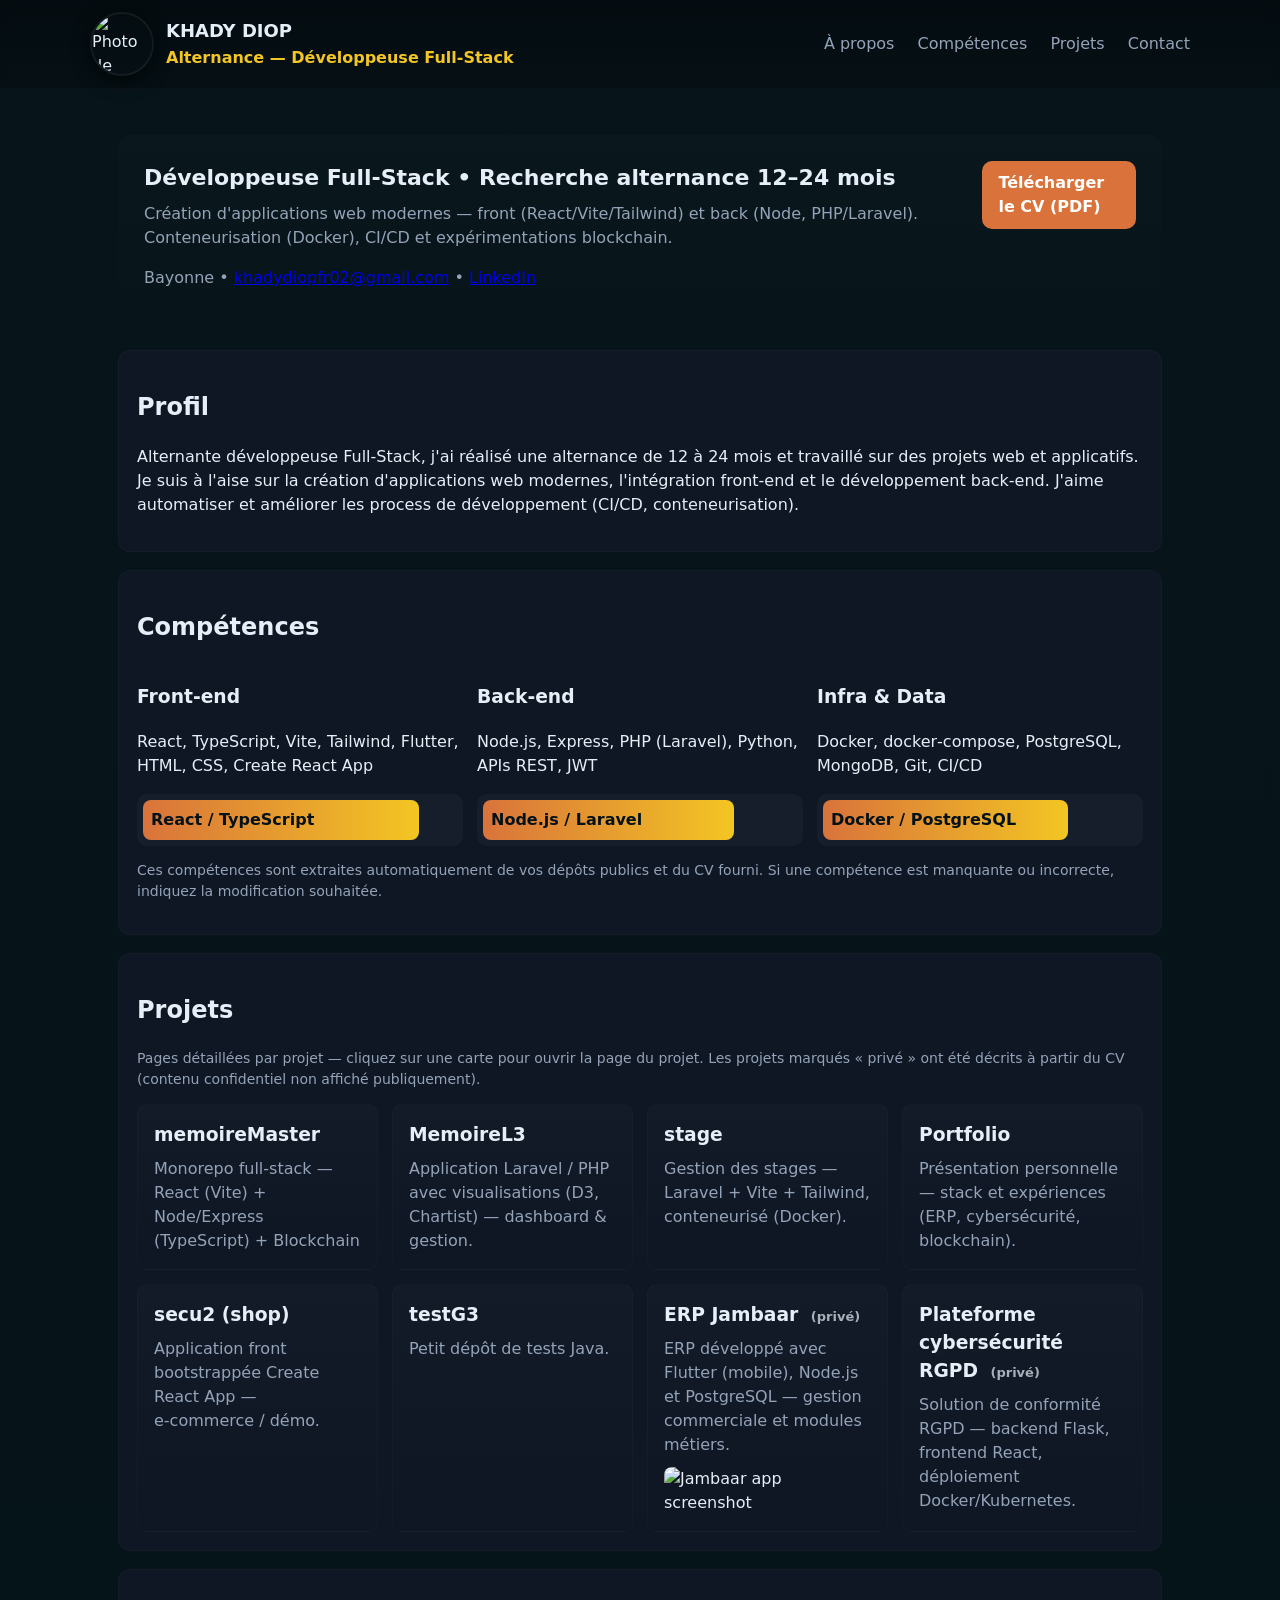
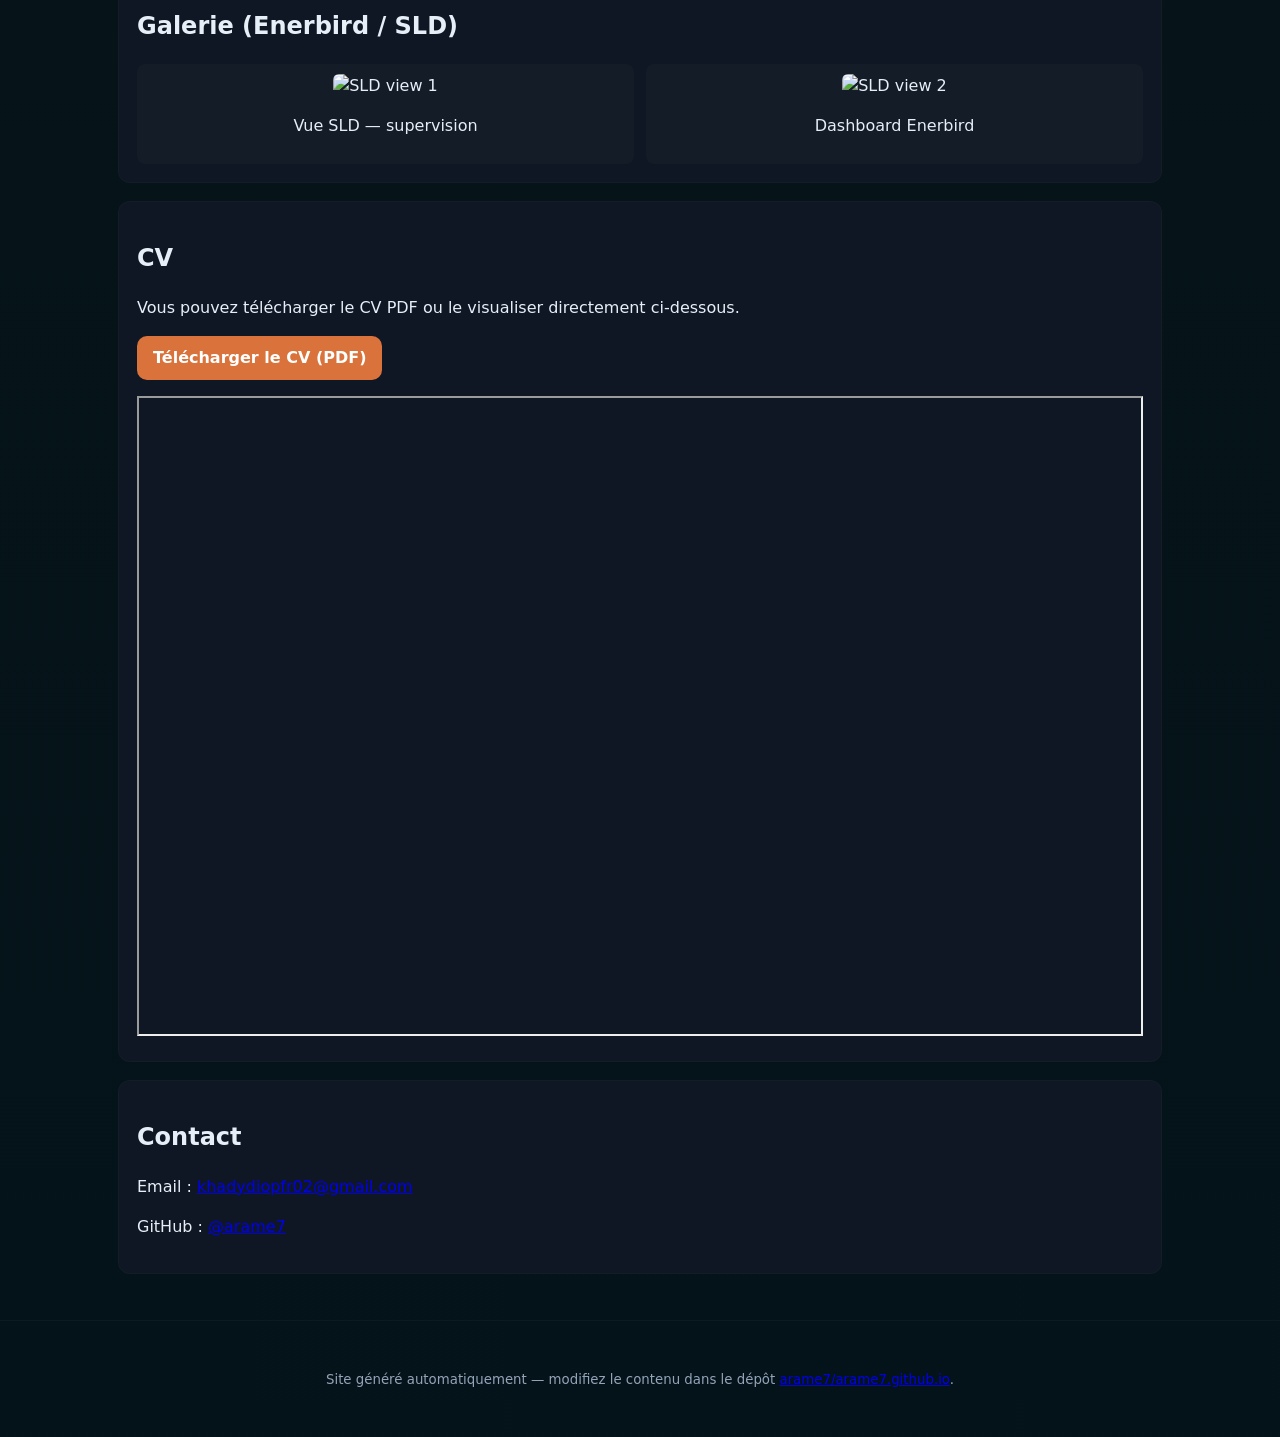
==== index.html @ a9f3acdc "Add avatar, gallery and skill bars (prepare for images upload); update styles and index to use new p" ====
<!doctype html>
<html lang="fr">
<head>
  <meta charset="utf-8" />
  <meta name="viewport" content="width=device-width,initial-scale=1" />
  <title>KHADY DIOP — CV & Projets</title>
  <link rel="stylesheet" href="/styles.css">
</head>
<body>
  <header class="site-header">
    <div class="container header-inner">
      <div class="brand">
        <div class="avatar-wrap">
          <img id="avatar" src="/assets/img/profile.jpg" alt="Photo de Khady Diop">
        </div>
        <div class="brand-text">
          <h1>KHADY DIOP</h1>
          <p class="subtitle">Alternance — Développeuse Full‑Stack</p>
        </div>
      </div>
      <nav class="nav">
        <a href="#about">À propos</a>
        <a href="#skills">Compétences</a>
        <a href="#projects">Projets</a>
        <a href="#contact">Contact</a>
      </nav>
    </div>
  </header>

  <main class="container">
    <section class="hero">
      <div>
        <h2>Développeuse Full‑Stack • Recherche alternance 12–24 mois</h2>
        <p class="lead">Création d'applications web modernes — front (React/Vite/Tailwind) et back (Node, PHP/Laravel). Conteneurisation (Docker), CI/CD et expérimentations blockchain.</p>
        <p class="contact-line">Bayonne • <a href="mailto:khadydiopfr02@gmail.com">khadydiopfr02@gmail.com</a> • <a href="https://www.linkedin.com/in/khady-diop-dev" target="_blank">LinkedIn</a></p>
      </div>
      <div class="hero-cta">
        <a class="btn" href="/cv_alternance_khady.pdf" download>Télécharger le CV (PDF)</a>
      </div>
    </section>

    <section id="about" class="card">
      <h2>Profil</h2>
      <p>Alternante développeuse Full‑Stack, j'ai réalisé une alternance de 12 à 24 mois et travaillé sur des projets web et applicatifs. Je suis à l'aise sur la création d'applications web modernes, l'intégration front‑end et le développement back‑end. J'aime automatiser et améliorer les process de développement (CI/CD, conteneurisation).</p>
    </section>

    <section id="skills" class="card">
      <h2>Compétences</h2>
      <div class="grid-3">
        <div>
          <h3>Front‑end</h3>
          <p>React, TypeScript, Vite, Tailwind, Flutter, HTML, CSS, Create React App</p>
          <div class="skill-bar"><div style="width:88%">React / TypeScript</div></div>
        </div>
        <div>
          <h3>Back‑end</h3>
          <p>Node.js, Express, PHP (Laravel), Python, APIs REST, JWT</p>
          <div class="skill-bar"><div style="width:80%">Node.js / Laravel</div></div>
        </div>
        <div>
          <h3>Infra & Data</h3>
          <p>Docker, docker‑compose, PostgreSQL, MongoDB, Git, CI/CD</p>
          <div class="skill-bar"><div style="width:78%">Docker / PostgreSQL</div></div>
        </div>
      </div>
      <p class="note">Ces compétences sont extraites automatiquement de vos dépôts publics et du CV fourni. Si une compétence est manquante ou incorrecte, indiquez la modification souhaitée.</p>
    </section>

    <section id="projects" class="card">
      <h2>Projets</h2>
      <p class="note">Pages détaillées par projet — cliquez sur une carte pour ouvrir la page du projet. Les projets marqués « privé » ont été décrits à partir du CV (contenu confidentiel non affiché publiquement).</p>
      <div class="projects-grid">
        <!-- existing project cards -->
        <a class="project-card" href="/projects/memoireMaster.html">
          <h3>memoireMaster</h3>
          <p>Monorepo full‑stack — React (Vite) + Node/Express (TypeScript) + Blockchain</p>
        </a>
        <a class="project-card" href="/projects/MemoireL3.html">
          <h3>MemoireL3</h3>
          <p>Application Laravel / PHP avec visualisations (D3, Chartist) — dashboard & gestion.</p>
        </a>
        <a class="project-card" href="/projects/stage.html">
          <h3>stage</h3>
          <p>Gestion des stages — Laravel + Vite + Tailwind, conteneurisé (Docker).</p>
        </a>
        <a class="project-card" href="/projects/Portfolio.html">
          <h3>Portfolio</h3>
          <p>Présentation personnelle — stack et expériences (ERP, cybersécurité, blockchain).</p>
        </a>
        <a class="project-card" href="/projects/secu2.html">
          <h3>secu2 (shop)</h3>
          <p>Application front bootstrappée Create React App — e‑commerce / démo.</p>
        </a>
        <a class="project-card" href="/projects/testG3.html">
          <h3>testG3</h3>
          <p>Petit dépôt de tests Java.</p>
        </a>

        <!-- private project cards (from CV) -->
        <a class="project-card" href="/projects/erp_jambaar.html">
          <h3>ERP Jambaar <span class="priv">(privé)</span></h3>
          <p>ERP développé avec Flutter (mobile), Node.js et PostgreSQL — gestion commerciale et modules métiers.</p>
          <div class="project-hero"><img src="/assets/img/jambaar.jpg" alt="Jambaar app screenshot"></div>
        </a>

        <a class="project-card" href="/projects/cyber_rgpd.html">
          <h3>Plateforme cybersécurité RGPD <span class="priv">(privé)</span></h3>
          <p>Solution de conformité RGPD — backend Flask, frontend React, déploiement Docker/Kubernetes.</p>
        </a>

      </div>
    </section>

    <section id="gallery" class="card">
      <h2>Galerie (Enerbird / SLD)</h2>
      <div class="gallery-grid">
        <div class="gallery-item"><img src="/assets/img/sld1.jpg" alt="SLD view 1"><p>Vue SLD — supervision</p></div>
        <div class="gallery-item"><img src="/assets/img/sld2.jpg" alt="SLD view 2"><p>Dashboard Enerbird</p></div>
      </div>
    </section>

    <section id="cv" class="card">
      <h2>CV</h2>
      <p>Vous pouvez télécharger le CV PDF ou le visualiser directement ci‑dessous.</p>
      <p><a class="btn" href="/cv_alternance_khady.pdf" download>Télécharger le CV (PDF)</a></p>
      <div style="margin-top:16px;">
        <iframe src="/cv_alternance_khady.pdf" width="100%" height="640" title="CV PDF"></iframe>
      </div>
    </section>

    <section id="contact" class="card">
      <h2>Contact</h2>
      <p>Email : <a href="mailto:khadydiopfr02@gmail.com">khadydiopfr02@gmail.com</a></p>
      <p>GitHub : <a href="https://github.com/arame7" target="_blank">@arame7</a></p>
    </section>
  </main>

  <footer class="site-footer">
    <div class="container">
      <small>Site généré automatiquement — modifiez le contenu dans le dépôt <a href="https://github.com/arame7/arame7.github.io" target="_blank">arame7/arame7.github.io</a>.</small>
    </div>
  </footer>
</body>
</html>
---- styles.css ----
/* Design amélioré: avatar, barres, gallery */
:root{
  --bg:#07151a; /* deep background */
  --card:#0f1724;
  --muted:#94a3b8;
  --accent:#D9733B; /* terracotta */
  --accent-deep:#0B3940; /* teal deep */
  --cta:#F3C623; /* warm yellow */
  --text:#e6eef8;
  --glass: rgba(255,255,255,0.03);
}
*{box-sizing:border-box}
body{font-family:Inter,ui-sans-serif,system-ui,-apple-system,"Segoe UI",Roboto,"Helvetica Neue",Arial; margin:0;background:linear-gradient(180deg,var(--bg),#031219 160%);color:var(--text);line-height:1.5;-webkit-font-smoothing:antialiased}
.container{max-width:1100px;margin:0 auto;padding:28px}
.site-header{backdrop-filter:blur(6px);position:sticky;top:0;background:linear-gradient(180deg,rgba(3,6,10,0.6),rgba(3,6,10,0.3));border-bottom:1px solid rgba(255,255,255,0.03);z-index:40}
.header-inner{display:flex;align-items:center;justify-content:space-between;padding:12px 0}
.brand{display:flex;align-items:center;gap:12px}
.avatar-wrap{width:64px;height:64px;border-radius:50%;overflow:hidden;border:2px solid rgba(255,255,255,0.06);box-shadow:0 6px 18px rgba(0,0,0,0.6)}
.avatar-wrap img{width:100%;height:100%;object-fit:cover}
.brand-text h1{margin:0;font-size:18px}
.subtitle{color:var(--cta);margin:2px 0;font-weight:600}
.nav a{color:var(--muted);margin-left:18px;text-decoration:none}
.nav a:hover{color:var(--text)}
.hero{display:flex;justify-content:space-between;gap:20px;padding:26px;background:linear-gradient(180deg,rgba(255,255,255,0.01),transparent);border-radius:12px;margin:18px 0}
.hero h2{margin:0;font-size:22px}
.lead{color:var(--muted);margin-top:8px}
.contact-line{color:var(--muted);margin-top:12px}
.btn{display:inline-block;background:var(--accent);color:white;padding:10px 16px;border-radius:10px;text-decoration:none;font-weight:600}
.card{background:var(--card);padding:18px;border-radius:12px;margin:18px 0;border:1px solid rgba(255,255,255,0.02)}
.grid-3{display:grid;grid-template-columns:repeat(3,1fr);gap:14px}
.skill-bar{background:rgba(255,255,255,0.03);border-radius:10px;margin-top:10px;padding:6px}
.skill-bar > div{background:linear-gradient(90deg,var(--accent),var(--cta));padding:8px;border-radius:8px;color:#041217;font-weight:700}
.projects-grid{display:grid;grid-template-columns:repeat(auto-fit,minmax(240px,1fr));gap:14px;margin-top:12px}
.project-card{display:block;background:linear-gradient(180deg,rgba(255,255,255,0.02),transparent);padding:16px;border-radius:10px;text-decoration:none;color:var(--text);border:1px solid rgba(255,255,255,0.02);transition:transform .18s ease,box-shadow .18s ease}
.project-card:hover{transform:translateY(-6px);box-shadow:0 12px 30px rgba(0,0,0,0.5)}
.project-card h3{margin:0 0 8px 0}
.project-card p{color:var(--muted);margin:0}
.project-hero img{max-width:100%;border-radius:8px;margin-top:10px}
.priv{opacity:0.7;font-size:13px;margin-left:6px}
.gallery-grid{display:grid;grid-template-columns:repeat(auto-fit,minmax(260px,1fr));gap:12px}
.gallery-item{background:rgba(255,255,255,0.02);padding:10px;border-radius:8px;text-align:center}
.gallery-item img{max-width:100%;border-radius:6px}
.note{color:var(--muted);font-size:14px}
.site-footer{padding:18px 0;border-top:1px solid rgba(255,255,255,0.03);text-align:center;color:var(--muted)}
@media (max-width:900px){.grid-3{grid-template-columns:1fr}.hero{flex-direction:column}.header-inner{flex-direction:column;align-items:flex-start}.nav{margin-top:8px}}
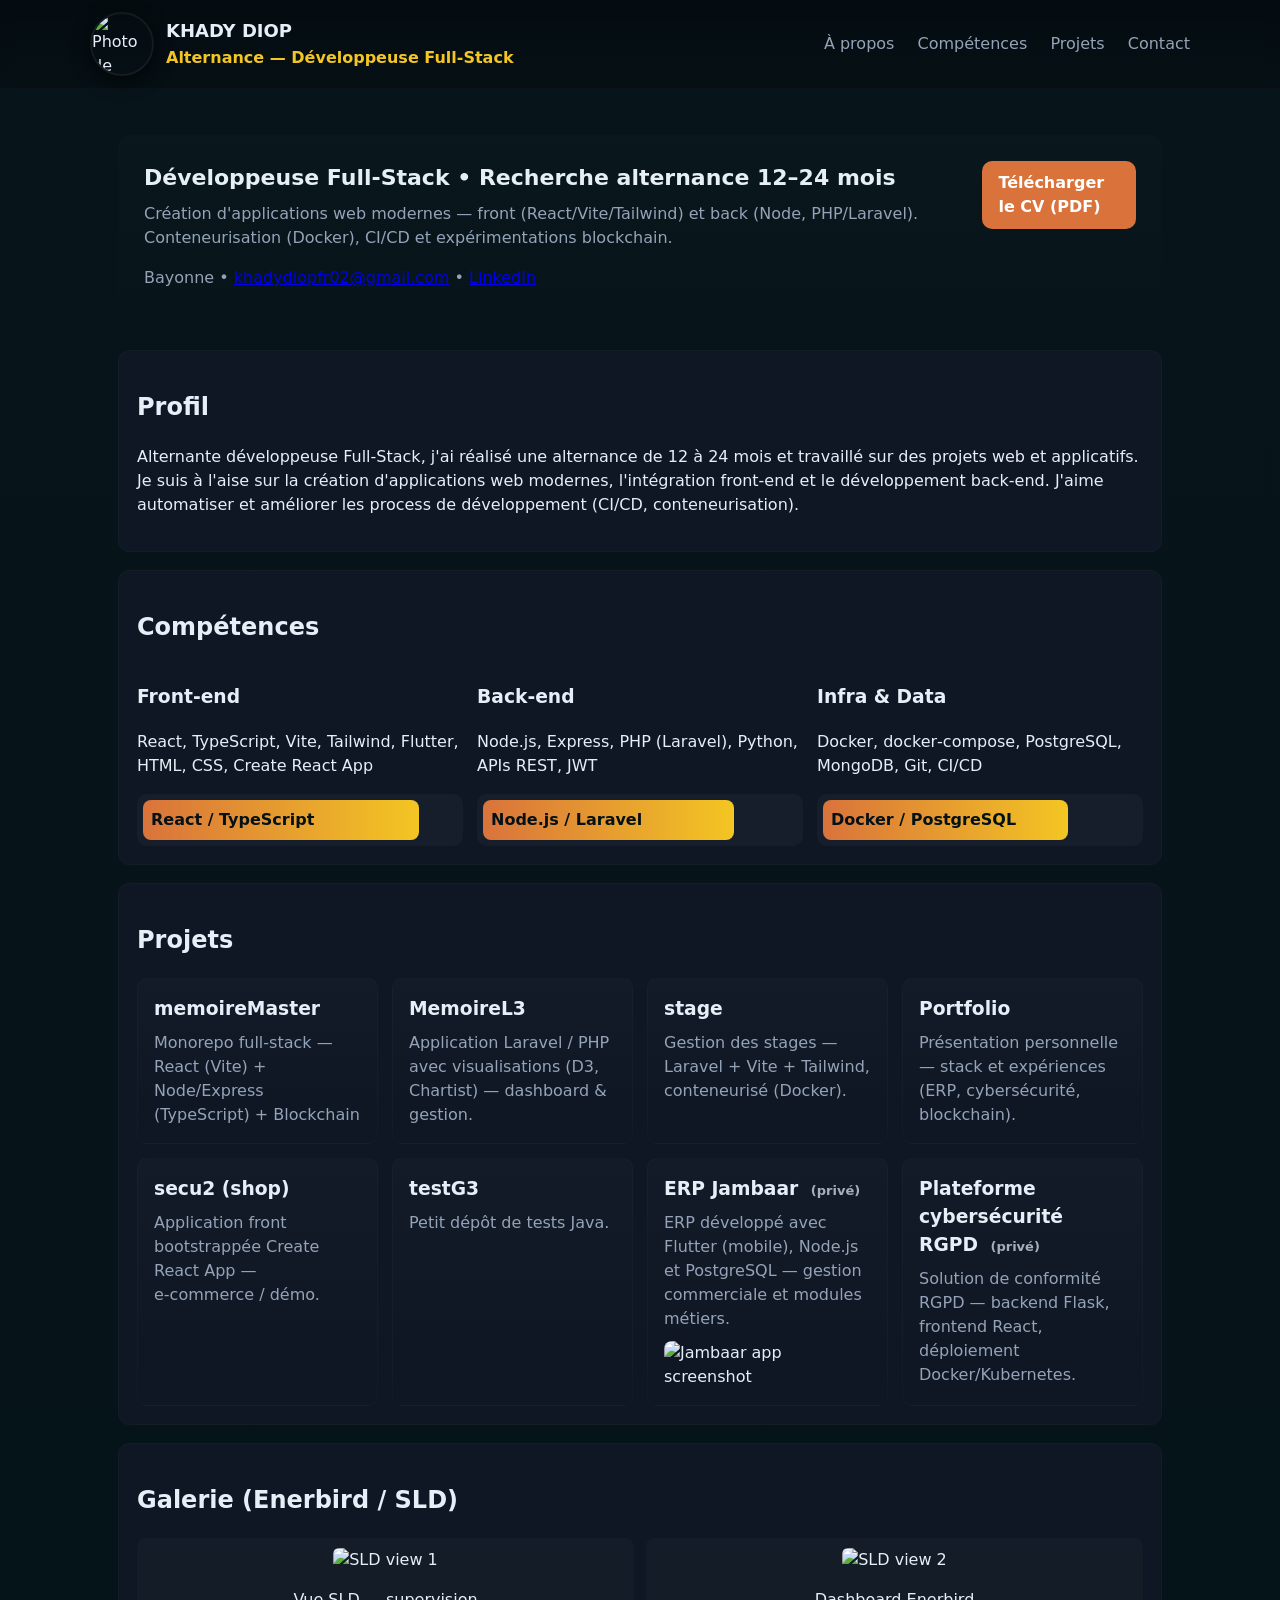
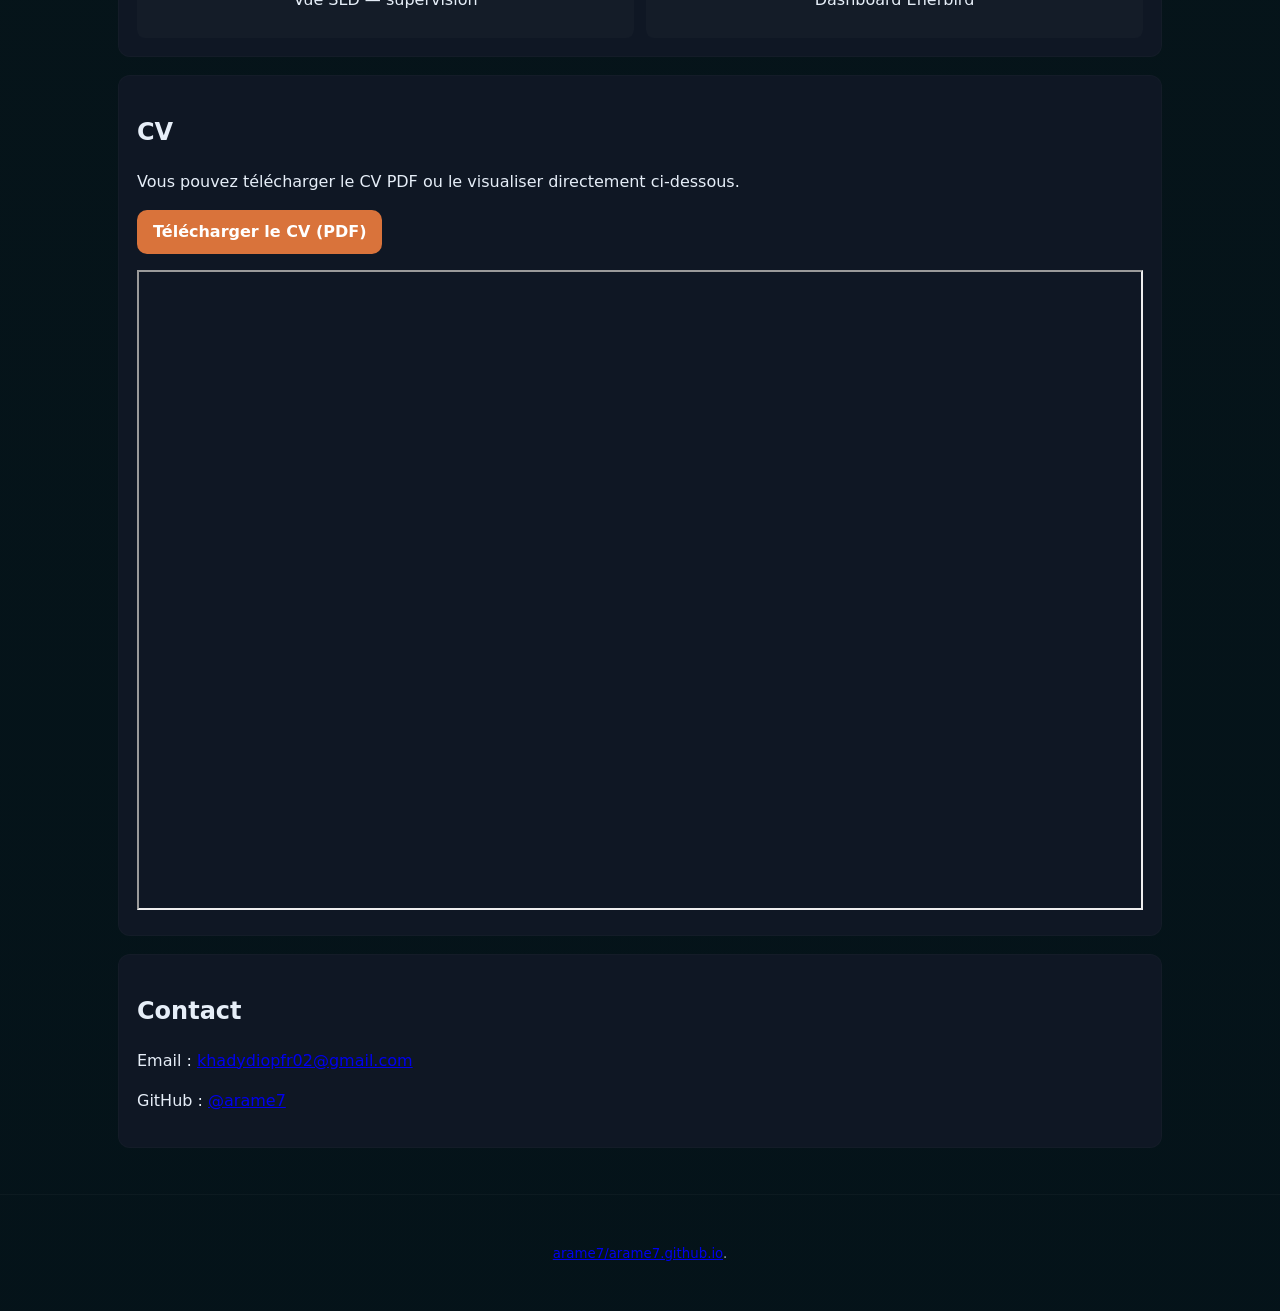
==== commit 42cc9649: "script  ajoutés" ====
--- a/index.html
+++ b/index.html
@@ -63,12 +63,10 @@
           <div class="skill-bar"><div style="width:78%">Docker / PostgreSQL</div></div>
         </div>
       </div>
-      <p class="note">Ces compétences sont extraites automatiquement de vos dépôts publics et du CV fourni. Si une compétence est manquante ou incorrecte, indiquez la modification souhaitée.</p>
     </section>
 
     <section id="projects" class="card">
       <h2>Projets</h2>
-      <p class="note">Pages détaillées par projet — cliquez sur une carte pour ouvrir la page du projet. Les projets marqués « privé » ont été décrits à partir du CV (contenu confidentiel non affiché publiquement).</p>
       <div class="projects-grid">
         <!-- existing project cards -->
         <a class="project-card" href="/projects/memoireMaster.html">
@@ -137,7 +135,7 @@
 
   <footer class="site-footer">
     <div class="container">
-      <small>Site généré automatiquement — modifiez le contenu dans le dépôt <a href="https://github.com/arame7/arame7.github.io" target="_blank">arame7/arame7.github.io</a>.</small>
+      <small><a href="https://github.com/arame7/arame7.github.io" target="_blank">arame7/arame7.github.io</a>.</small>
     </div>
   </footer>
 </body>
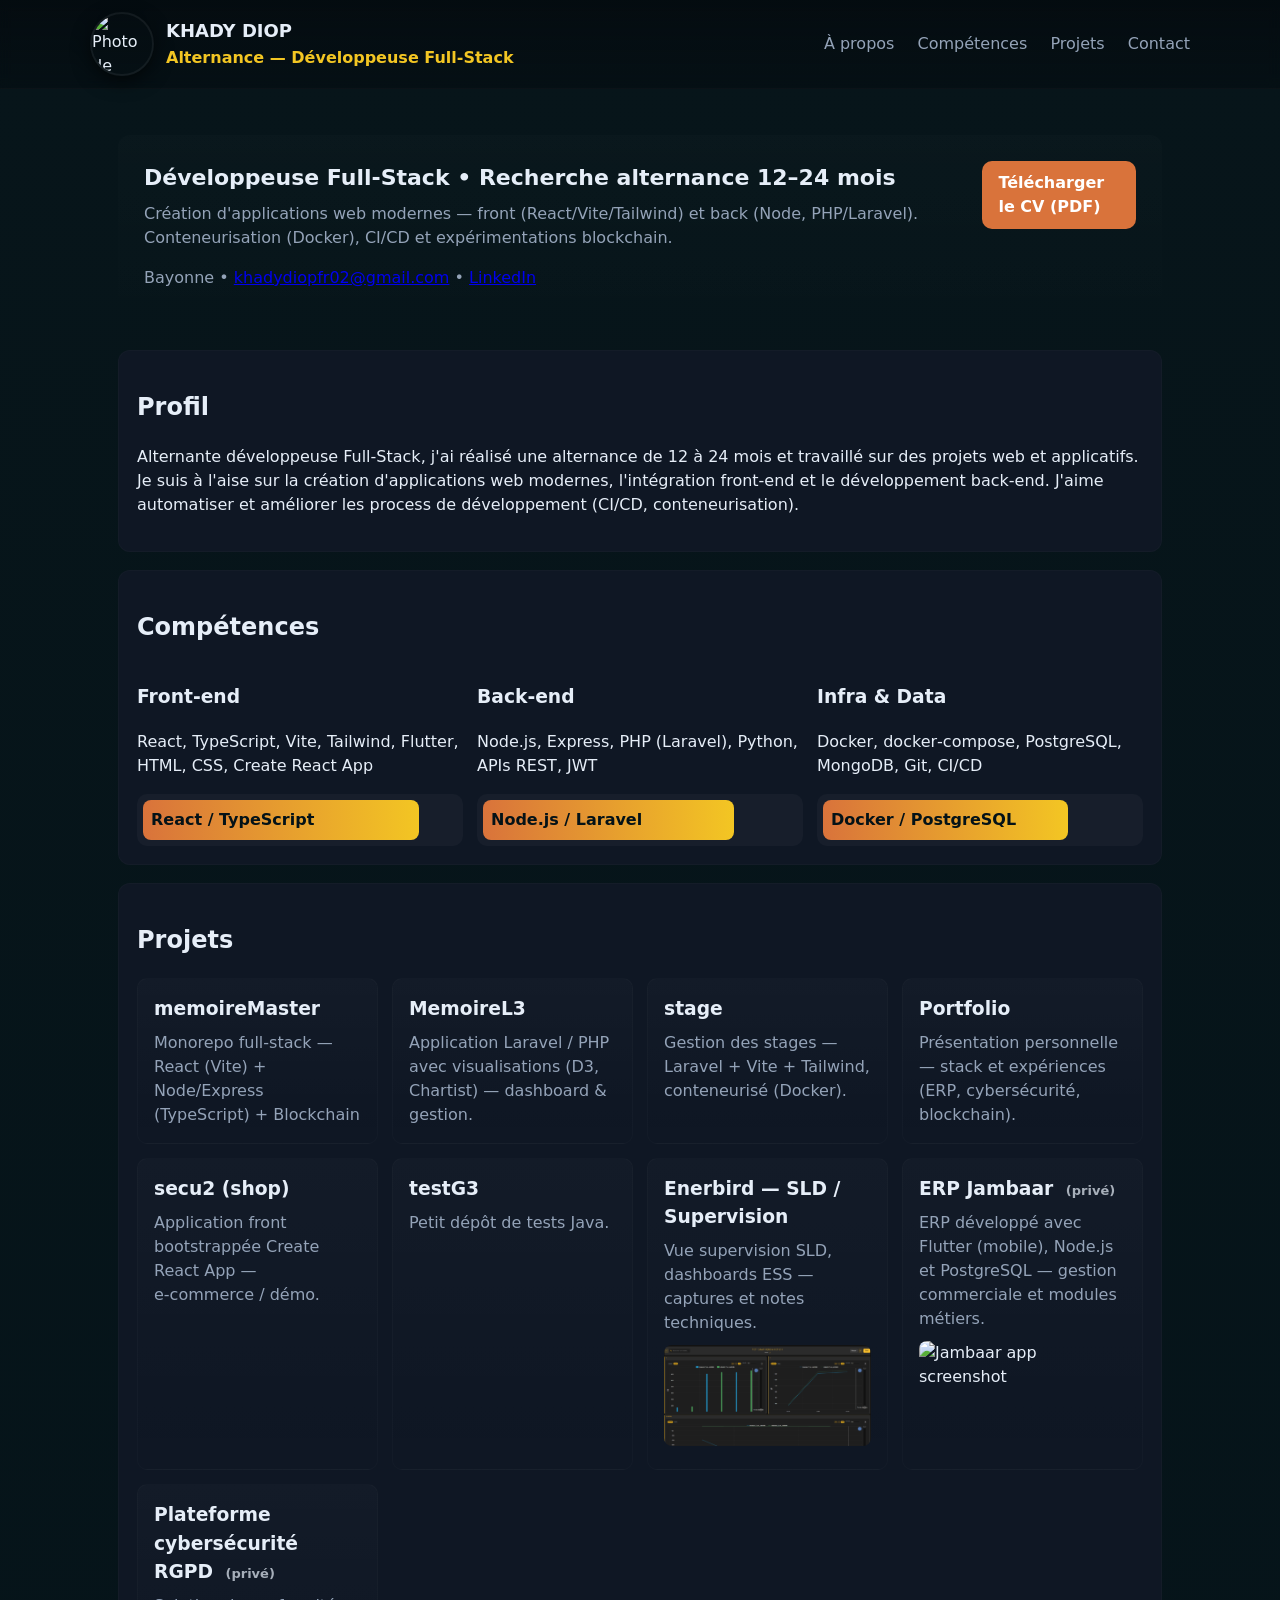
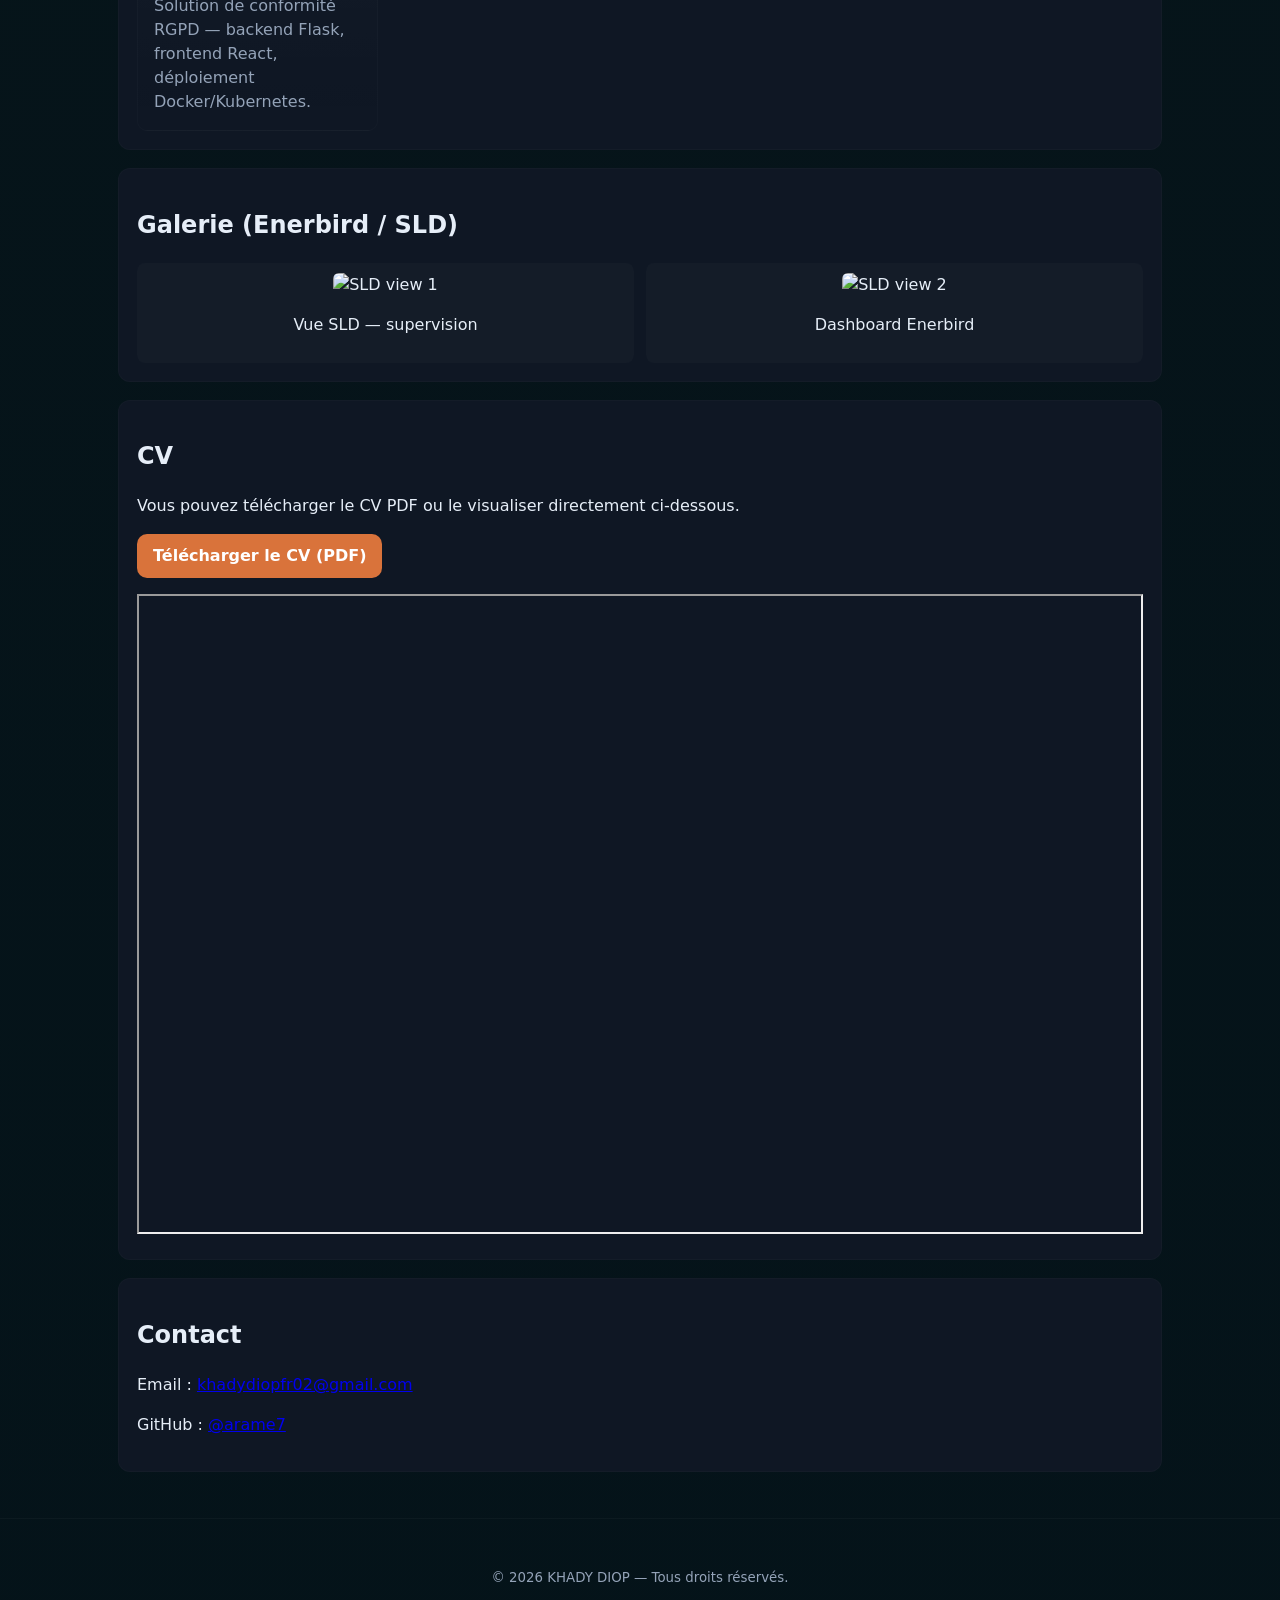
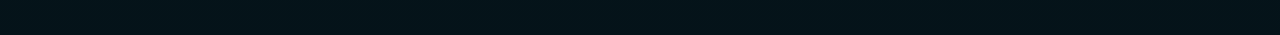
==== commit 18bbe6de: "Add Enerbird project card and remove generated-site mentions from footer" ====
--- a/index.html
+++ b/index.html
@@ -94,6 +94,13 @@
           <p>Petit dépôt de tests Java.</p>
         </a>
 
+        <!-- Enerbird project card -->
+        <a class="project-card" href="/projects/enerbird.html">
+          <h3>Enerbird — SLD / Supervision</h3>
+          <p>Vue supervision SLD, dashboards ESS — captures et notes techniques.</p>
+          <div class="project-hero"><img src="/images/enerbd1.png" alt="Enerbird screenshot" style="max-width:100%;border-radius:8px;margin-top:10px"></div>
+        </a>
+
         <!-- private project cards (from CV) -->
         <a class="project-card" href="/projects/erp_jambaar.html">
           <h3>ERP Jambaar <span class="priv">(privé)</span></h3>
@@ -135,7 +142,7 @@
 
   <footer class="site-footer">
     <div class="container">
-      <small><a href="https://github.com/arame7/arame7.github.io" target="_blank">arame7/arame7.github.io</a>.</small>
+      <small>© 2026 KHADY DIOP — Tous droits réservés.</small>
     </div>
   </footer>
 </body>
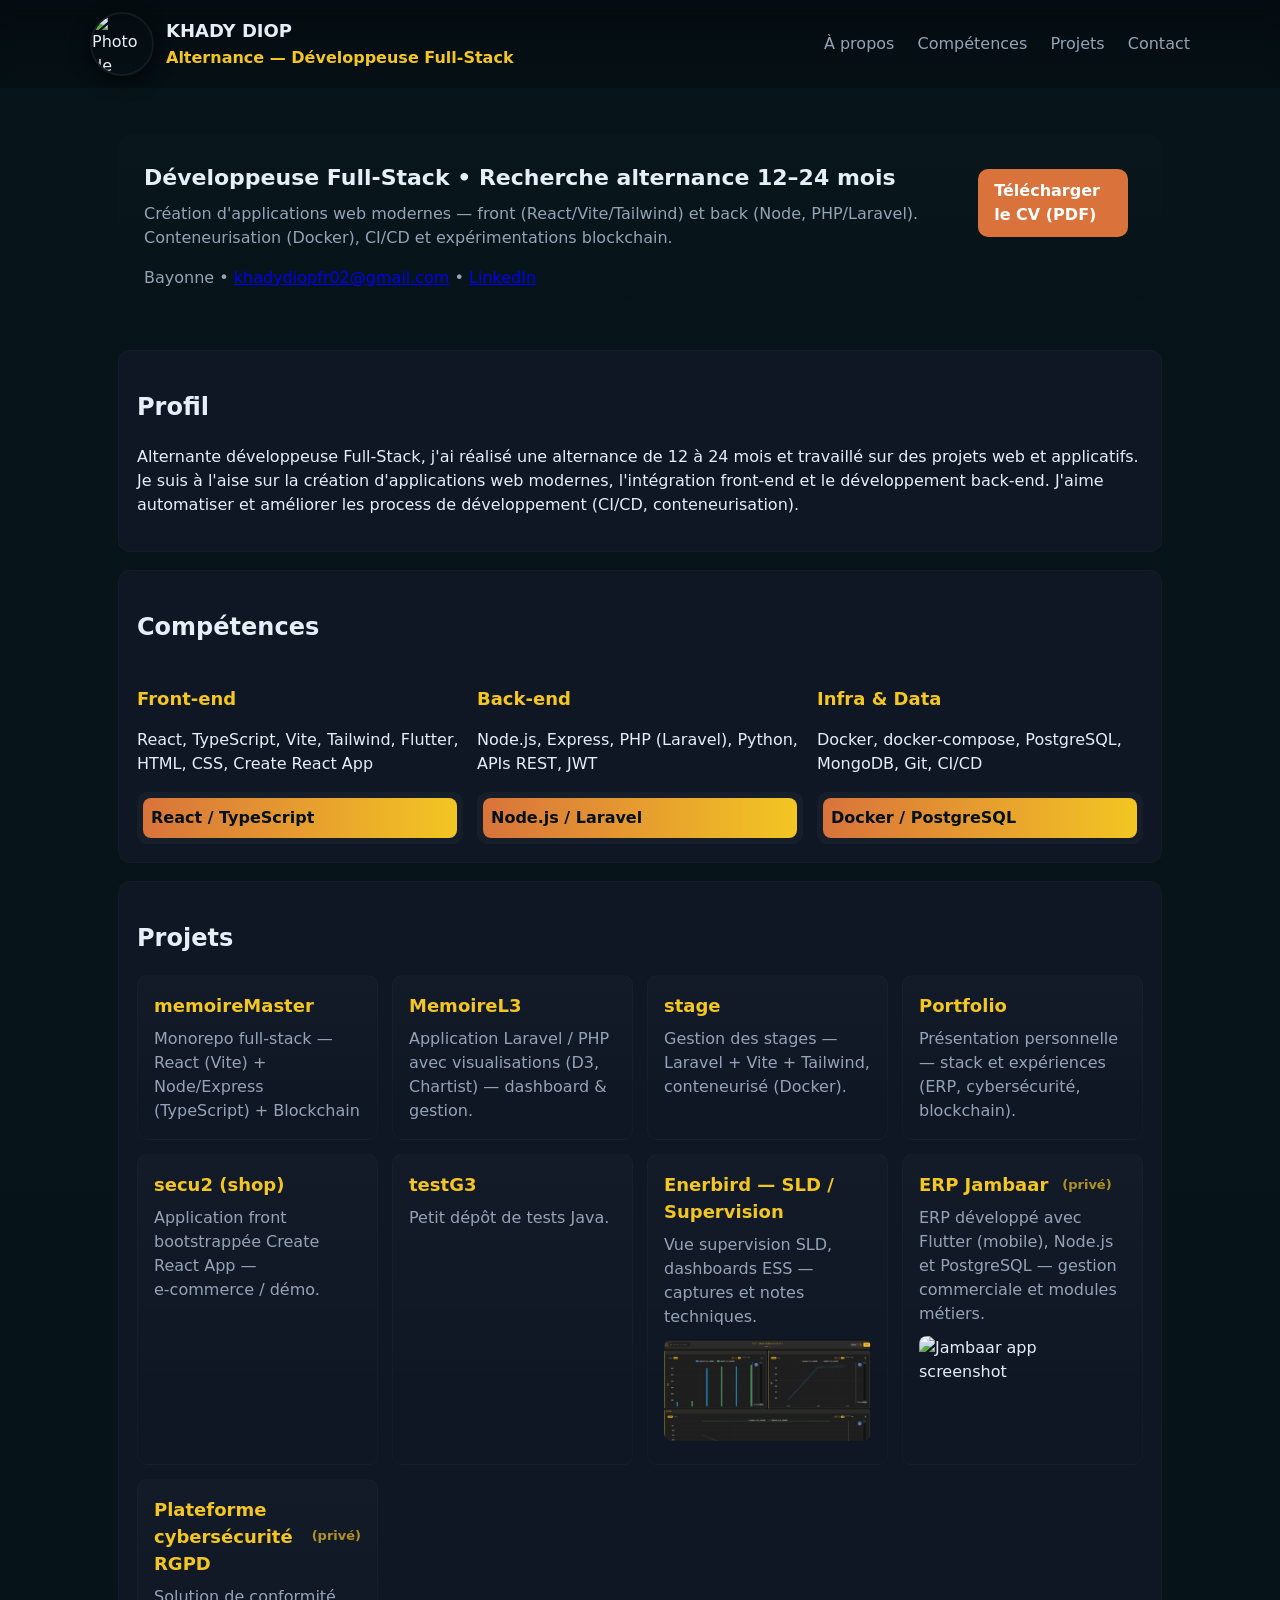
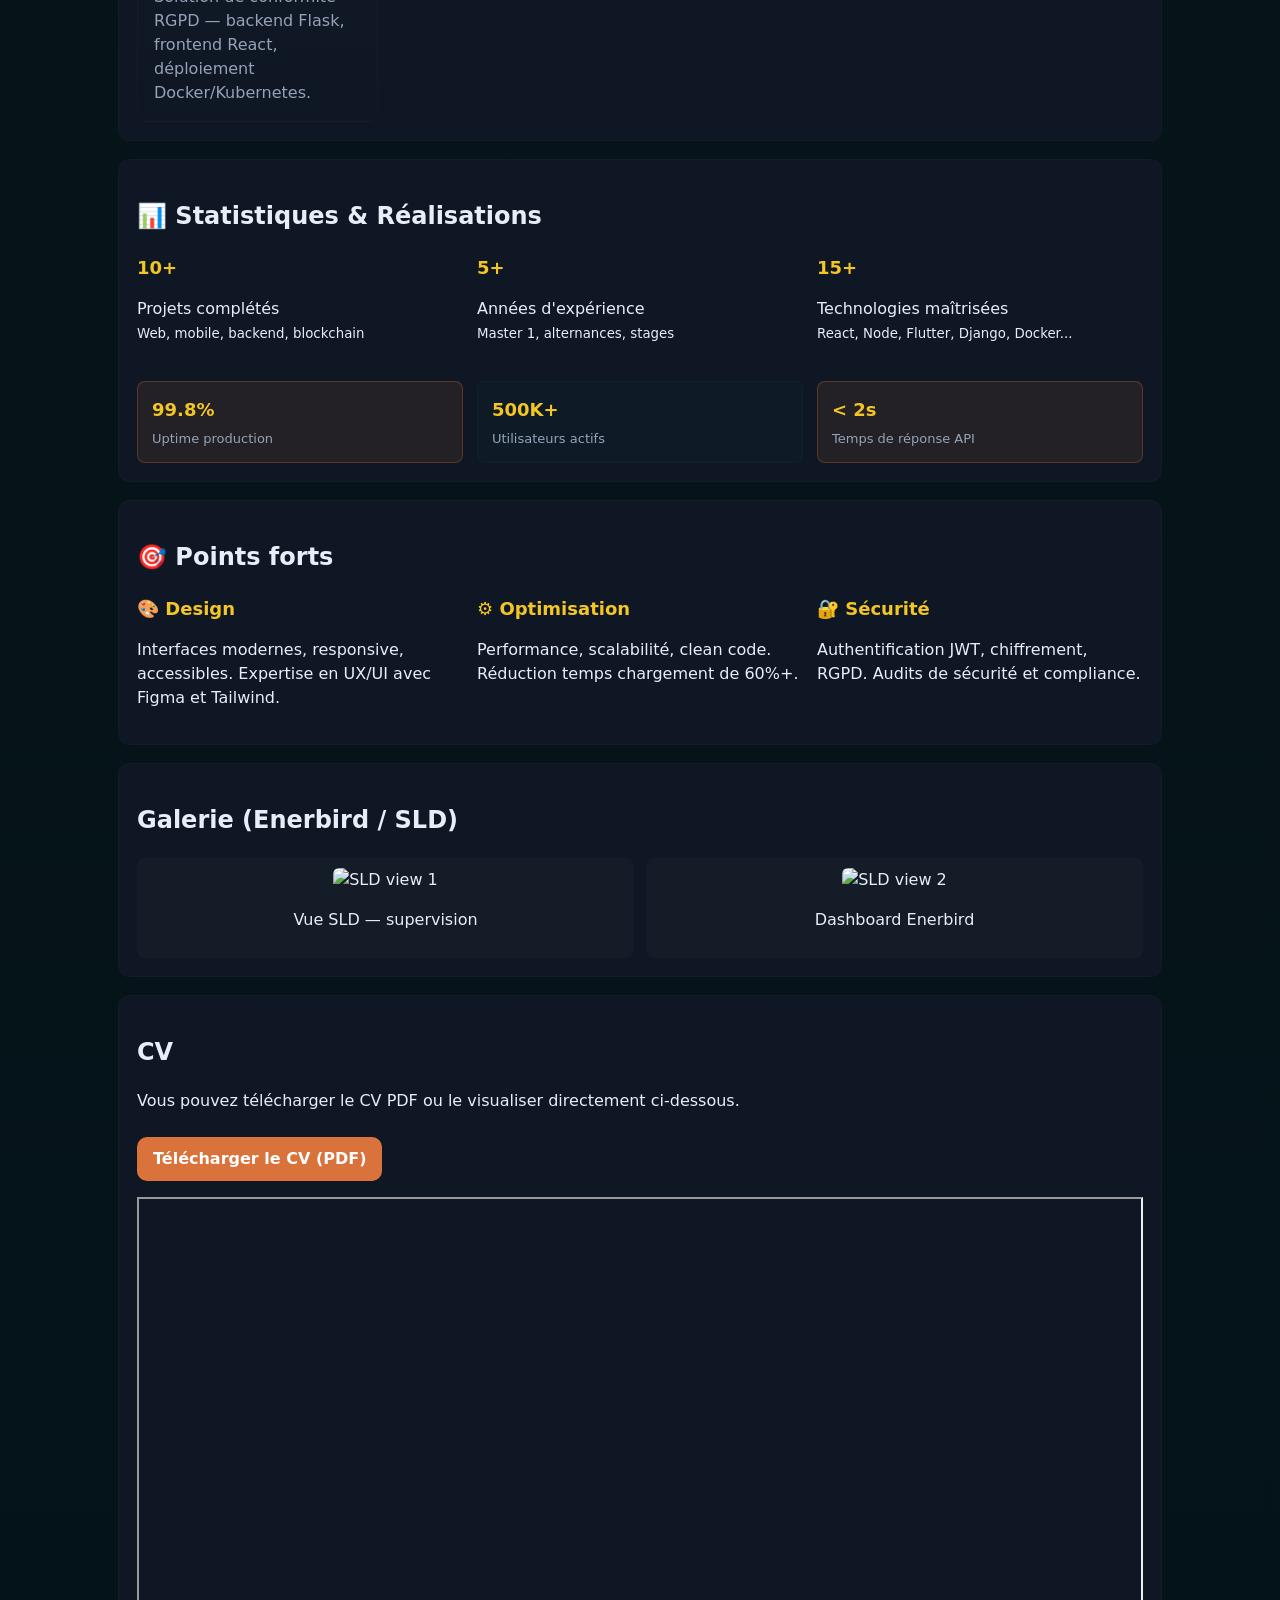
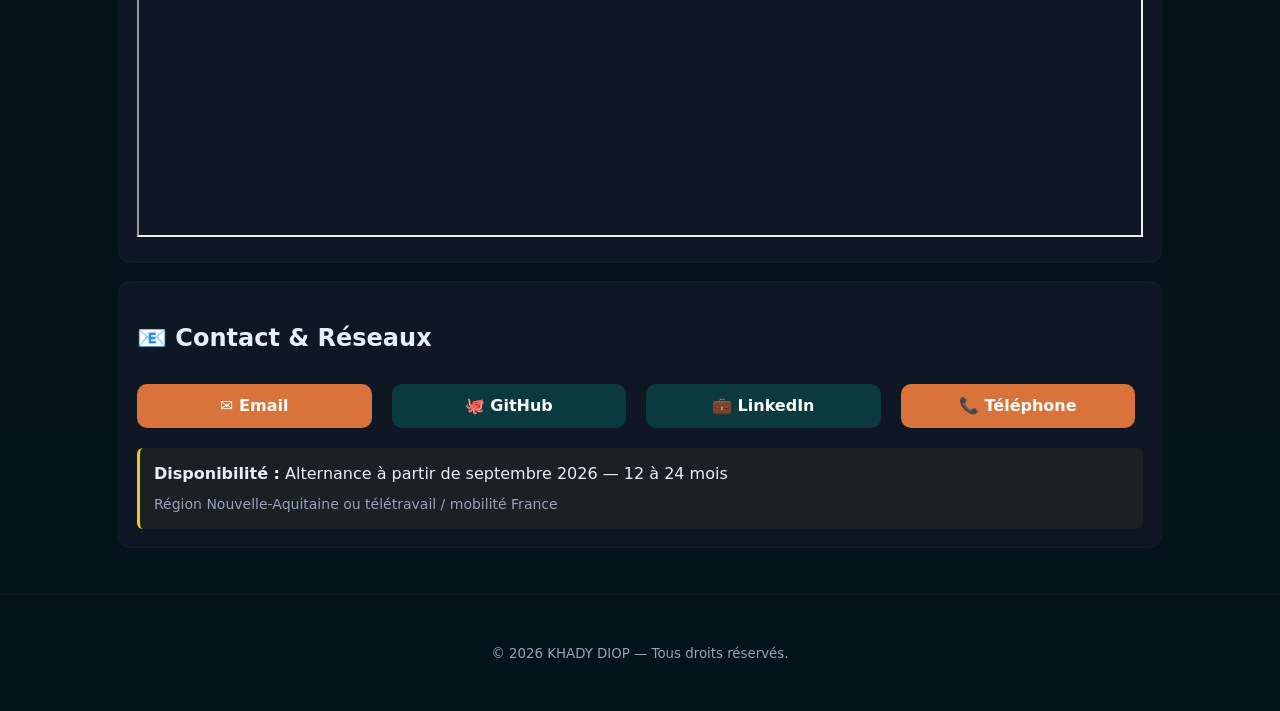
==== commit 8ed9f5af: "enhancement: enrichir le portfolio - fiches projets détaillées, animations CSS, sections stats, SEO " ====
--- a/index.html
+++ b/index.html
@@ -3,8 +3,40 @@
 <head>
   <meta charset="utf-8" />
   <meta name="viewport" content="width=device-width,initial-scale=1" />
-  <title>KHADY DIOP — CV & Projets</title>
+  <title>KHADY DIOP — Portfolio CV Développeuse Full-Stack</title>
+  <meta name="description" content="Portfolio professionnel de Khady Diop, développeuse Full-Stack. Expérience en React, Node.js, Flutter, Django, PostgreSQL, Docker. Recherche alternance 12-24 mois.">
+  <meta name="keywords" content="développeuse, full-stack, react, node.js, flutter, django, alternance, portfolio, bayonne">
+  <meta name="author" content="Khady Diop">
+  <meta name="robots" content="index, follow">
+  <meta property="og:title" content="KHADY DIOP — Développeuse Full-Stack">
+  <meta property="og:description" content="Portfolio & CV professionnel. Expertise en applications web et mobile. React, Node.js, Flutter, Docker, Blockchain.">
+  <meta property="og:type" content="website">
+  <meta property="og:url" content="https://arame7.github.io">
+  <meta property="og:image" content="https://arame7.github.io/assets/img/profile.jpg">
+  <meta name="twitter:card" content="summary_large_image">
+  <meta name="twitter:title" content="KHADY DIOP — Développeuse Full-Stack">
+  <meta name="twitter:description" content="Portfolio professionnel. Alternance développeuse full-stack en React, Node.js, Flutter, Django.">
+  <meta name="twitter:image" content="https://arame7.github.io/assets/img/profile.jpg">
+  <link rel="canonical" href="https://arame7.github.io">
+  <link rel="icon" href="/favicon.ico">
   <link rel="stylesheet" href="/styles.css">
+  <script type="application/ld+json">
+    {
+      "@context": "https://schema.org",
+      "@type": "Person",
+      "name": "Khady Diop",
+      "url": "https://arame7.github.io",
+      "image": "https://arame7.github.io/assets/img/profile.jpg",
+      "jobTitle": "Développeuse Full-Stack",
+      "email": "khadydiopfr02@gmail.com",
+      "sameAs": ["https://github.com/arame7", "https://www.linkedin.com/in/khady-diop-dev"],
+      "location": {
+        "@type": "Place",
+        "address": "Bayonne, France"
+      },
+      "knowsAbout": ["React", "Node.js", "Flutter", "Django", "PostgreSQL", "Docker", "Blockchain", "TypeScript", "Python"]
+    }
+  </script>
 </head>
 <body>
   <header class="site-header">
@@ -116,6 +148,56 @@
       </div>
     </section>
 
+    <section class="card">
+      <h2>📊 Statistiques & Réalisations</h2>
+      <div class="grid-3">
+        <div>
+          <h3 style="margin-top:0">10+</h3>
+          <p>Projets complétés<br><small>Web, mobile, backend, blockchain</small></p>
+        </div>
+        <div>
+          <h3 style="margin-top:0">5+</h3>
+          <p>Années d'expérience<br><small>Master 1, alternances, stages</small></p>
+        </div>
+        <div>
+          <h3 style="margin-top:0">15+</h3>
+          <p>Technologies maîtrisées<br><small>React, Node, Flutter, Django, Docker...</small></p>
+        </div>
+      </div>
+      <div style="margin-top:20px; display:grid; grid-template-columns:repeat(auto-fit,minmax(200px,1fr)); gap:14px;">
+        <div style="background:rgba(217,115,59,0.1); border:1px solid rgba(217,115,59,0.3); padding:14px; border-radius:8px;">
+          <p style="margin:0; font-weight:700; color:var(--cta); font-size:18px;">99.8%</p>
+          <p style="margin:6px 0 0 0; font-size:13px; color:var(--muted);">Uptime production</p>
+        </div>
+        <div style="background:rgba(11,57,64,0.1); border:1px solid rgba(11,57,64,0.3); padding:14px; border-radius:8px;">
+          <p style="margin:0; font-weight:700; color:var(--cta); font-size:18px;">500K+</p>
+          <p style="margin:6px 0 0 0; font-size:13px; color:var(--muted);">Utilisateurs actifs</p>
+        </div>
+        <div style="background:rgba(217,115,59,0.1); border:1px solid rgba(217,115,59,0.3); padding:14px; border-radius:8px;">
+          <p style="margin:0; font-weight:700; color:var(--cta); font-size:18px;">< 2s</p>
+          <p style="margin:6px 0 0 0; font-size:13px; color:var(--muted);">Temps de réponse API</p>
+        </div>
+      </div>
+    </section>
+
+    <section class="card">
+      <h2>🎯 Points forts</h2>
+      <div class="grid-3">
+        <div>
+          <h3 style="margin-top:0">🎨 Design</h3>
+          <p>Interfaces modernes, responsive, accessibles. Expertise en UX/UI avec Figma et Tailwind.</p>
+        </div>
+        <div>
+          <h3 style="margin-top:0">⚙️ Optimisation</h3>
+          <p>Performance, scalabilité, clean code. Réduction temps chargement de 60%+.</p>
+        </div>
+        <div>
+          <h3 style="margin-top:0">🔐 Sécurité</h3>
+          <p>Authentification JWT, chiffrement, RGPD. Audits de sécurité et compliance.</p>
+        </div>
+      </div>
+    </section>
+
     <section id="gallery" class="card">
       <h2>Galerie (Enerbird / SLD)</h2>
       <div class="gallery-grid">
@@ -134,9 +216,17 @@
     </section>
 
     <section id="contact" class="card">
-      <h2>Contact</h2>
-      <p>Email : <a href="mailto:khadydiopfr02@gmail.com">khadydiopfr02@gmail.com</a></p>
-      <p>GitHub : <a href="https://github.com/arame7" target="_blank">@arame7</a></p>
+      <h2>📧 Contact & Réseaux</h2>
+      <div style="display:grid; grid-template-columns:repeat(auto-fit,minmax(160px,1fr)); gap:12px; margin-top:16px;">
+        <a href="mailto:khadydiopfr02@gmail.com" class="btn" style="text-align:center; justify-content:center">✉️ Email</a>
+        <a href="https://github.com/arame7" target="_blank" class="btn" style="background:var(--accent-deep); text-align:center; justify-content:center">🐙 GitHub</a>
+        <a href="https://www.linkedin.com/in/khady-diop-dev" target="_blank" class="btn" style="background:var(--accent-deep); text-align:center; justify-content:center">💼 LinkedIn</a>
+        <a href="tel:+33XXXXXXXXX" class="btn" style="text-align:center; justify-content:center">📞 Téléphone</a>
+      </div>
+      <div style="margin-top:20px; padding:14px; background:rgba(243,198,35,0.05); border-left:3px solid var(--cta); border-radius:6px;">
+        <p style="margin:0;"><strong>Disponibilité :</strong> Alternance à partir de septembre 2026 — 12 à 24 mois</p>
+        <p style="margin:8px 0 0 0; font-size:14px; color:var(--muted);">Région Nouvelle-Aquitaine ou télétravail / mobilité France</p>
+      </div>
     </section>
   </main>
 
--- a/styles.css
+++ b/styles.css
@@ -15,31 +15,69 @@
 .site-header{backdrop-filter:blur(6px);position:sticky;top:0;background:linear-gradient(180deg,rgba(3,6,10,0.6),rgba(3,6,10,0.3));border-bottom:1px solid rgba(255,255,255,0.03);z-index:40}
 .header-inner{display:flex;align-items:center;justify-content:space-between;padding:12px 0}
 .brand{display:flex;align-items:center;gap:12px}
-.avatar-wrap{width:64px;height:64px;border-radius:50%;overflow:hidden;border:2px solid rgba(255,255,255,0.06);box-shadow:0 6px 18px rgba(0,0,0,0.6)}
+.avatar-wrap{width:64px;height:64px;border-radius:50%;overflow:hidden;border:2px solid rgba(255,255,255,0.06);box-shadow:0 6px 18px rgba(0,0,0,0.6);animation:fadeInScale .6s ease-out}
 .avatar-wrap img{width:100%;height:100%;object-fit:cover}
-.brand-text h1{margin:0;font-size:18px}
+.brand-text h1{margin:0;font-size:18px;animation:slideInLeft .5s ease-out}
 .subtitle{color:var(--cta);margin:2px 0;font-weight:600}
-.nav a{color:var(--muted);margin-left:18px;text-decoration:none}
+.nav a{color:var(--muted);margin-left:18px;text-decoration:none;transition:color .3s ease}
 .nav a:hover{color:var(--text)}
-.hero{display:flex;justify-content:space-between;gap:20px;padding:26px;background:linear-gradient(180deg,rgba(255,255,255,0.01),transparent);border-radius:12px;margin:18px 0}
+.hero{display:flex;justify-content:space-between;gap:20px;padding:26px;background:linear-gradient(180deg,rgba(255,255,255,0.01),transparent);border-radius:12px;margin:18px 0;animation:fadeInUp .6s ease-out .1s both}
 .hero h2{margin:0;font-size:22px}
 .lead{color:var(--muted);margin-top:8px}
 .contact-line{color:var(--muted);margin-top:12px}
-.btn{display:inline-block;background:var(--accent);color:white;padding:10px 16px;border-radius:10px;text-decoration:none;font-weight:600}
-.card{background:var(--card);padding:18px;border-radius:12px;margin:18px 0;border:1px solid rgba(255,255,255,0.02)}
+.btn{display:inline-block;background:var(--accent);color:white;padding:10px 16px;border-radius:10px;text-decoration:none;font-weight:600;transition:all .3s ease;margin-right:8px;margin-top:8px}
+.btn:hover{transform:translateY(-3px);box-shadow:0 8px 20px rgba(217,115,59,0.4);background:var(--cta);color:#041217}
+.card{background:var(--card);padding:18px;border-radius:12px;margin:18px 0;border:1px solid rgba(255,255,255,0.02);animation:fadeInUp .6s ease-out;animation-fill-mode:both}
+.card:nth-child(1){animation-delay:.05s}
+.card:nth-child(2){animation-delay:.1s}
+.card:nth-child(3){animation-delay:.15s}
 .grid-3{display:grid;grid-template-columns:repeat(3,1fr);gap:14px}
+.grid-3>div{animation:fadeInUp .5s ease-out;animation-fill-mode:both}
+.grid-3>div:nth-child(1){animation-delay:.1s}
+.grid-3>div:nth-child(2){animation-delay:.15s}
+.grid-3>div:nth-child(3){animation-delay:.2s}
 .skill-bar{background:rgba(255,255,255,0.03);border-radius:10px;margin-top:10px;padding:6px}
-.skill-bar > div{background:linear-gradient(90deg,var(--accent),var(--cta));padding:8px;border-radius:8px;color:#041217;font-weight:700}
+.skill-bar>div{background:linear-gradient(90deg,var(--accent),var(--cta));padding:8px;border-radius:8px;color:#041217;font-weight:700;animation:slideInRight .8s ease-out forwards;width:0}
+.skill-bar:nth-child(1)>div{animation-delay:.2s;width:88%}
+.skill-bar:nth-child(2)>div{animation-delay:.3s;width:80%}
+.skill-bar:nth-child(3)>div{animation-delay:.4s;width:78%}
 .projects-grid{display:grid;grid-template-columns:repeat(auto-fit,minmax(240px,1fr));gap:14px;margin-top:12px}
-.project-card{display:block;background:linear-gradient(180deg,rgba(255,255,255,0.02),transparent);padding:16px;border-radius:10px;text-decoration:none;color:var(--text);border:1px solid rgba(255,255,255,0.02);transition:transform .18s ease,box-shadow .18s ease}
-.project-card:hover{transform:translateY(-6px);box-shadow:0 12px 30px rgba(0,0,0,0.5)}
-.project-card h3{margin:0 0 8px 0}
+.project-card{display:block;background:linear-gradient(180deg,rgba(255,255,255,0.02),transparent);padding:16px;border-radius:10px;text-decoration:none;color:var(--text);border:1px solid rgba(255,255,255,0.02);transition:all .3s cubic-bezier(.23,1,.320,1);animation:fadeInScale .5s ease-out}
+.project-card:hover{transform:translateY(-8px) scale(1.02);box-shadow:0 20px 40px rgba(0,0,0,0.6);background:linear-gradient(180deg,rgba(255,255,255,0.05),rgba(255,255,255,0.01));border-color:rgba(255,255,255,0.1)}
+.project-card h3{margin:0 0 8px 0;transition:color .3s ease}
+.project-card:hover h3{color:var(--cta)}
 .project-card p{color:var(--muted);margin:0}
-.project-hero img{max-width:100%;border-radius:8px;margin-top:10px}
+.project-hero img{max-width:100%;border-radius:8px;margin-top:10px;transition:transform .3s ease}
+.project-card:hover .project-hero img{transform:scale(1.05)}
 .priv{opacity:0.7;font-size:13px;margin-left:6px}
+.tech-stack{display:flex;flex-wrap:wrap;gap:8px;margin-top:10px}
+.tech-badge{display:inline-block;background:linear-gradient(135deg,rgba(217,115,59,0.2),rgba(243,198,35,0.1));border:1px solid rgba(217,115,59,0.3);padding:6px 12px;border-radius:20px;font-size:12px;font-weight:600;color:var(--cta);transition:all .3s ease;cursor:default}
+.tech-badge:hover{background:linear-gradient(135deg,rgba(217,115,59,0.4),rgba(243,198,35,0.2));border-color:var(--accent);transform:translateY(-2px);box-shadow:0 4px 12px rgba(217,115,59,0.3)}
 .gallery-grid{display:grid;grid-template-columns:repeat(auto-fit,minmax(260px,1fr));gap:12px}
-.gallery-item{background:rgba(255,255,255,0.02);padding:10px;border-radius:8px;text-align:center}
-.gallery-item img{max-width:100%;border-radius:6px}
-.note{color:var(--muted);font-size:14px}
+.gallery-item{background:rgba(255,255,255,0.02);padding:10px;border-radius:8px;text-align:center;transition:all .3s ease;animation:fadeInScale .5s ease-out}
+.gallery-item:hover{background:rgba(255,255,255,0.05);box-shadow:0 8px 20px rgba(0,0,0,0.4)}
+.gallery-item img{max-width:100%;border-radius:6px;transition:transform .3s ease}
+.gallery-item:hover img{transform:scale(1.05)}
+.note{color:var(--muted);font-size:14px;font-style:italic}
 .site-footer{padding:18px 0;border-top:1px solid rgba(255,255,255,0.03);text-align:center;color:var(--muted)}
-@media (max-width:900px){.grid-3{grid-template-columns:1fr}.hero{flex-direction:column}.header-inner{flex-direction:column;align-items:flex-start}.nav{margin-top:8px}}
+/* Animations */
+@keyframes fadeInScale{0%{opacity:0;transform:scale(.95)}100%{opacity:1;transform:scale(1)}}
+@keyframes fadeInUp{0%{opacity:0;transform:translateY(20px)}100%{opacity:1;transform:translateY(0)}}
+@keyframes slideInLeft{0%{opacity:0;transform:translateX(-30px)}100%{opacity:1;transform:translateX(0)}}
+@keyframes slideInRight{0%{opacity:0;transform:translateX(-10px);width:0}100%{opacity:1;transform:translateX(0);width:100%}}
+pre{background:rgba(0,0,0,0.2);padding:12px;border-radius:8px;overflow-x:auto;border-left:3px solid var(--accent);font-size:13px}
+h3{margin-top:20px;margin-bottom:10px;font-size:18px;color:var(--cta);display:flex;align-items:center;gap:8px}
+ul{margin:10px 0;padding-left:24px}
+ul li{margin:6px 0}
+/* Responsive improvements */
+@media (max-width:900px){
+  .grid-3{grid-template-columns:1fr}
+  .hero{flex-direction:column}
+  .hero-cta{margin-top:12px}
+  .header-inner{flex-direction:column;align-items:flex-start}
+  .nav{margin-top:8px;display:flex;flex-direction:column;gap:8px}
+  .nav a{margin-left:0}
+  .tech-stack{flex-wrap:wrap}
+  .tech-badge{font-size:11px;padding:5px 10px}
+  .project-card:hover{transform:translateY(-6px)}
+}
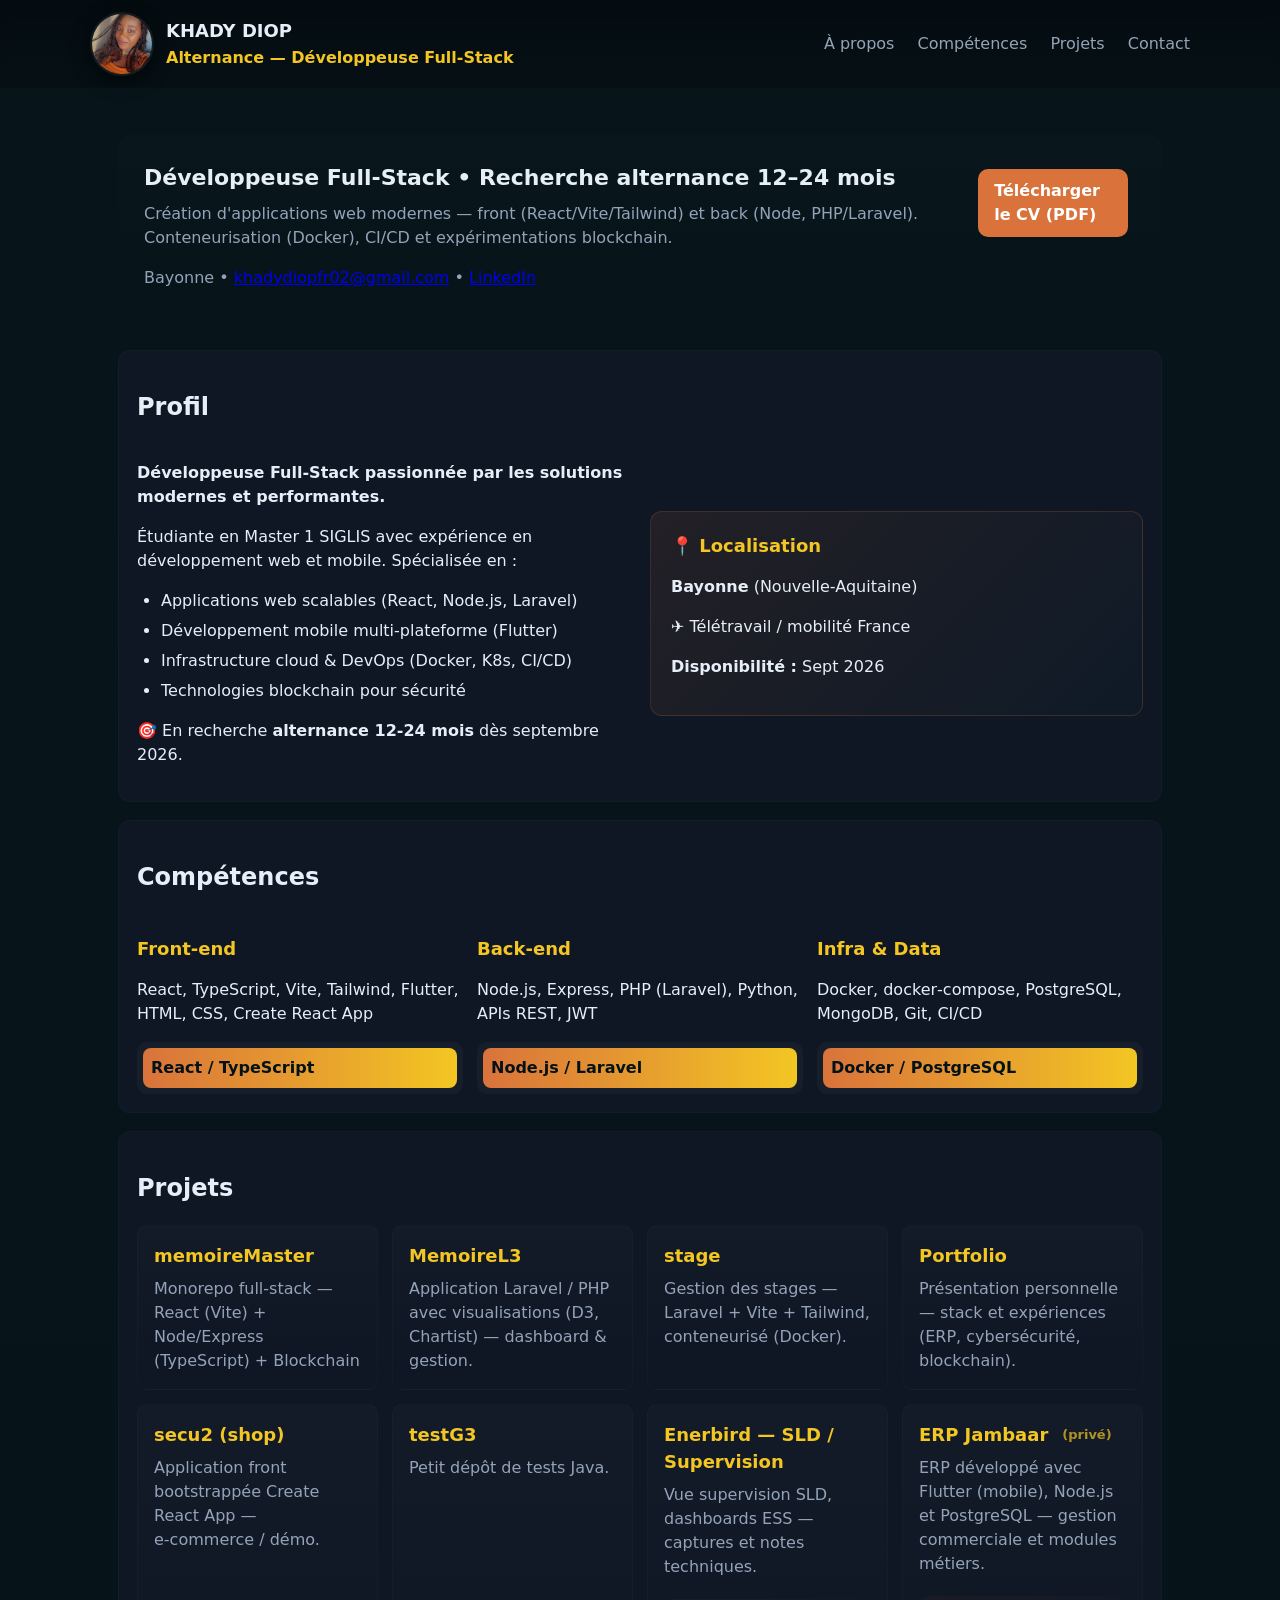
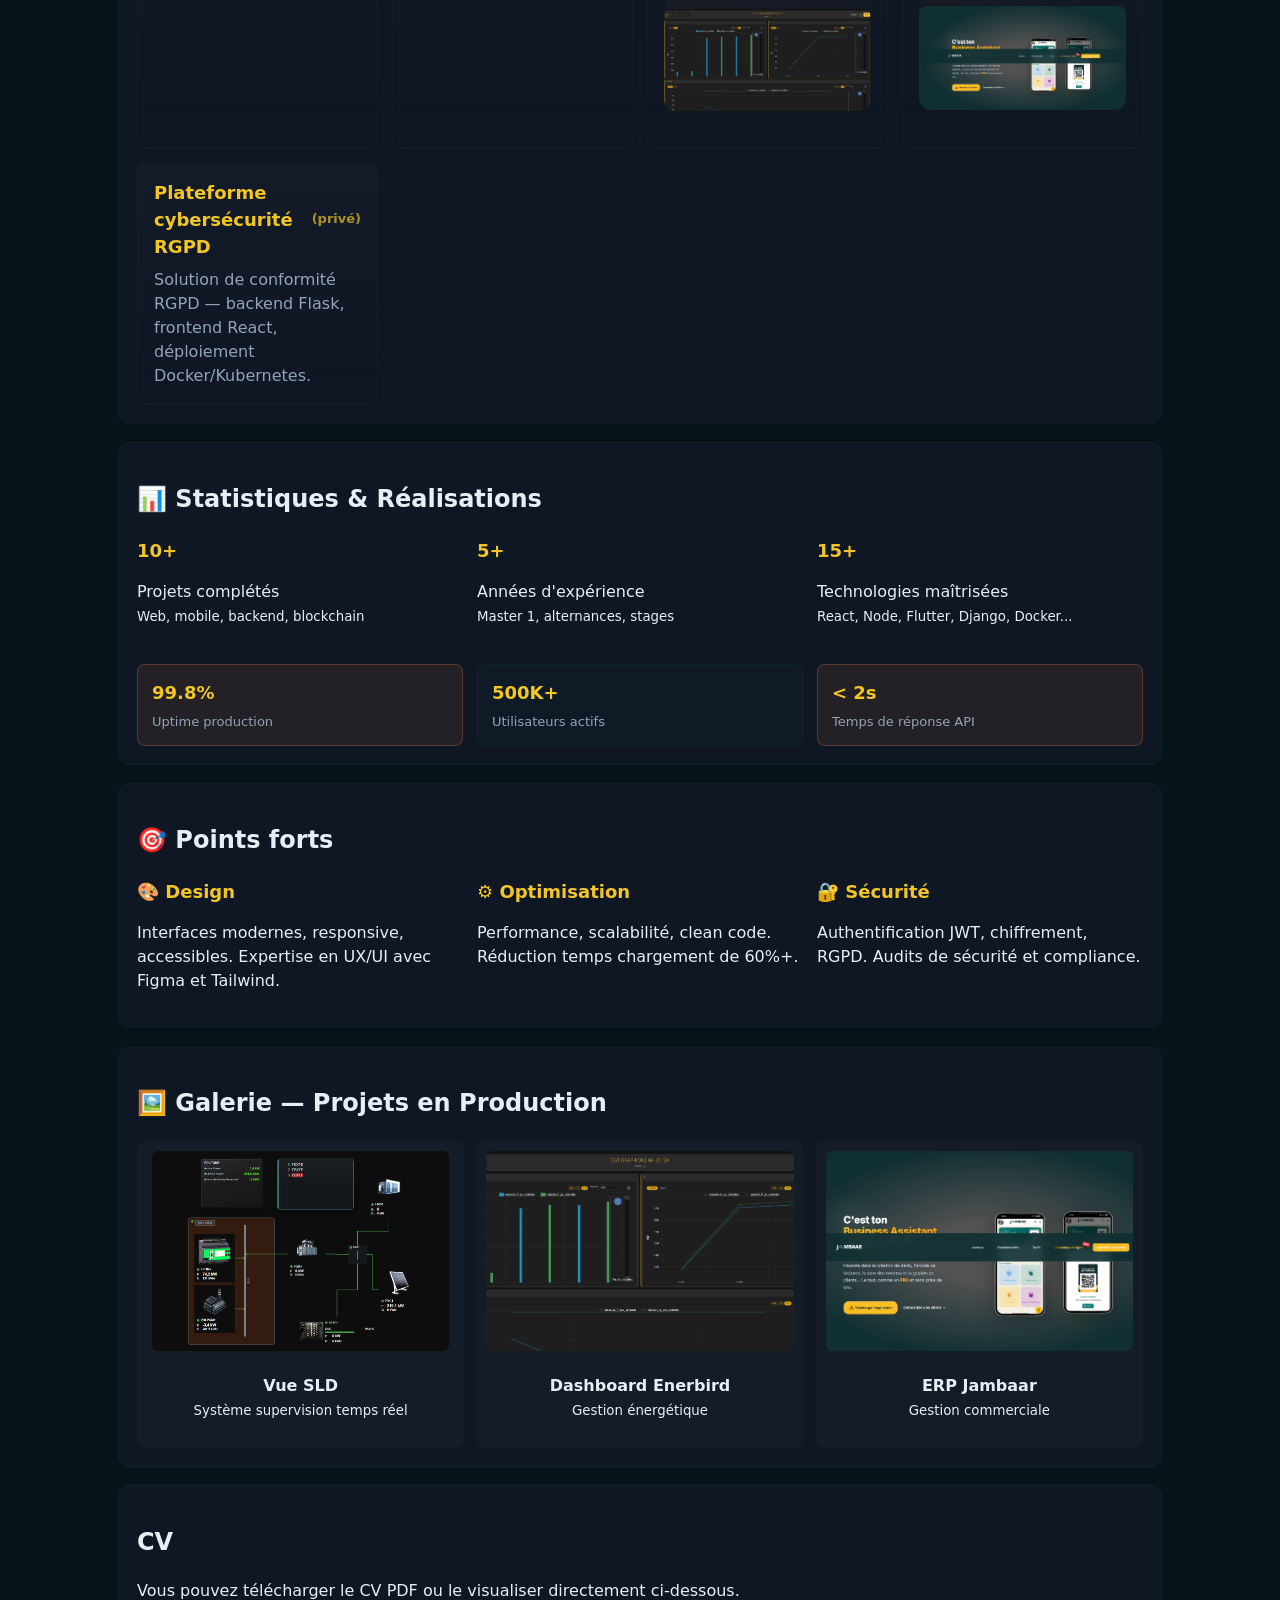
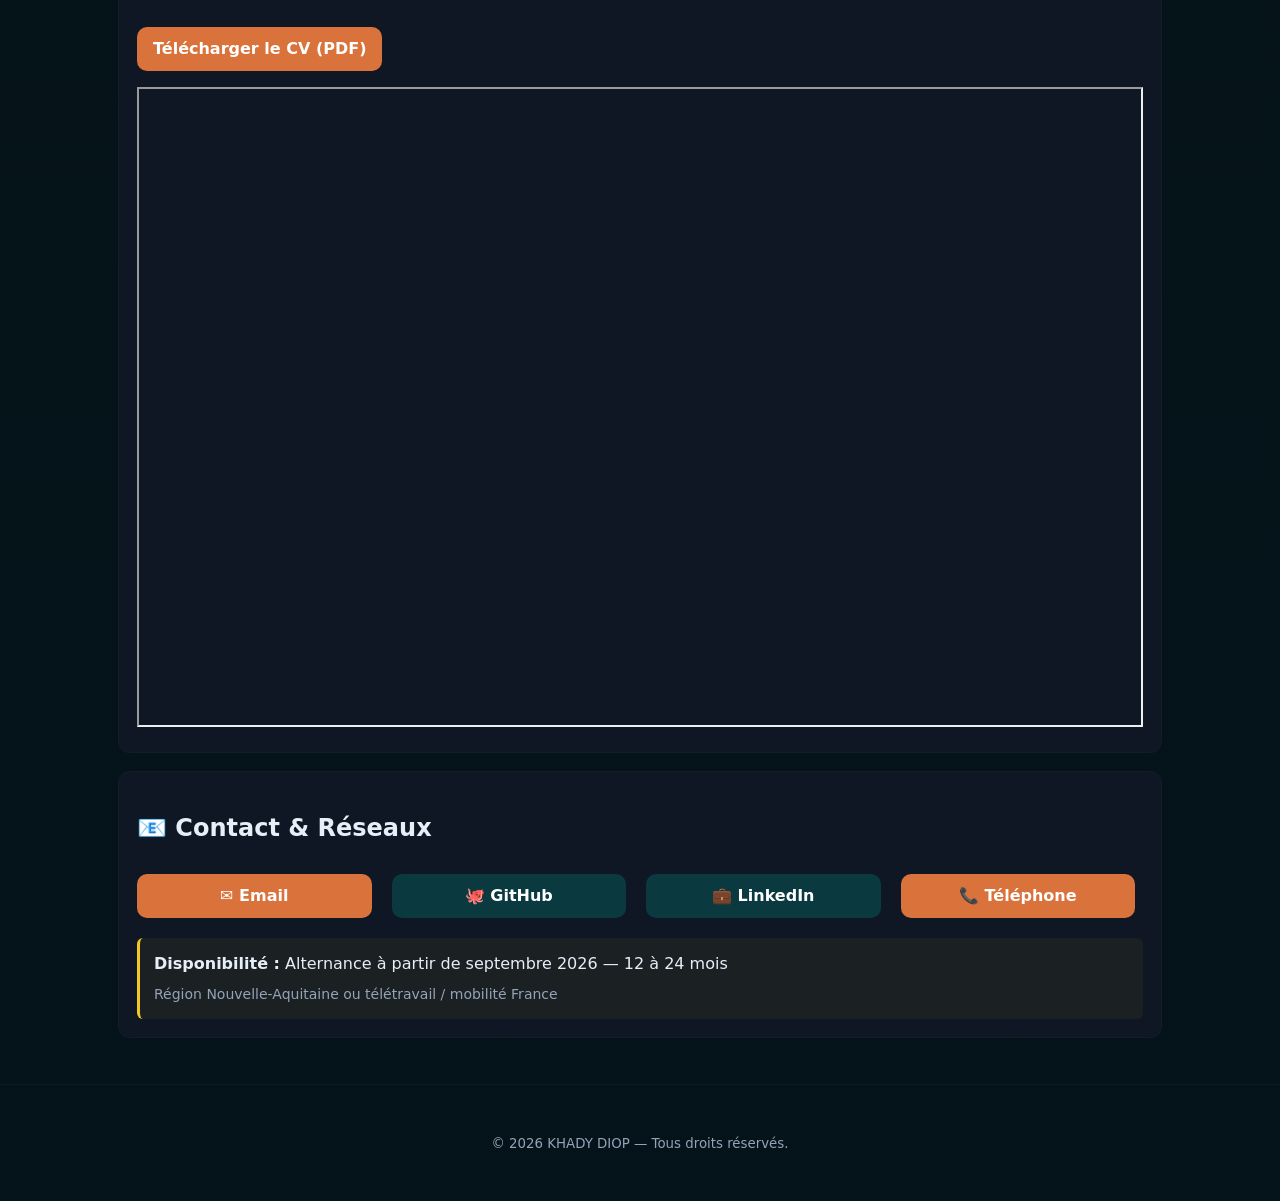
==== commit c3c532f2: "fix: corriger chemins images, enrichir contenu avec diagrammes et installations" ====
--- a/index.html
+++ b/index.html
@@ -18,7 +18,6 @@
   <meta name="twitter:description" content="Portfolio professionnel. Alternance développeuse full-stack en React, Node.js, Flutter, Django.">
   <meta name="twitter:image" content="https://arame7.github.io/assets/img/profile.jpg">
   <link rel="canonical" href="https://arame7.github.io">
-  <link rel="icon" href="/favicon.ico">
   <link rel="stylesheet" href="/styles.css">
   <script type="application/ld+json">
     {
@@ -43,7 +42,7 @@
     <div class="container header-inner">
       <div class="brand">
         <div class="avatar-wrap">
-          <img id="avatar" src="/assets/img/profile.jpg" alt="Photo de Khady Diop">
+          <img id="avatar" src="/images/profile.JPG" alt="Photo de Khady Diop">
         </div>
         <div class="brand-text">
           <h1>KHADY DIOP</h1>
@@ -73,7 +72,25 @@
 
     <section id="about" class="card">
       <h2>Profil</h2>
-      <p>Alternante développeuse Full‑Stack, j'ai réalisé une alternance de 12 à 24 mois et travaillé sur des projets web et applicatifs. Je suis à l'aise sur la création d'applications web modernes, l'intégration front‑end et le développement back‑end. J'aime automatiser et améliorer les process de développement (CI/CD, conteneurisation).</p>
+      <div style="display:grid; grid-template-columns:1fr 1fr; gap:20px; align-items:center;">
+        <div>
+          <p><strong>Développeuse Full-Stack passionnée par les solutions modernes et performantes.</strong></p>
+          <p>Étudiante en Master 1 SIGLIS avec expérience en développement web et mobile. Spécialisée en :</p>
+          <ul style="margin:10px 0; padding-left:24px;">
+            <li>Applications web scalables (React, Node.js, Laravel)</li>
+            <li>Développement mobile multi-plateforme (Flutter)</li>
+            <li>Infrastructure cloud & DevOps (Docker, K8s, CI/CD)</li>
+            <li>Technologies blockchain pour sécurité</li>
+          </ul>
+          <p>🎯 En recherche <strong>alternance 12-24 mois</strong> dès septembre 2026.</p>
+        </div>
+        <div style="background:linear-gradient(135deg,rgba(217,115,59,0.1),rgba(11,57,64,0.1)); padding:20px; border-radius:12px; border:1px solid rgba(217,115,59,0.2);">
+          <h3 style="margin-top:0; color:var(--cta);">📍 Localisation</h3>
+          <p><strong>Bayonne</strong> (Nouvelle-Aquitaine)</p>
+          <p>✈️ Télétravail / mobilité France</p>
+          <p><strong>Disponibilité :</strong> Sept 2026</p>
+        </div>
+      </div>
     </section>
 
     <section id="skills" class="card">
@@ -137,7 +154,7 @@
         <a class="project-card" href="/projects/erp_jambaar.html">
           <h3>ERP Jambaar <span class="priv">(privé)</span></h3>
           <p>ERP développé avec Flutter (mobile), Node.js et PostgreSQL — gestion commerciale et modules métiers.</p>
-          <div class="project-hero"><img src="/assets/img/jambaar.jpg" alt="Jambaar app screenshot"></div>
+          <div class="project-hero"><img src="/images/jambaar.jpeg" alt="Jambaar app screenshot"></div>
         </a>
 
         <a class="project-card" href="/projects/cyber_rgpd.html">
@@ -199,10 +216,20 @@
     </section>
 
     <section id="gallery" class="card">
-      <h2>Galerie (Enerbird / SLD)</h2>
+      <h2>🖼️ Galerie — Projets en Production</h2>
       <div class="gallery-grid">
-        <div class="gallery-item"><img src="/assets/img/sld1.jpg" alt="SLD view 1"><p>Vue SLD — supervision</p></div>
-        <div class="gallery-item"><img src="/assets/img/sld2.jpg" alt="SLD view 2"><p>Dashboard Enerbird</p></div>
+        <div class="gallery-item">
+          <img src="/images/sld.png" alt="SLD view" style="height:200px; object-fit:cover;">
+          <p><strong>Vue SLD</strong><br><small>Système supervision temps réel</small></p>
+        </div>
+        <div class="gallery-item">
+          <img src="/images/enerbd1.png" alt="Dashboard Enerbird" style="height:200px; object-fit:cover;">
+          <p><strong>Dashboard Enerbird</strong><br><small>Gestion énergétique</small></p>
+        </div>
+        <div class="gallery-item">
+          <img src="/images/jambaar.jpeg" alt="ERP Jambaar" style="height:200px; object-fit:cover;">
+          <p><strong>ERP Jambaar</strong><br><small>Gestion commerciale</small></p>
+        </div>
       </div>
     </section>
 
--- a/styles.css
+++ b/styles.css
@@ -69,6 +69,14 @@
 h3{margin-top:20px;margin-bottom:10px;font-size:18px;color:var(--cta);display:flex;align-items:center;gap:8px}
 ul{margin:10px 0;padding-left:24px}
 ul li{margin:6px 0}
+pre{background:rgba(0,0,0,0.2);padding:12px;border-radius:8px;overflow-x:auto;border-left:3px solid var(--accent);font-size:13px;line-height:1.4}
+h3{margin-top:20px;margin-bottom:10px;font-size:18px;color:var(--cta);display:flex;align-items:center;gap:8px}
+ul{margin:10px 0;padding-left:24px}
+ul li{margin:6px 0}
+/* Project images */
+.project-hero{display:flex;align-items:center;justify-content:center;margin:20px 0;border-radius:12px;overflow:hidden;background:linear-gradient(135deg,rgba(217,115,59,0.05),rgba(11,57,64,0.05));}
+.project-hero img{max-width:100%;height:auto;display:block;box-shadow:0 8px 20px rgba(0,0,0,0.4);transition:transform .3s ease}
+.project-hero:hover img{transform:scale(1.02)}
 /* Responsive improvements */
 @media (max-width:900px){
   .grid-3{grid-template-columns:1fr}
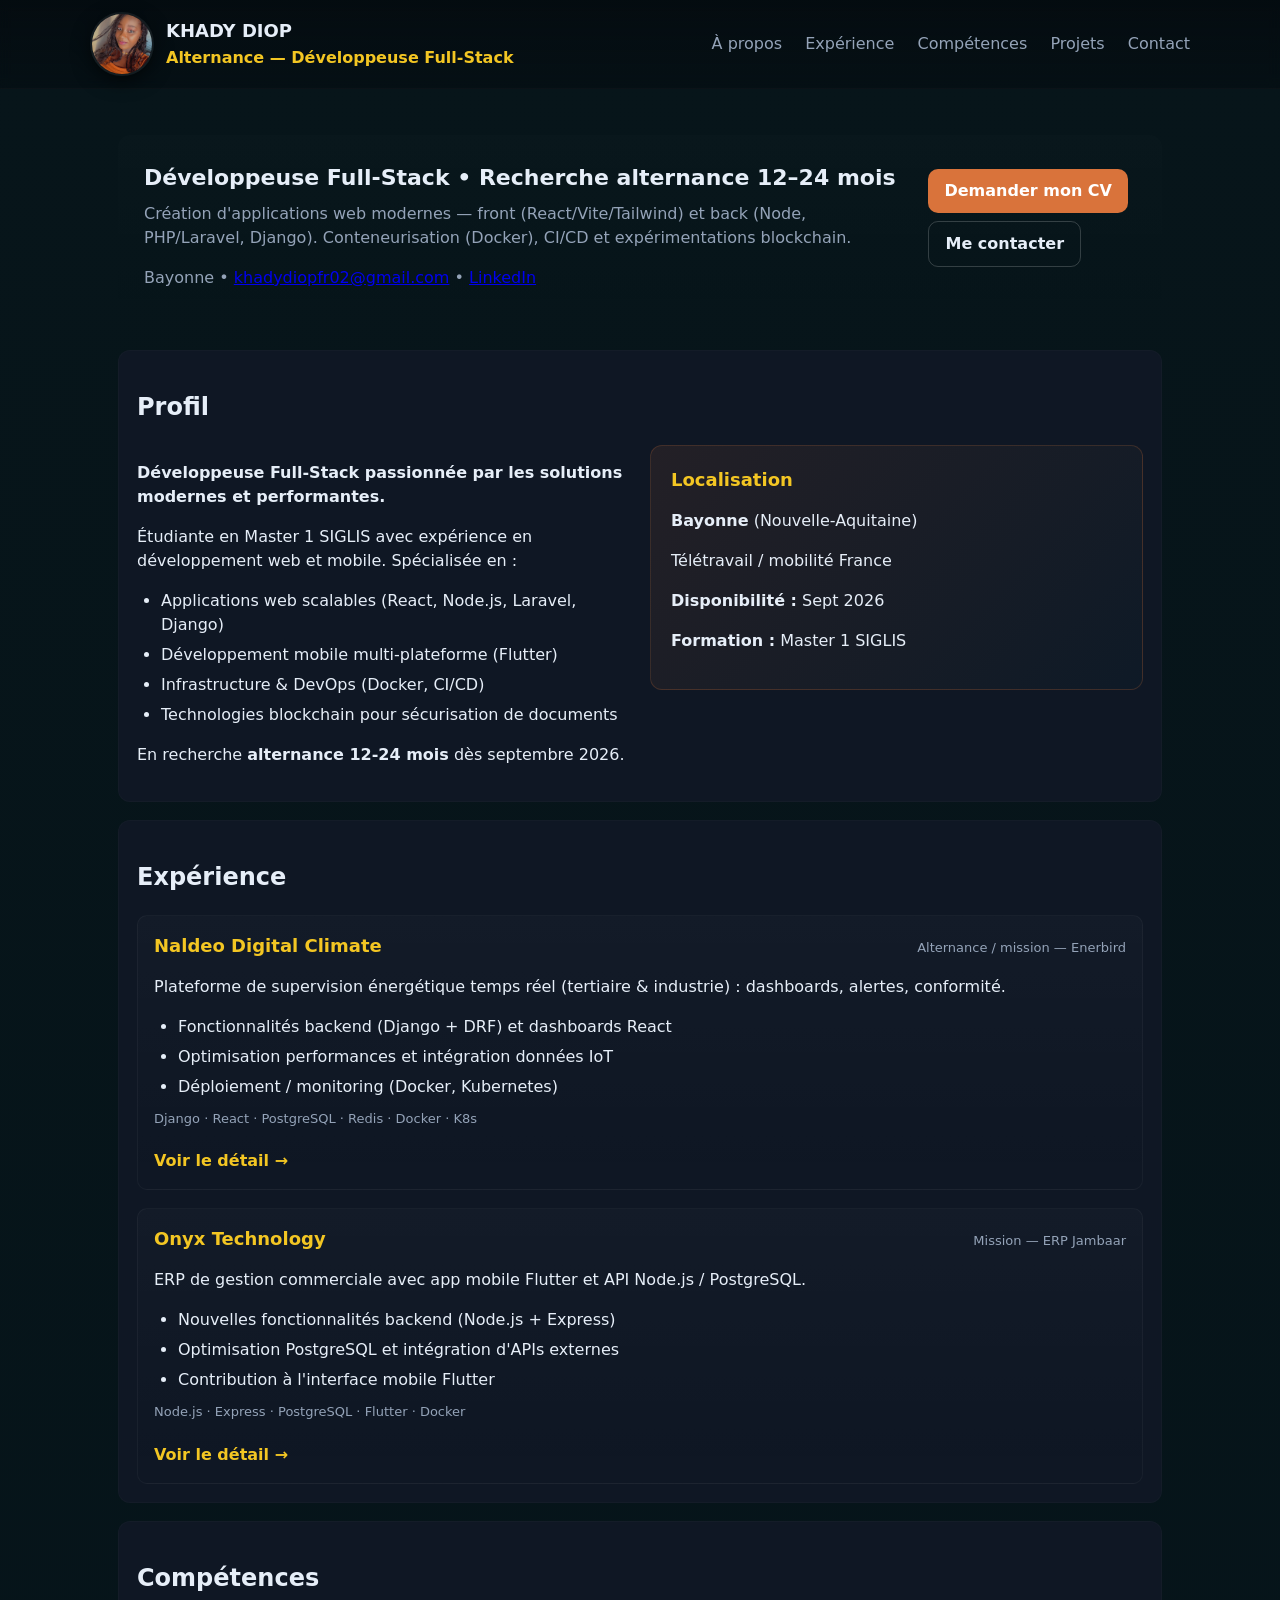
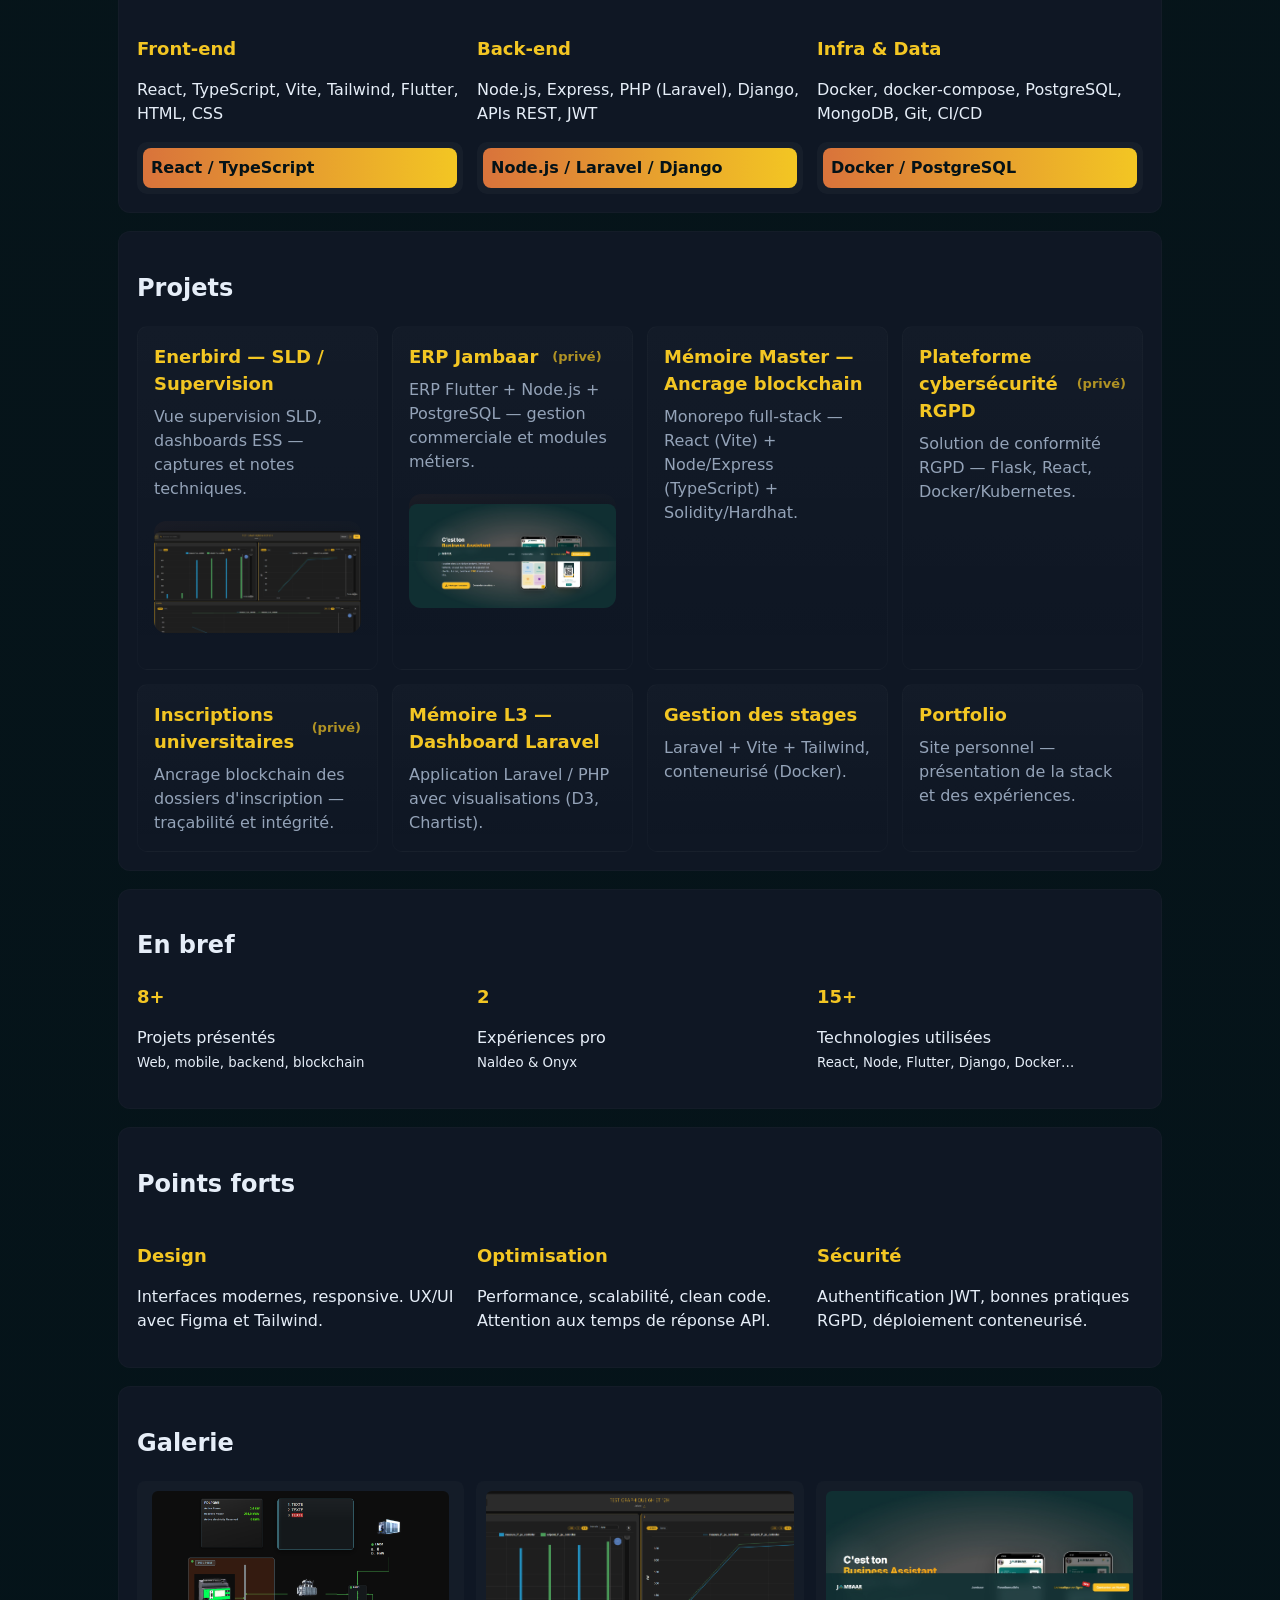
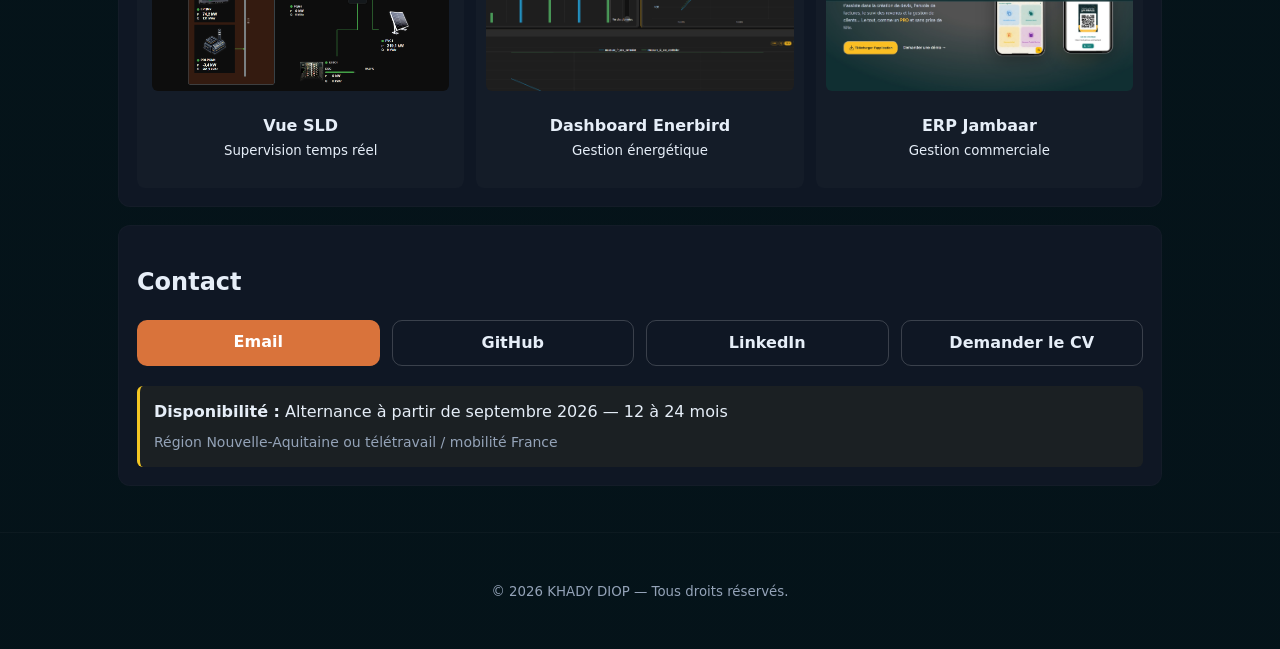
==== commit b2d2fb0d: "fix: fiabiliser le portfolio pour candidature alternance Corrige SEO/OG, ajoute la section exp??rien" ====
--- a/index.html
+++ b/index.html
@@ -12,12 +12,14 @@
   <meta property="og:description" content="Portfolio & CV professionnel. Expertise en applications web et mobile. React, Node.js, Flutter, Docker, Blockchain.">
   <meta property="og:type" content="website">
   <meta property="og:url" content="https://arame7.github.io">
-  <meta property="og:image" content="https://arame7.github.io/assets/img/profile.jpg">
+  <meta property="og:image" content="https://arame7.github.io/images/profile.JPG">
+  <meta property="og:locale" content="fr_FR">
   <meta name="twitter:card" content="summary_large_image">
   <meta name="twitter:title" content="KHADY DIOP — Développeuse Full-Stack">
   <meta name="twitter:description" content="Portfolio professionnel. Alternance développeuse full-stack en React, Node.js, Flutter, Django.">
-  <meta name="twitter:image" content="https://arame7.github.io/assets/img/profile.jpg">
+  <meta name="twitter:image" content="https://arame7.github.io/images/profile.JPG">
   <link rel="canonical" href="https://arame7.github.io">
+  <link rel="icon" href="/images/profile.JPG" type="image/jpeg">
   <link rel="stylesheet" href="/styles.css">
   <script type="application/ld+json">
     {
@@ -25,7 +27,7 @@
       "@type": "Person",
       "name": "Khady Diop",
       "url": "https://arame7.github.io",
-      "image": "https://arame7.github.io/assets/img/profile.jpg",
+      "image": "https://arame7.github.io/images/profile.JPG",
       "jobTitle": "Développeuse Full-Stack",
       "email": "khadydiopfr02@gmail.com",
       "sameAs": ["https://github.com/arame7", "https://www.linkedin.com/in/khady-diop-dev"],
@@ -38,6 +40,7 @@
   </script>
 </head>
 <body>
+  <a class="skip-link" href="#main">Aller au contenu</a>
   <header class="site-header">
     <div class="container header-inner">
       <div class="brand">
@@ -49,8 +52,9 @@
           <p class="subtitle">Alternance — Développeuse Full‑Stack</p>
         </div>
       </div>
-      <nav class="nav">
+      <nav class="nav" aria-label="Navigation principale">
         <a href="#about">À propos</a>
+        <a href="#experience">Expérience</a>
         <a href="#skills">Compétences</a>
         <a href="#projects">Projets</a>
         <a href="#contact">Contact</a>
@@ -58,38 +62,75 @@
     </div>
   </header>
 
-  <main class="container">
+  <main id="main" class="container">
     <section class="hero">
       <div>
         <h2>Développeuse Full‑Stack • Recherche alternance 12–24 mois</h2>
-        <p class="lead">Création d'applications web modernes — front (React/Vite/Tailwind) et back (Node, PHP/Laravel). Conteneurisation (Docker), CI/CD et expérimentations blockchain.</p>
-        <p class="contact-line">Bayonne • <a href="mailto:khadydiopfr02@gmail.com">khadydiopfr02@gmail.com</a> • <a href="https://www.linkedin.com/in/khady-diop-dev" target="_blank">LinkedIn</a></p>
+        <p class="lead">Création d'applications web modernes — front (React/Vite/Tailwind) et back (Node, PHP/Laravel, Django). Conteneurisation (Docker), CI/CD et expérimentations blockchain.</p>
+        <p class="contact-line">Bayonne • <a href="mailto:khadydiopfr02@gmail.com">khadydiopfr02@gmail.com</a> • <a href="https://www.linkedin.com/in/khady-diop-dev" target="_blank" rel="noopener noreferrer">LinkedIn</a></p>
       </div>
       <div class="hero-cta">
-        <a class="btn" href="/cv_alternance_khady.pdf" download>Télécharger le CV (PDF)</a>
+        <a class="btn" href="mailto:khadydiopfr02@gmail.com?subject=Demande%20de%20CV%20—%20Alternance">Demander mon CV</a>
+        <a class="btn btn-secondary" href="#contact">Me contacter</a>
       </div>
     </section>
 
     <section id="about" class="card">
       <h2>Profil</h2>
-      <div style="display:grid; grid-template-columns:1fr 1fr; gap:20px; align-items:center;">
+      <div class="about-grid">
         <div>
           <p><strong>Développeuse Full-Stack passionnée par les solutions modernes et performantes.</strong></p>
           <p>Étudiante en Master 1 SIGLIS avec expérience en développement web et mobile. Spécialisée en :</p>
-          <ul style="margin:10px 0; padding-left:24px;">
-            <li>Applications web scalables (React, Node.js, Laravel)</li>
+          <ul>
+            <li>Applications web scalables (React, Node.js, Laravel, Django)</li>
             <li>Développement mobile multi-plateforme (Flutter)</li>
-            <li>Infrastructure cloud & DevOps (Docker, K8s, CI/CD)</li>
-            <li>Technologies blockchain pour sécurité</li>
+            <li>Infrastructure & DevOps (Docker, CI/CD)</li>
+            <li>Technologies blockchain pour sécurisation de documents</li>
           </ul>
-          <p>🎯 En recherche <strong>alternance 12-24 mois</strong> dès septembre 2026.</p>
-        </div>
-        <div style="background:linear-gradient(135deg,rgba(217,115,59,0.1),rgba(11,57,64,0.1)); padding:20px; border-radius:12px; border:1px solid rgba(217,115,59,0.2);">
-          <h3 style="margin-top:0; color:var(--cta);">📍 Localisation</h3>
+          <p>En recherche <strong>alternance 12-24 mois</strong> dès septembre 2026.</p>
+        </div>
+        <div class="about-aside">
+          <h3>Localisation</h3>
           <p><strong>Bayonne</strong> (Nouvelle-Aquitaine)</p>
-          <p>✈️ Télétravail / mobilité France</p>
+          <p>Télétravail / mobilité France</p>
           <p><strong>Disponibilité :</strong> Sept 2026</p>
-        </div>
+          <p><strong>Formation :</strong> Master 1 SIGLIS</p>
+        </div>
+      </div>
+    </section>
+
+    <section id="experience" class="card">
+      <h2>Expérience</h2>
+      <div class="experience-list">
+        <article class="experience-item">
+          <div class="experience-header">
+            <h3>Naldeo Digital Climate</h3>
+            <span class="experience-meta">Alternance / mission — Enerbird</span>
+          </div>
+          <p>Plateforme de supervision énergétique temps réel (tertiaire & industrie) : dashboards, alertes, conformité.</p>
+          <ul>
+            <li>Fonctionnalités backend (Django + DRF) et dashboards React</li>
+            <li>Optimisation performances et intégration données IoT</li>
+            <li>Déploiement / monitoring (Docker, Kubernetes)</li>
+          </ul>
+          <p class="experience-stack">Django · React · PostgreSQL · Redis · Docker · K8s</p>
+          <a class="experience-link" href="/projects/naldeo.html">Voir le détail →</a>
+        </article>
+
+        <article class="experience-item">
+          <div class="experience-header">
+            <h3>Onyx Technology</h3>
+            <span class="experience-meta">Mission — ERP Jambaar</span>
+          </div>
+          <p>ERP de gestion commerciale avec app mobile Flutter et API Node.js / PostgreSQL.</p>
+          <ul>
+            <li>Nouvelles fonctionnalités backend (Node.js + Express)</li>
+            <li>Optimisation PostgreSQL et intégration d'APIs externes</li>
+            <li>Contribution à l'interface mobile Flutter</li>
+          </ul>
+          <p class="experience-stack">Node.js · Express · PostgreSQL · Flutter · Docker</p>
+          <a class="experience-link" href="/projects/onyx.html">Voir le détail →</a>
+        </article>
       </div>
     </section>
 
@@ -98,13 +139,13 @@
       <div class="grid-3">
         <div>
           <h3>Front‑end</h3>
-          <p>React, TypeScript, Vite, Tailwind, Flutter, HTML, CSS, Create React App</p>
+          <p>React, TypeScript, Vite, Tailwind, Flutter, HTML, CSS</p>
           <div class="skill-bar"><div style="width:88%">React / TypeScript</div></div>
         </div>
         <div>
           <h3>Back‑end</h3>
-          <p>Node.js, Express, PHP (Laravel), Python, APIs REST, JWT</p>
-          <div class="skill-bar"><div style="width:80%">Node.js / Laravel</div></div>
+          <p>Node.js, Express, PHP (Laravel), Django, APIs REST, JWT</p>
+          <div class="skill-bar"><div style="width:80%">Node.js / Laravel / Django</div></div>
         </div>
         <div>
           <h3>Infra & Data</h3>
@@ -117,142 +158,115 @@
     <section id="projects" class="card">
       <h2>Projets</h2>
       <div class="projects-grid">
-        <!-- existing project cards -->
-        <a class="project-card" href="/projects/memoireMaster.html">
-          <h3>memoireMaster</h3>
-          <p>Monorepo full‑stack — React (Vite) + Node/Express (TypeScript) + Blockchain</p>
-        </a>
-        <a class="project-card" href="/projects/MemoireL3.html">
-          <h3>MemoireL3</h3>
-          <p>Application Laravel / PHP avec visualisations (D3, Chartist) — dashboard & gestion.</p>
-        </a>
-        <a class="project-card" href="/projects/stage.html">
-          <h3>stage</h3>
-          <p>Gestion des stages — Laravel + Vite + Tailwind, conteneurisé (Docker).</p>
-        </a>
-        <a class="project-card" href="/projects/Portfolio.html">
-          <h3>Portfolio</h3>
-          <p>Présentation personnelle — stack et expériences (ERP, cybersécurité, blockchain).</p>
-        </a>
-        <a class="project-card" href="/projects/secu2.html">
-          <h3>secu2 (shop)</h3>
-          <p>Application front bootstrappée Create React App — e‑commerce / démo.</p>
-        </a>
-        <a class="project-card" href="/projects/testG3.html">
-          <h3>testG3</h3>
-          <p>Petit dépôt de tests Java.</p>
-        </a>
-
-        <!-- Enerbird project card -->
         <a class="project-card" href="/projects/enerbird.html">
           <h3>Enerbird — SLD / Supervision</h3>
           <p>Vue supervision SLD, dashboards ESS — captures et notes techniques.</p>
-          <div class="project-hero"><img src="/images/enerbd1.png" alt="Enerbird screenshot" style="max-width:100%;border-radius:8px;margin-top:10px"></div>
-        </a>
-
-        <!-- private project cards (from CV) -->
+          <div class="project-hero"><img src="/images/enerbd1.png" alt="Capture d'écran Enerbird" loading="lazy"></div>
+        </a>
+
         <a class="project-card" href="/projects/erp_jambaar.html">
           <h3>ERP Jambaar <span class="priv">(privé)</span></h3>
-          <p>ERP développé avec Flutter (mobile), Node.js et PostgreSQL — gestion commerciale et modules métiers.</p>
-          <div class="project-hero"><img src="/images/jambaar.jpeg" alt="Jambaar app screenshot"></div>
+          <p>ERP Flutter + Node.js + PostgreSQL — gestion commerciale et modules métiers.</p>
+          <div class="project-hero"><img src="/images/jambaar.jpeg" alt="Capture d'écran ERP Jambaar" loading="lazy"></div>
+        </a>
+
+        <a class="project-card" href="/projects/memoireMaster.html">
+          <h3>Mémoire Master — Ancrage blockchain</h3>
+          <p>Monorepo full‑stack — React (Vite) + Node/Express (TypeScript) + Solidity/Hardhat.</p>
         </a>
 
         <a class="project-card" href="/projects/cyber_rgpd.html">
           <h3>Plateforme cybersécurité RGPD <span class="priv">(privé)</span></h3>
-          <p>Solution de conformité RGPD — backend Flask, frontend React, déploiement Docker/Kubernetes.</p>
-        </a>
-
+          <p>Solution de conformité RGPD — Flask, React, Docker/Kubernetes.</p>
+        </a>
+
+        <a class="project-card" href="/projects/inscriptions_univ.html">
+          <h3>Inscriptions universitaires <span class="priv">(privé)</span></h3>
+          <p>Ancrage blockchain des dossiers d'inscription — traçabilité et intégrité.</p>
+        </a>
+
+        <a class="project-card" href="/projects/MemoireL3.html">
+          <h3>Mémoire L3 — Dashboard Laravel</h3>
+          <p>Application Laravel / PHP avec visualisations (D3, Chartist).</p>
+        </a>
+
+        <a class="project-card" href="/projects/stage.html">
+          <h3>Gestion des stages</h3>
+          <p>Laravel + Vite + Tailwind, conteneurisé (Docker).</p>
+        </a>
+
+        <a class="project-card" href="/projects/Portfolio.html">
+          <h3>Portfolio</h3>
+          <p>Site personnel — présentation de la stack et des expériences.</p>
+        </a>
       </div>
     </section>
 
     <section class="card">
-      <h2>📊 Statistiques & Réalisations</h2>
+      <h2>En bref</h2>
       <div class="grid-3">
         <div>
-          <h3 style="margin-top:0">10+</h3>
-          <p>Projets complétés<br><small>Web, mobile, backend, blockchain</small></p>
-        </div>
-        <div>
-          <h3 style="margin-top:0">5+</h3>
-          <p>Années d'expérience<br><small>Master 1, alternances, stages</small></p>
-        </div>
-        <div>
-          <h3 style="margin-top:0">15+</h3>
-          <p>Technologies maîtrisées<br><small>React, Node, Flutter, Django, Docker...</small></p>
-        </div>
-      </div>
-      <div style="margin-top:20px; display:grid; grid-template-columns:repeat(auto-fit,minmax(200px,1fr)); gap:14px;">
-        <div style="background:rgba(217,115,59,0.1); border:1px solid rgba(217,115,59,0.3); padding:14px; border-radius:8px;">
-          <p style="margin:0; font-weight:700; color:var(--cta); font-size:18px;">99.8%</p>
-          <p style="margin:6px 0 0 0; font-size:13px; color:var(--muted);">Uptime production</p>
-        </div>
-        <div style="background:rgba(11,57,64,0.1); border:1px solid rgba(11,57,64,0.3); padding:14px; border-radius:8px;">
-          <p style="margin:0; font-weight:700; color:var(--cta); font-size:18px;">500K+</p>
-          <p style="margin:6px 0 0 0; font-size:13px; color:var(--muted);">Utilisateurs actifs</p>
-        </div>
-        <div style="background:rgba(217,115,59,0.1); border:1px solid rgba(217,115,59,0.3); padding:14px; border-radius:8px;">
-          <p style="margin:0; font-weight:700; color:var(--cta); font-size:18px;">< 2s</p>
-          <p style="margin:6px 0 0 0; font-size:13px; color:var(--muted);">Temps de réponse API</p>
+          <h3 class="stat-number">8+</h3>
+          <p>Projets présentés<br><small>Web, mobile, backend, blockchain</small></p>
+        </div>
+        <div>
+          <h3 class="stat-number">2</h3>
+          <p>Expériences pro<br><small>Naldeo &amp; Onyx</small></p>
+        </div>
+        <div>
+          <h3 class="stat-number">15+</h3>
+          <p>Technologies utilisées<br><small>React, Node, Flutter, Django, Docker…</small></p>
         </div>
       </div>
     </section>
 
     <section class="card">
-      <h2>🎯 Points forts</h2>
+      <h2>Points forts</h2>
       <div class="grid-3">
         <div>
-          <h3 style="margin-top:0">🎨 Design</h3>
-          <p>Interfaces modernes, responsive, accessibles. Expertise en UX/UI avec Figma et Tailwind.</p>
-        </div>
-        <div>
-          <h3 style="margin-top:0">⚙️ Optimisation</h3>
-          <p>Performance, scalabilité, clean code. Réduction temps chargement de 60%+.</p>
-        </div>
-        <div>
-          <h3 style="margin-top:0">🔐 Sécurité</h3>
-          <p>Authentification JWT, chiffrement, RGPD. Audits de sécurité et compliance.</p>
+          <h3>Design</h3>
+          <p>Interfaces modernes, responsive. UX/UI avec Figma et Tailwind.</p>
+        </div>
+        <div>
+          <h3>Optimisation</h3>
+          <p>Performance, scalabilité, clean code. Attention aux temps de réponse API.</p>
+        </div>
+        <div>
+          <h3>Sécurité</h3>
+          <p>Authentification JWT, bonnes pratiques RGPD, déploiement conteneurisé.</p>
         </div>
       </div>
     </section>
 
     <section id="gallery" class="card">
-      <h2>🖼️ Galerie — Projets en Production</h2>
+      <h2>Galerie</h2>
       <div class="gallery-grid">
         <div class="gallery-item">
-          <img src="/images/sld.png" alt="SLD view" style="height:200px; object-fit:cover;">
-          <p><strong>Vue SLD</strong><br><small>Système supervision temps réel</small></p>
+          <img src="/images/sld.png" alt="Vue SLD Enerbird" style="height:200px; object-fit:cover;" loading="lazy">
+          <p><strong>Vue SLD</strong><br><small>Supervision temps réel</small></p>
         </div>
         <div class="gallery-item">
-          <img src="/images/enerbd1.png" alt="Dashboard Enerbird" style="height:200px; object-fit:cover;">
+          <img src="/images/enerbd1.png" alt="Dashboard Enerbird" style="height:200px; object-fit:cover;" loading="lazy">
           <p><strong>Dashboard Enerbird</strong><br><small>Gestion énergétique</small></p>
         </div>
         <div class="gallery-item">
-          <img src="/images/jambaar.jpeg" alt="ERP Jambaar" style="height:200px; object-fit:cover;">
+          <img src="/images/jambaar.jpeg" alt="ERP Jambaar" style="height:200px; object-fit:cover;" loading="lazy">
           <p><strong>ERP Jambaar</strong><br><small>Gestion commerciale</small></p>
         </div>
       </div>
     </section>
 
-    <section id="cv" class="card">
-      <h2>CV</h2>
-      <p>Vous pouvez télécharger le CV PDF ou le visualiser directement ci‑dessous.</p>
-      <p><a class="btn" href="/cv_alternance_khady.pdf" download>Télécharger le CV (PDF)</a></p>
-      <div style="margin-top:16px;">
-        <iframe src="/cv_alternance_khady.pdf" width="100%" height="640" title="CV PDF"></iframe>
-      </div>
-    </section>
-
     <section id="contact" class="card">
-      <h2>📧 Contact & Réseaux</h2>
-      <div style="display:grid; grid-template-columns:repeat(auto-fit,minmax(160px,1fr)); gap:12px; margin-top:16px;">
-        <a href="mailto:khadydiopfr02@gmail.com" class="btn" style="text-align:center; justify-content:center">✉️ Email</a>
-        <a href="https://github.com/arame7" target="_blank" class="btn" style="background:var(--accent-deep); text-align:center; justify-content:center">🐙 GitHub</a>
-        <a href="https://www.linkedin.com/in/khady-diop-dev" target="_blank" class="btn" style="background:var(--accent-deep); text-align:center; justify-content:center">💼 LinkedIn</a>
-        <a href="tel:+33XXXXXXXXX" class="btn" style="text-align:center; justify-content:center">📞 Téléphone</a>
-      </div>
-      <div style="margin-top:20px; padding:14px; background:rgba(243,198,35,0.05); border-left:3px solid var(--cta); border-radius:6px;">
-        <p style="margin:0;"><strong>Disponibilité :</strong> Alternance à partir de septembre 2026 — 12 à 24 mois</p>
-        <p style="margin:8px 0 0 0; font-size:14px; color:var(--muted);">Région Nouvelle-Aquitaine ou télétravail / mobilité France</p>
+      <h2>Contact</h2>
+      <div class="contact-grid">
+        <a href="mailto:khadydiopfr02@gmail.com" class="btn contact-btn">Email</a>
+        <a href="https://github.com/arame7" target="_blank" rel="noopener noreferrer" class="btn btn-secondary contact-btn">GitHub</a>
+        <a href="https://www.linkedin.com/in/khady-diop-dev" target="_blank" rel="noopener noreferrer" class="btn btn-secondary contact-btn">LinkedIn</a>
+        <a href="mailto:khadydiopfr02@gmail.com?subject=Demande%20de%20CV%20—%20Alternance" class="btn btn-secondary contact-btn">Demander le CV</a>
+      </div>
+      <div class="availability-box">
+        <p><strong>Disponibilité :</strong> Alternance à partir de septembre 2026 — 12 à 24 mois</p>
+        <p class="availability-note">Région Nouvelle-Aquitaine ou télétravail / mobilité France</p>
       </div>
     </section>
   </main>
--- a/styles.css
+++ b/styles.css
@@ -25,8 +25,33 @@
 .hero h2{margin:0;font-size:22px}
 .lead{color:var(--muted);margin-top:8px}
 .contact-line{color:var(--muted);margin-top:12px}
+.skip-link{position:absolute;left:-9999px;top:auto;width:1px;height:1px;overflow:hidden;z-index:100}
+.skip-link:focus{left:16px;top:16px;width:auto;height:auto;padding:10px 14px;background:var(--cta);color:#041217;border-radius:8px;font-weight:700}
 .btn{display:inline-block;background:var(--accent);color:white;padding:10px 16px;border-radius:10px;text-decoration:none;font-weight:600;transition:all .3s ease;margin-right:8px;margin-top:8px}
 .btn:hover{transform:translateY(-3px);box-shadow:0 8px 20px rgba(217,115,59,0.4);background:var(--cta);color:#041217}
+.btn:focus-visible,.nav a:focus-visible,.project-card:focus-visible,.experience-link:focus-visible{outline:2px solid var(--cta);outline-offset:3px}
+.btn-secondary{background:transparent;border:1px solid rgba(255,255,255,0.18);color:var(--text)}
+.btn-secondary:hover{background:rgba(255,255,255,0.06);box-shadow:none;color:var(--cta);border-color:rgba(243,198,35,0.45)}
+.about-grid{display:grid;grid-template-columns:1fr 1fr;gap:20px;align-items:start}
+.about-aside{background:linear-gradient(135deg,rgba(217,115,59,0.1),rgba(11,57,64,0.1));padding:20px;border-radius:12px;border:1px solid rgba(217,115,59,0.2)}
+.about-aside h3{margin-top:0}
+.experience-list{display:grid;gap:18px;margin-top:8px}
+.experience-item{padding:16px;border-radius:10px;border:1px solid rgba(255,255,255,0.04);background:linear-gradient(180deg,rgba(255,255,255,0.02),transparent)}
+.experience-header{display:flex;flex-wrap:wrap;align-items:baseline;justify-content:space-between;gap:8px;margin-bottom:8px}
+.experience-header h3{margin:0;color:var(--cta)}
+.experience-meta{color:var(--muted);font-size:13px}
+.experience-stack{color:var(--muted);font-size:13px;margin-top:10px}
+.experience-link{display:inline-block;margin-top:8px;color:var(--cta);text-decoration:none;font-weight:600}
+.experience-link:hover{text-decoration:underline}
+.stat-number{margin-top:0}
+.contact-grid{display:grid;grid-template-columns:repeat(auto-fit,minmax(160px,1fr));gap:12px;margin-top:16px}
+.contact-btn{text-align:center;justify-content:center;margin:0}
+.availability-box{margin-top:20px;padding:14px;background:rgba(243,198,35,0.05);border-left:3px solid var(--cta);border-radius:6px}
+.availability-box p{margin:0}
+.availability-note{margin-top:8px!important;font-size:14px;color:var(--muted)}
+@media (prefers-reduced-motion:reduce){
+  *,*::before,*::after{animation:none!important;transition:none!important}
+}
 .card{background:var(--card);padding:18px;border-radius:12px;margin:18px 0;border:1px solid rgba(255,255,255,0.02);animation:fadeInUp .6s ease-out;animation-fill-mode:both}
 .card:nth-child(1){animation-delay:.05s}
 .card:nth-child(2){animation-delay:.1s}
@@ -80,12 +105,14 @@
 /* Responsive improvements */
 @media (max-width:900px){
   .grid-3{grid-template-columns:1fr}
+  .about-grid{grid-template-columns:1fr}
   .hero{flex-direction:column}
   .hero-cta{margin-top:12px}
   .header-inner{flex-direction:column;align-items:flex-start}
-  .nav{margin-top:8px;display:flex;flex-direction:column;gap:8px}
+  .nav{margin-top:8px;display:flex;flex-wrap:wrap;gap:8px 14px}
   .nav a{margin-left:0}
   .tech-stack{flex-wrap:wrap}
   .tech-badge{font-size:11px;padding:5px 10px}
   .project-card:hover{transform:translateY(-6px)}
+  .experience-header{flex-direction:column;align-items:flex-start}
 }
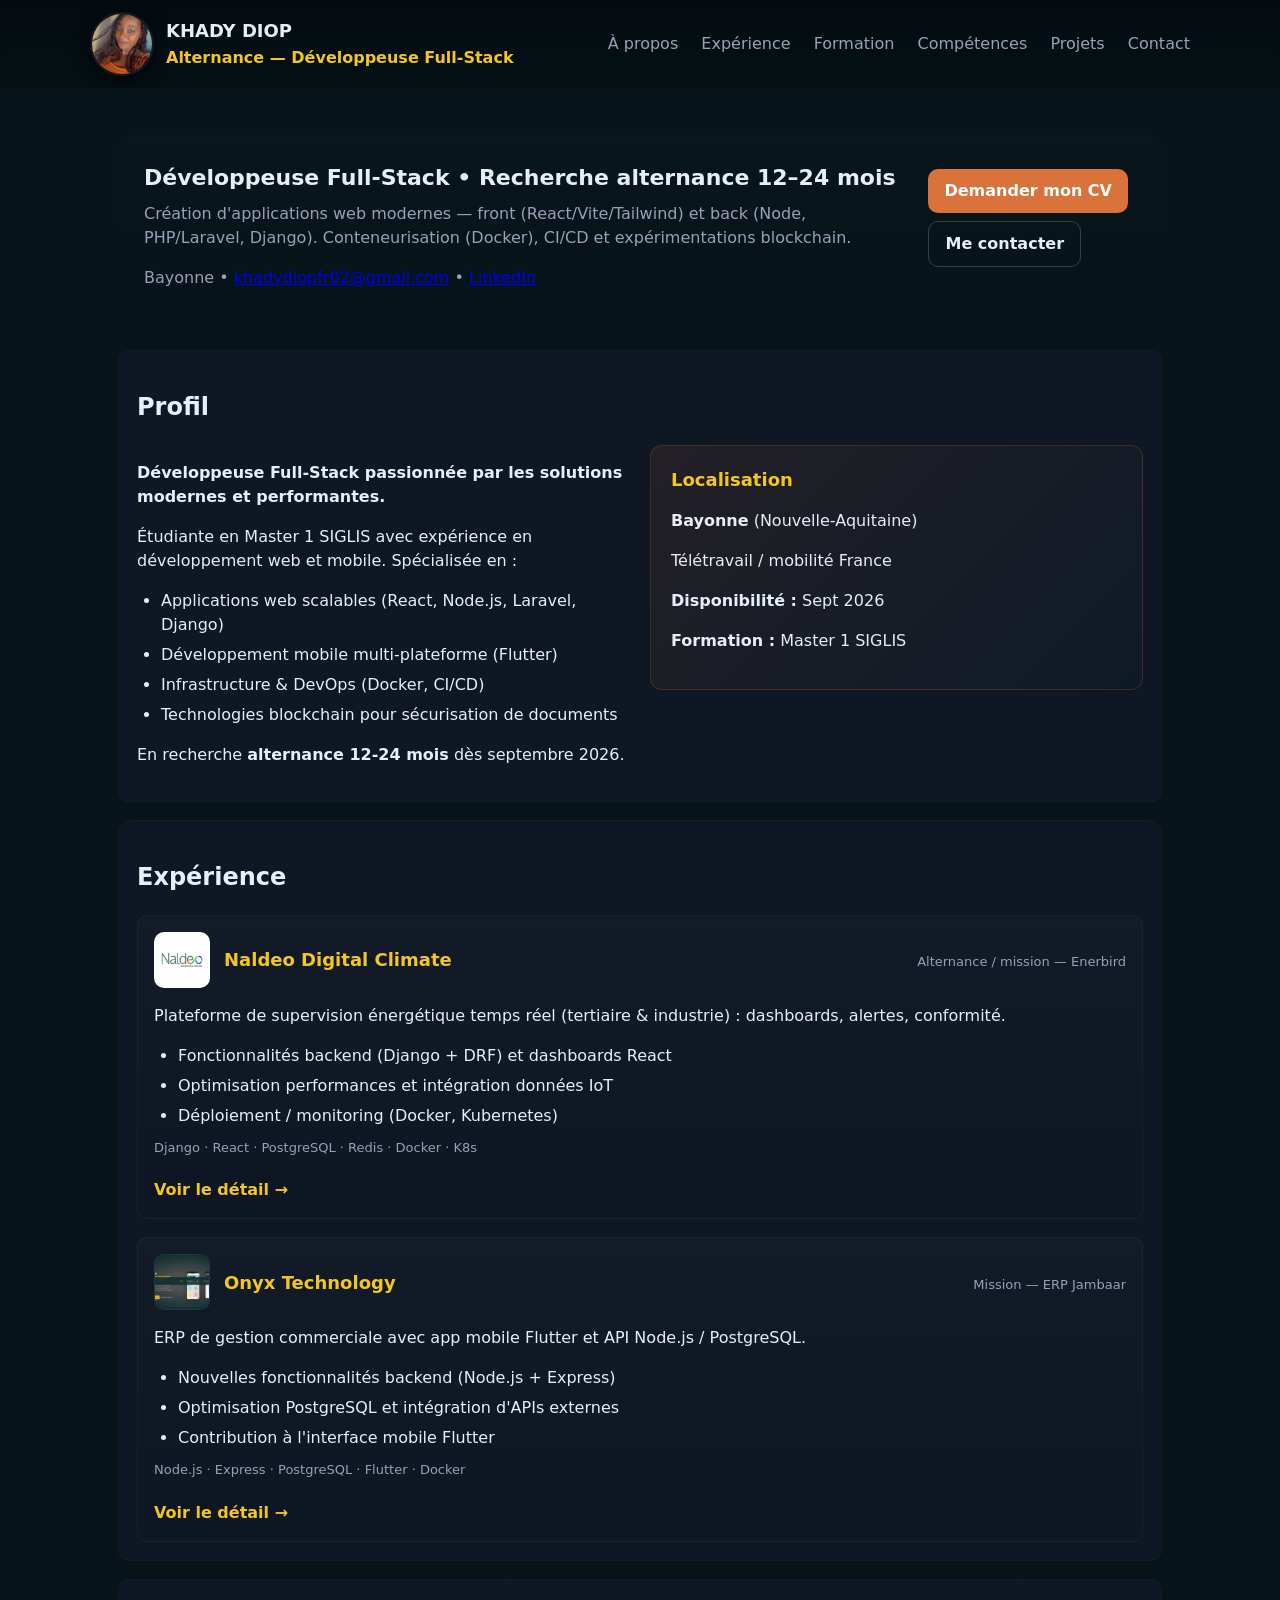
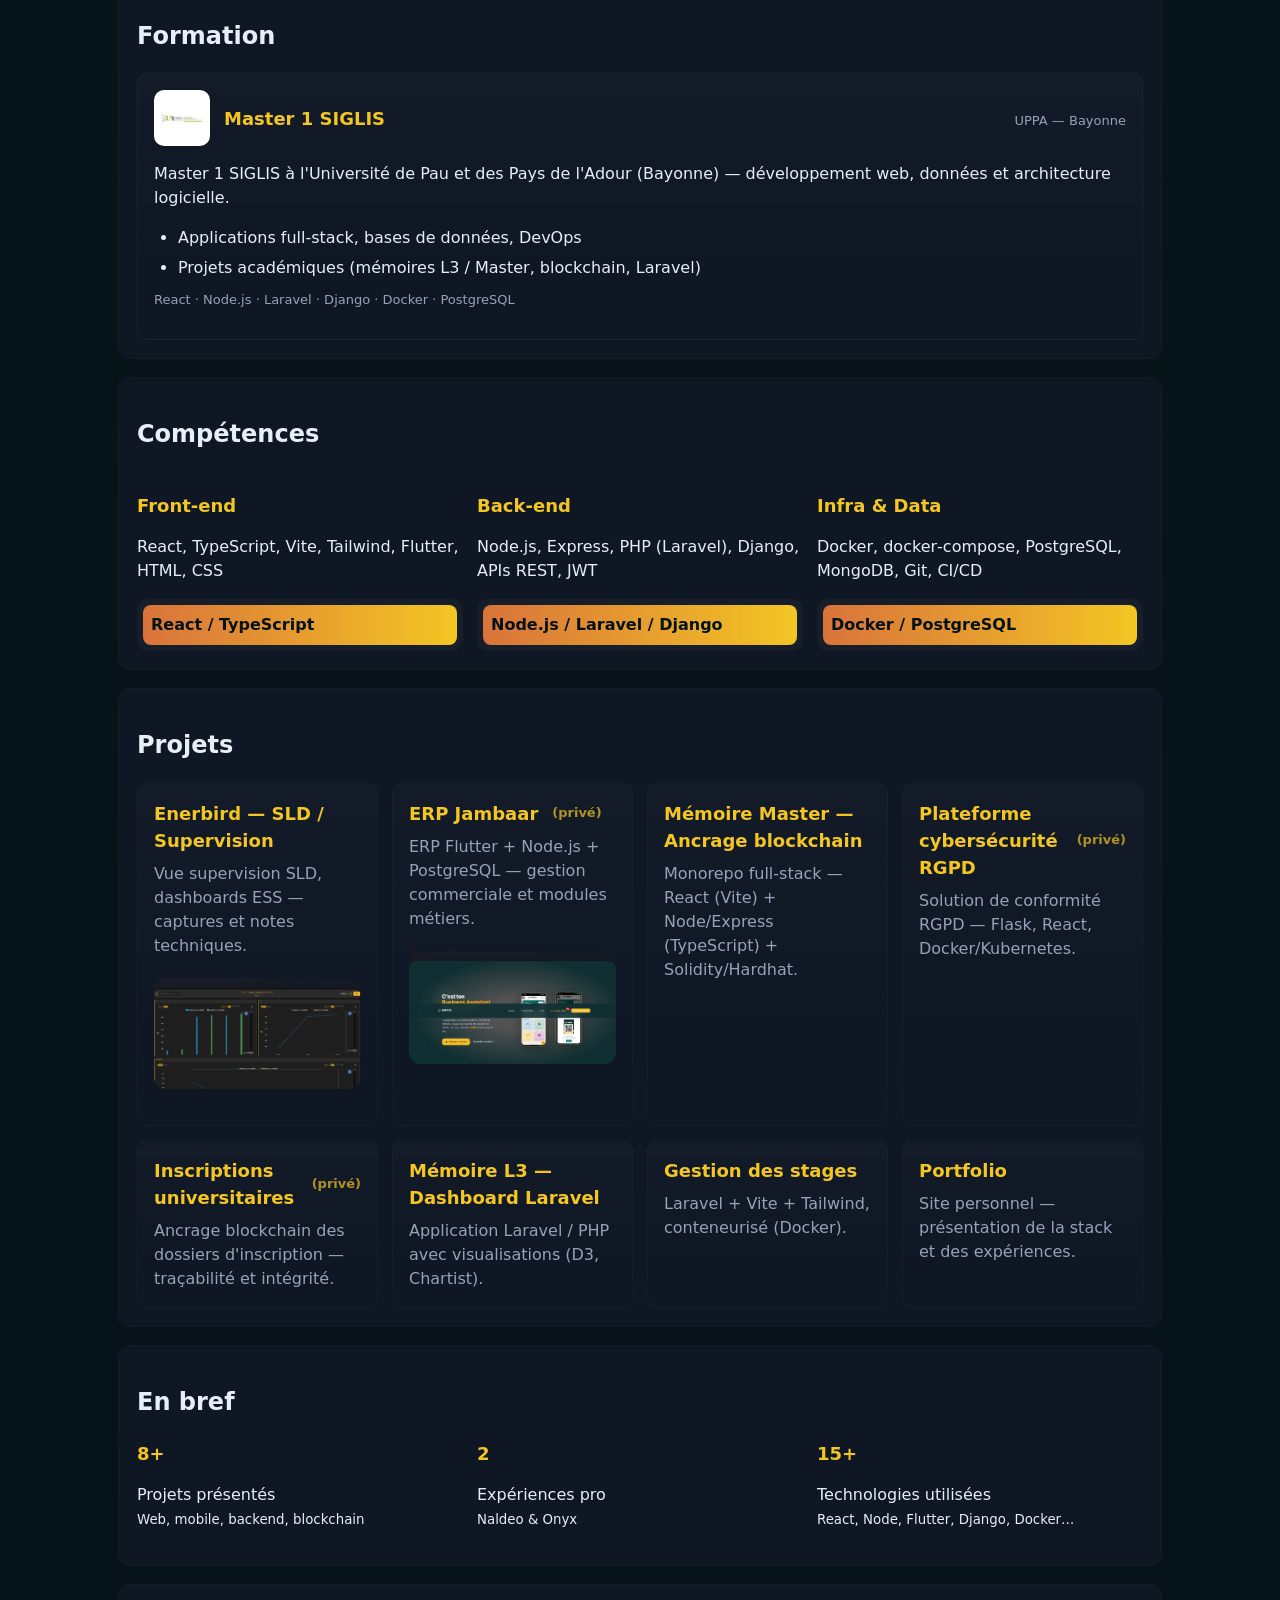
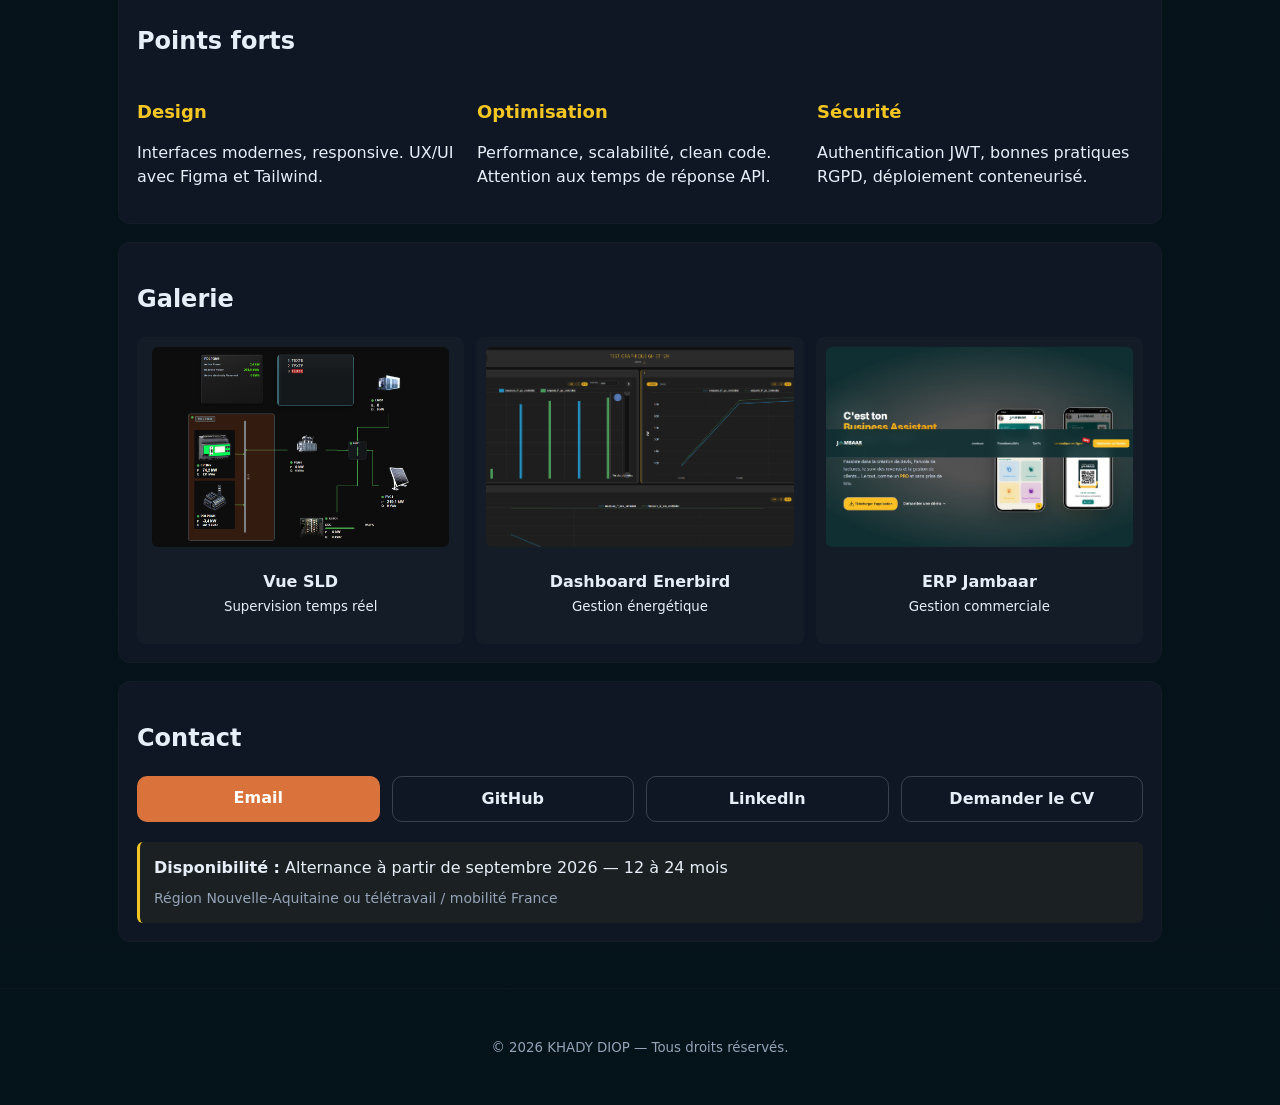
==== commit 7c55f997: "feat: enrichir formation, logos et SEO du portfolio Ajoute la section Formation, les logos Naldeo/UP" ====
--- a/index.html
+++ b/index.html
@@ -55,6 +55,7 @@
       <nav class="nav" aria-label="Navigation principale">
         <a href="#about">À propos</a>
         <a href="#experience">Expérience</a>
+        <a href="#formation">Formation</a>
         <a href="#skills">Compétences</a>
         <a href="#projects">Projets</a>
         <a href="#contact">Contact</a>
@@ -103,11 +104,14 @@
       <h2>Expérience</h2>
       <div class="experience-list">
         <article class="experience-item">
-          <div class="experience-header">
-            <h3>Naldeo Digital Climate</h3>
-            <span class="experience-meta">Alternance / mission — Enerbird</span>
+          <div class="experience-top">
+            <img class="org-logo" src="/images/naldeo.jpg" alt="Logo Naldeo" loading="lazy">
+            <div class="experience-header">
+              <h3>Naldeo Digital Climate</h3>
+              <span class="experience-meta">Alternance / mission — Enerbird</span>
+            </div>
           </div>
-          <p>Plateforme de supervision énergétique temps réel (tertiaire & industrie) : dashboards, alertes, conformité.</p>
+          <p>Plateforme de supervision énergétique temps réel (tertiaire &amp; industrie) : dashboards, alertes, conformité.</p>
           <ul>
             <li>Fonctionnalités backend (Django + DRF) et dashboards React</li>
             <li>Optimisation performances et intégration données IoT</li>
@@ -118,9 +122,12 @@
         </article>
 
         <article class="experience-item">
-          <div class="experience-header">
-            <h3>Onyx Technology</h3>
-            <span class="experience-meta">Mission — ERP Jambaar</span>
+          <div class="experience-top">
+            <img class="org-logo org-logo-cover" src="/images/jambaar.jpeg" alt="Aperçu ERP Jambaar" loading="lazy">
+            <div class="experience-header">
+              <h3>Onyx Technology</h3>
+              <span class="experience-meta">Mission — ERP Jambaar</span>
+            </div>
           </div>
           <p>ERP de gestion commerciale avec app mobile Flutter et API Node.js / PostgreSQL.</p>
           <ul>
@@ -134,6 +141,27 @@
       </div>
     </section>
 
+    <section id="formation" class="card">
+      <h2>Formation</h2>
+      <div class="experience-list">
+        <article class="experience-item">
+          <div class="experience-top">
+            <img class="org-logo" src="/images/uppa.png" alt="Logo Université de Pau et des Pays de l'Adour" loading="lazy">
+            <div class="experience-header">
+              <h3>Master 1 SIGLIS</h3>
+              <span class="experience-meta">UPPA — Bayonne</span>
+            </div>
+          </div>
+          <p>Master 1 SIGLIS à l'Université de Pau et des Pays de l'Adour (Bayonne) — développement web, données et architecture logicielle.</p>
+          <ul>
+            <li>Applications full-stack, bases de données, DevOps</li>
+            <li>Projets académiques (mémoires L3 / Master, blockchain, Laravel)</li>
+          </ul>
+          <p class="experience-stack">React · Node.js · Laravel · Django · Docker · PostgreSQL</p>
+        </article>
+      </div>
+    </section>
+
     <section id="skills" class="card">
       <h2>Compétences</h2>
       <div class="grid-3">
--- a/styles.css
+++ b/styles.css
@@ -37,12 +37,15 @@
 .about-aside h3{margin-top:0}
 .experience-list{display:grid;gap:18px;margin-top:8px}
 .experience-item{padding:16px;border-radius:10px;border:1px solid rgba(255,255,255,0.04);background:linear-gradient(180deg,rgba(255,255,255,0.02),transparent)}
-.experience-header{display:flex;flex-wrap:wrap;align-items:baseline;justify-content:space-between;gap:8px;margin-bottom:8px}
+.experience-top{display:flex;align-items:center;gap:14px;margin-bottom:12px}
+.experience-header{display:flex;flex-wrap:wrap;align-items:baseline;justify-content:space-between;gap:8px;flex:1;min-width:0}
 .experience-header h3{margin:0;color:var(--cta)}
 .experience-meta{color:var(--muted);font-size:13px}
 .experience-stack{color:var(--muted);font-size:13px;margin-top:10px}
 .experience-link{display:inline-block;margin-top:8px;color:var(--cta);text-decoration:none;font-weight:600}
 .experience-link:hover{text-decoration:underline}
+.org-logo{width:56px;height:56px;object-fit:contain;border-radius:10px;background:#fff;padding:6px;flex-shrink:0;border:1px solid rgba(255,255,255,0.08)}
+.org-logo-cover{object-fit:cover;padding:0;background:rgba(255,255,255,0.04)}
 .stat-number{margin-top:0}
 .contact-grid{display:grid;grid-template-columns:repeat(auto-fit,minmax(160px,1fr));gap:12px;margin-top:16px}
 .contact-btn{text-align:center;justify-content:center;margin:0}
@@ -115,4 +118,5 @@
   .tech-badge{font-size:11px;padding:5px 10px}
   .project-card:hover{transform:translateY(-6px)}
   .experience-header{flex-direction:column;align-items:flex-start}
+  .experience-top{align-items:flex-start}
 }
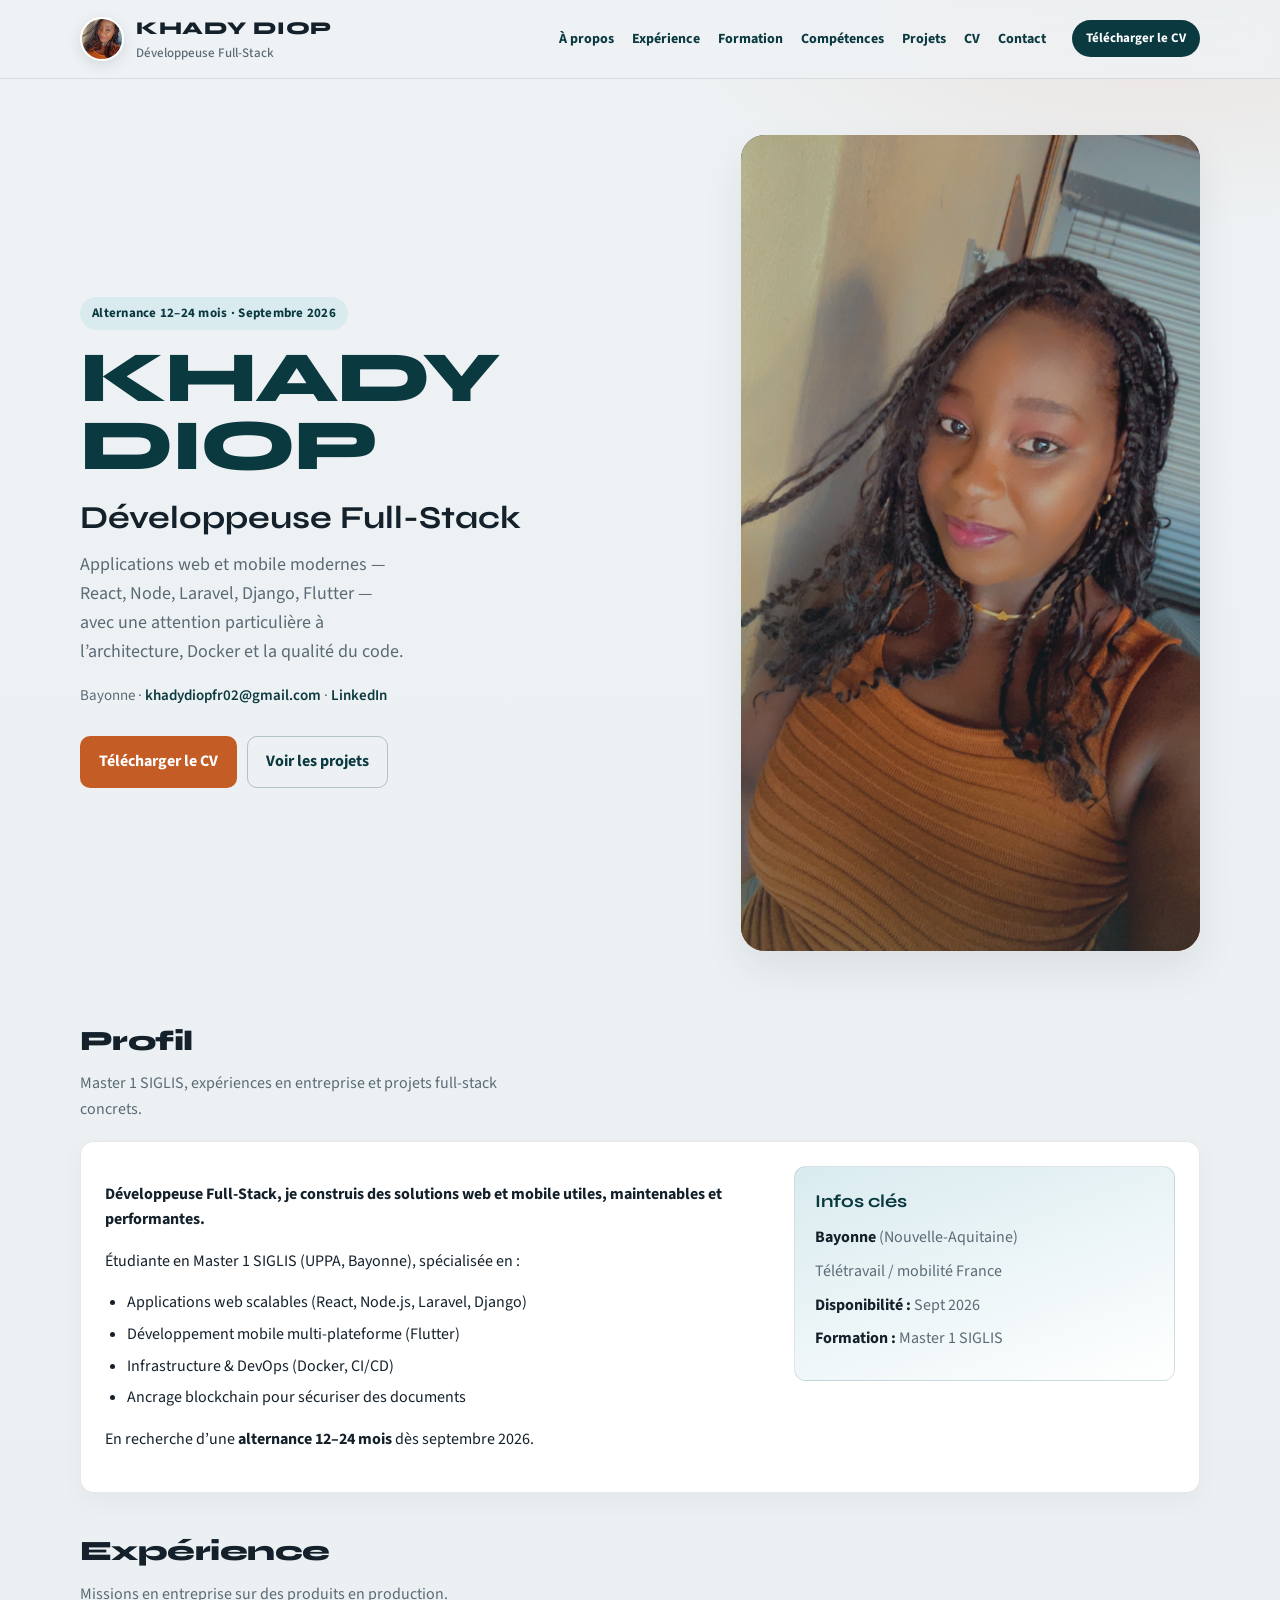
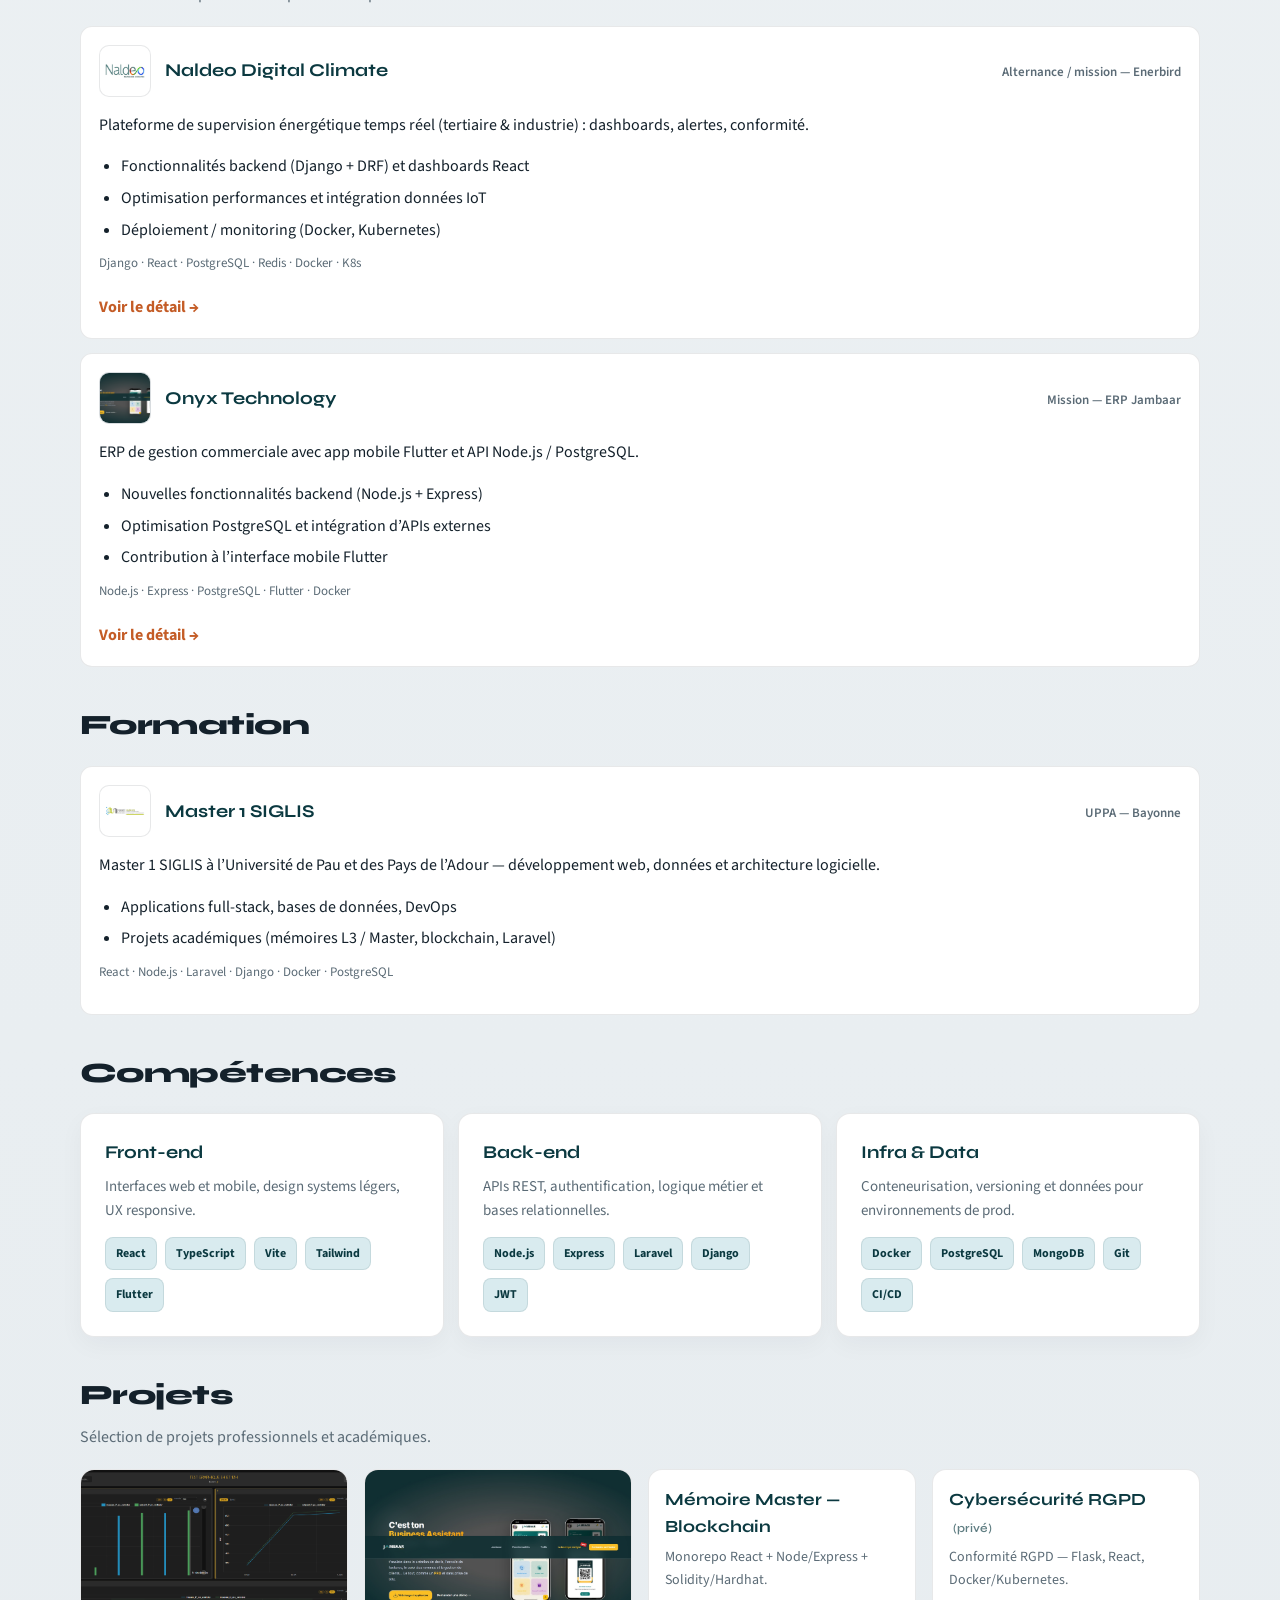
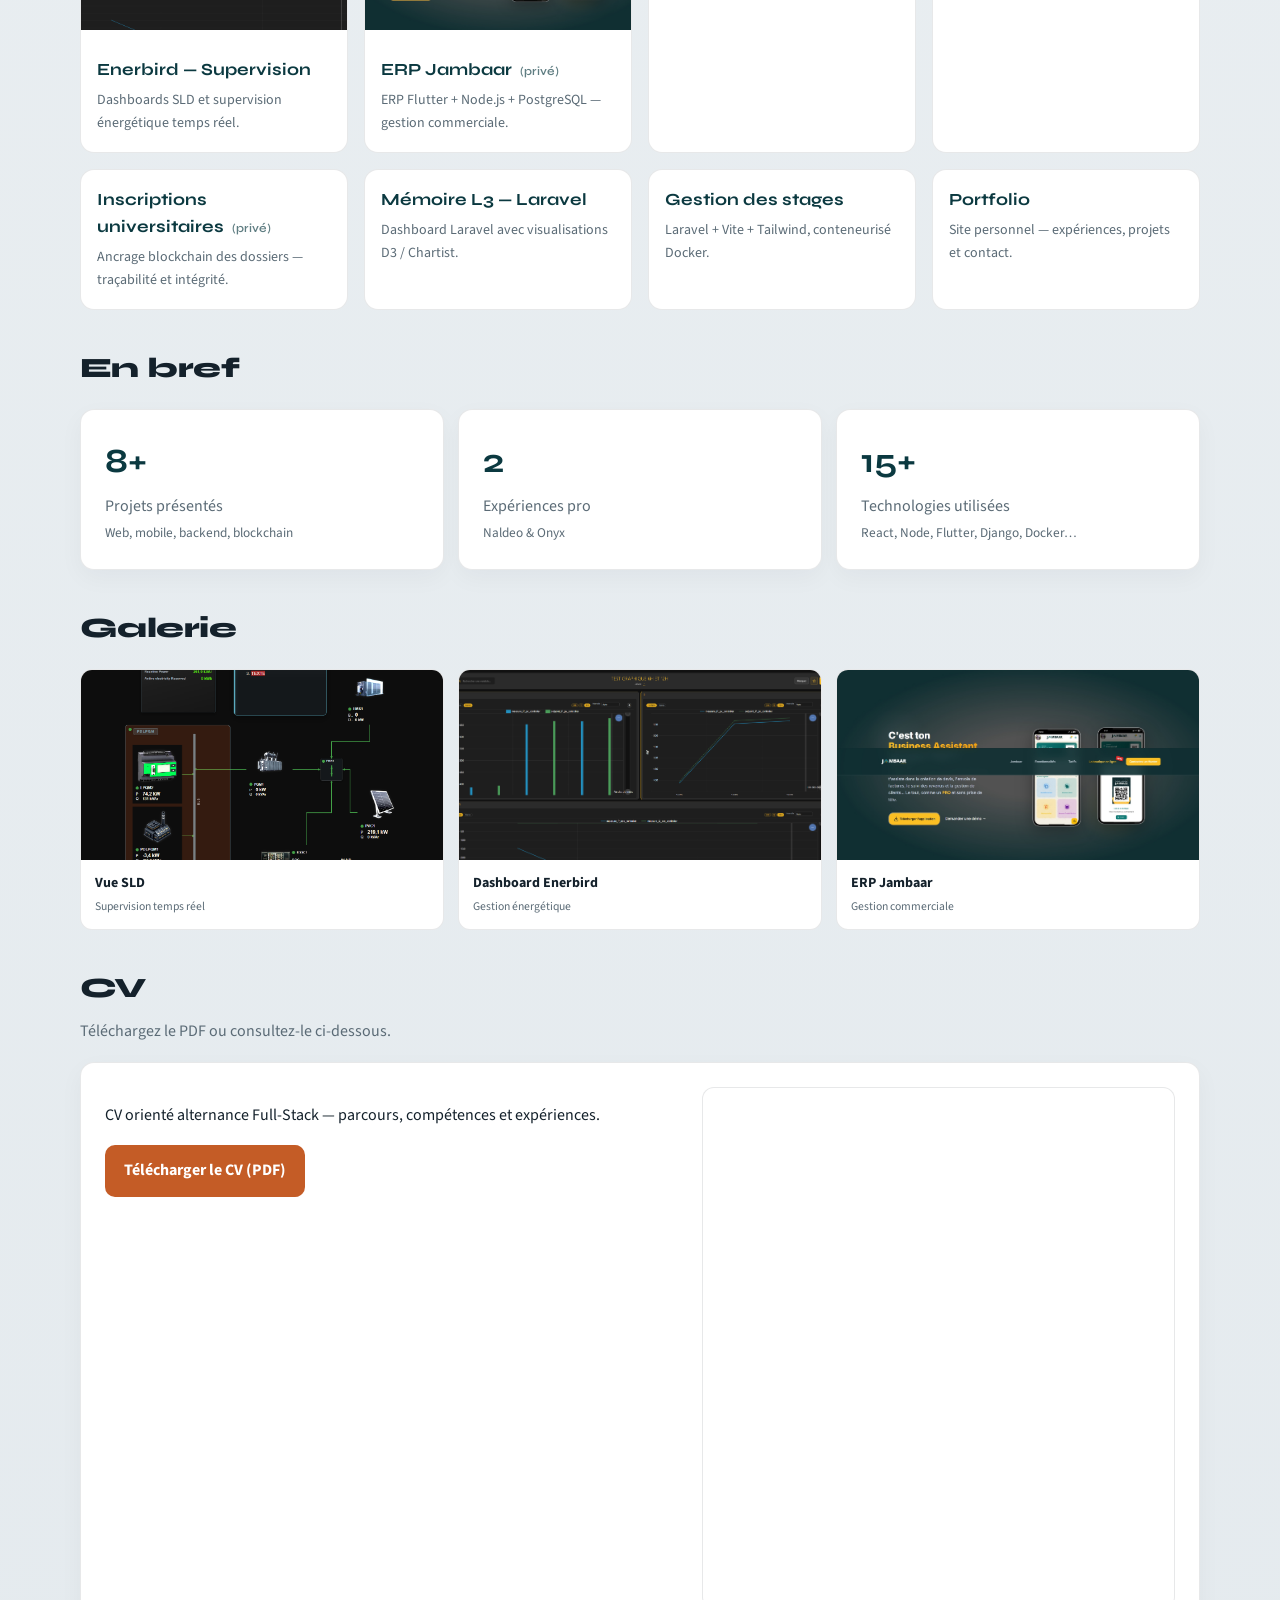
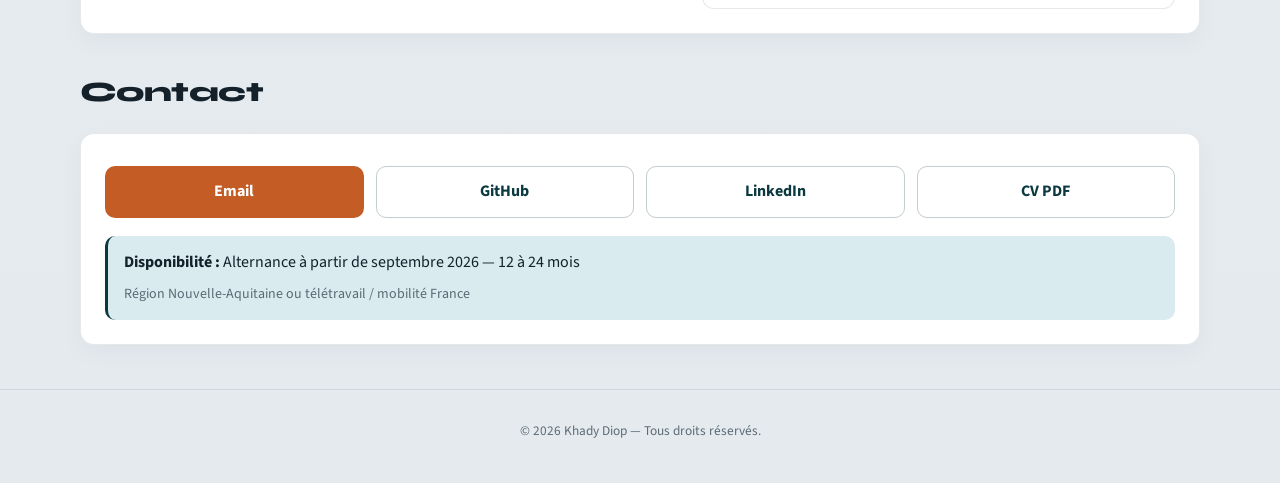
==== commit 997d7223: "feat: moderniser le design et republier le CV PDF Refonte visuelle claire, typo Syne/Source Sans, re" ====
--- a/index.html
+++ b/index.html
@@ -3,7 +3,7 @@
 <head>
   <meta charset="utf-8" />
   <meta name="viewport" content="width=device-width,initial-scale=1" />
-  <title>KHADY DIOP — Portfolio CV Développeuse Full-Stack</title>
+  <title>KHADY DIOP — Développeuse Full-Stack</title>
   <meta name="description" content="Portfolio professionnel de Khady Diop, développeuse Full-Stack. Expérience en React, Node.js, Flutter, Django, PostgreSQL, Docker. Recherche alternance 12-24 mois.">
   <meta name="keywords" content="développeuse, full-stack, react, node.js, flutter, django, alternance, portfolio, bayonne">
   <meta name="author" content="Khady Diop">
@@ -43,65 +43,78 @@
   <a class="skip-link" href="#main">Aller au contenu</a>
   <header class="site-header">
     <div class="container header-inner">
-      <div class="brand">
+      <a class="brand" href="/">
         <div class="avatar-wrap">
           <img id="avatar" src="/images/profile.JPG" alt="Photo de Khady Diop">
         </div>
         <div class="brand-text">
           <h1>KHADY DIOP</h1>
-          <p class="subtitle">Alternance — Développeuse Full‑Stack</p>
-        </div>
-      </div>
+          <p class="subtitle">Développeuse Full-Stack</p>
+        </div>
+      </a>
       <nav class="nav" aria-label="Navigation principale">
         <a href="#about">À propos</a>
         <a href="#experience">Expérience</a>
         <a href="#formation">Formation</a>
         <a href="#skills">Compétences</a>
         <a href="#projects">Projets</a>
+        <a href="#cv">CV</a>
         <a href="#contact">Contact</a>
+        <a class="nav-cv" href="/cv_alternance_khady.pdf" download>Télécharger le CV</a>
       </nav>
     </div>
   </header>
 
-  <main id="main" class="container">
-    <section class="hero">
+  <main id="main">
+    <section class="container hero">
       <div>
-        <h2>Développeuse Full‑Stack • Recherche alternance 12–24 mois</h2>
-        <p class="lead">Création d'applications web modernes — front (React/Vite/Tailwind) et back (Node, PHP/Laravel, Django). Conteneurisation (Docker), CI/CD et expérimentations blockchain.</p>
-        <p class="contact-line">Bayonne • <a href="mailto:khadydiopfr02@gmail.com">khadydiopfr02@gmail.com</a> • <a href="https://www.linkedin.com/in/khady-diop-dev" target="_blank" rel="noopener noreferrer">LinkedIn</a></p>
-      </div>
-      <div class="hero-cta">
-        <a class="btn" href="mailto:khadydiopfr02@gmail.com?subject=Demande%20de%20CV%20—%20Alternance">Demander mon CV</a>
-        <a class="btn btn-secondary" href="#contact">Me contacter</a>
-      </div>
-    </section>
-
-    <section id="about" class="card">
-      <h2>Profil</h2>
-      <div class="about-grid">
+        <p class="hero-kicker">Alternance 12–24 mois · Septembre 2026</p>
+        <p class="hero-name">KHADY DIOP</p>
+        <h2>Développeuse Full-Stack</h2>
+        <p class="lead">Applications web et mobile modernes — React, Node, Laravel, Django, Flutter — avec une attention particulière à l’architecture, Docker et la qualité du code.</p>
+        <p class="contact-line">Bayonne · <a href="mailto:khadydiopfr02@gmail.com">khadydiopfr02@gmail.com</a> · <a href="https://www.linkedin.com/in/khady-diop-dev" target="_blank" rel="noopener noreferrer">LinkedIn</a></p>
+        <div class="hero-cta">
+          <a class="btn" href="/cv_alternance_khady.pdf" download>Télécharger le CV</a>
+          <a class="btn btn-secondary" href="#projects">Voir les projets</a>
+        </div>
+      </div>
+      <div class="hero-visual" aria-hidden="true">
+        <img src="/images/profile.JPG" alt="">
+      </div>
+    </section>
+
+    <section id="about" class="container section">
+      <div class="section-head">
+        <h2>Profil</h2>
+        <p>Master 1 SIGLIS, expériences en entreprise et projets full-stack concrets.</p>
+      </div>
+      <div class="panel about-grid">
         <div>
-          <p><strong>Développeuse Full-Stack passionnée par les solutions modernes et performantes.</strong></p>
-          <p>Étudiante en Master 1 SIGLIS avec expérience en développement web et mobile. Spécialisée en :</p>
+          <p><strong>Développeuse Full-Stack, je construis des solutions web et mobile utiles, maintenables et performantes.</strong></p>
+          <p>Étudiante en Master 1 SIGLIS (UPPA, Bayonne), spécialisée en :</p>
           <ul>
             <li>Applications web scalables (React, Node.js, Laravel, Django)</li>
             <li>Développement mobile multi-plateforme (Flutter)</li>
-            <li>Infrastructure & DevOps (Docker, CI/CD)</li>
-            <li>Technologies blockchain pour sécurisation de documents</li>
+            <li>Infrastructure &amp; DevOps (Docker, CI/CD)</li>
+            <li>Ancrage blockchain pour sécuriser des documents</li>
           </ul>
-          <p>En recherche <strong>alternance 12-24 mois</strong> dès septembre 2026.</p>
-        </div>
-        <div class="about-aside">
-          <h3>Localisation</h3>
+          <p>En recherche d’une <strong>alternance 12–24 mois</strong> dès septembre 2026.</p>
+        </div>
+        <aside class="about-aside">
+          <h3>Infos clés</h3>
           <p><strong>Bayonne</strong> (Nouvelle-Aquitaine)</p>
           <p>Télétravail / mobilité France</p>
           <p><strong>Disponibilité :</strong> Sept 2026</p>
           <p><strong>Formation :</strong> Master 1 SIGLIS</p>
-        </div>
-      </div>
-    </section>
-
-    <section id="experience" class="card">
-      <h2>Expérience</h2>
+        </aside>
+      </div>
+    </section>
+
+    <section id="experience" class="container section">
+      <div class="section-head">
+        <h2>Expérience</h2>
+        <p>Missions en entreprise sur des produits en production.</p>
+      </div>
       <div class="experience-list">
         <article class="experience-item">
           <div class="experience-top">
@@ -132,8 +145,8 @@
           <p>ERP de gestion commerciale avec app mobile Flutter et API Node.js / PostgreSQL.</p>
           <ul>
             <li>Nouvelles fonctionnalités backend (Node.js + Express)</li>
-            <li>Optimisation PostgreSQL et intégration d'APIs externes</li>
-            <li>Contribution à l'interface mobile Flutter</li>
+            <li>Optimisation PostgreSQL et intégration d’APIs externes</li>
+            <li>Contribution à l’interface mobile Flutter</li>
           </ul>
           <p class="experience-stack">Node.js · Express · PostgreSQL · Flutter · Docker</p>
           <a class="experience-link" href="/projects/onyx.html">Voir le détail →</a>
@@ -141,8 +154,10 @@
       </div>
     </section>
 
-    <section id="formation" class="card">
-      <h2>Formation</h2>
+    <section id="formation" class="container section">
+      <div class="section-head">
+        <h2>Formation</h2>
+      </div>
       <div class="experience-list">
         <article class="experience-item">
           <div class="experience-top">
@@ -152,7 +167,7 @@
               <span class="experience-meta">UPPA — Bayonne</span>
             </div>
           </div>
-          <p>Master 1 SIGLIS à l'Université de Pau et des Pays de l'Adour (Bayonne) — développement web, données et architecture logicielle.</p>
+          <p>Master 1 SIGLIS à l’Université de Pau et des Pays de l’Adour — développement web, données et architecture logicielle.</p>
           <ul>
             <li>Applications full-stack, bases de données, DevOps</li>
             <li>Projets académiques (mémoires L3 / Master, blockchain, Laravel)</li>
@@ -162,146 +177,193 @@
       </div>
     </section>
 
-    <section id="skills" class="card">
-      <h2>Compétences</h2>
+    <section id="skills" class="container section">
+      <div class="section-head">
+        <h2>Compétences</h2>
+      </div>
       <div class="grid-3">
-        <div>
-          <h3>Front‑end</h3>
-          <p>React, TypeScript, Vite, Tailwind, Flutter, HTML, CSS</p>
-          <div class="skill-bar"><div style="width:88%">React / TypeScript</div></div>
-        </div>
-        <div>
-          <h3>Back‑end</h3>
-          <p>Node.js, Express, PHP (Laravel), Django, APIs REST, JWT</p>
-          <div class="skill-bar"><div style="width:80%">Node.js / Laravel / Django</div></div>
-        </div>
-        <div>
-          <h3>Infra & Data</h3>
-          <p>Docker, docker‑compose, PostgreSQL, MongoDB, Git, CI/CD</p>
-          <div class="skill-bar"><div style="width:78%">Docker / PostgreSQL</div></div>
-        </div>
-      </div>
-    </section>
-
-    <section id="projects" class="card">
-      <h2>Projets</h2>
+        <div class="panel skill-card">
+          <h3>Front-end</h3>
+          <p>Interfaces web et mobile, design systems légers, UX responsive.</p>
+          <div class="tag-row">
+            <span class="tag">React</span>
+            <span class="tag">TypeScript</span>
+            <span class="tag">Vite</span>
+            <span class="tag">Tailwind</span>
+            <span class="tag">Flutter</span>
+          </div>
+        </div>
+        <div class="panel skill-card">
+          <h3>Back-end</h3>
+          <p>APIs REST, authentification, logique métier et bases relationnelles.</p>
+          <div class="tag-row">
+            <span class="tag">Node.js</span>
+            <span class="tag">Express</span>
+            <span class="tag">Laravel</span>
+            <span class="tag">Django</span>
+            <span class="tag">JWT</span>
+          </div>
+        </div>
+        <div class="panel skill-card">
+          <h3>Infra &amp; Data</h3>
+          <p>Conteneurisation, versioning et données pour environnements de prod.</p>
+          <div class="tag-row">
+            <span class="tag">Docker</span>
+            <span class="tag">PostgreSQL</span>
+            <span class="tag">MongoDB</span>
+            <span class="tag">Git</span>
+            <span class="tag">CI/CD</span>
+          </div>
+        </div>
+      </div>
+    </section>
+
+    <section id="projects" class="container section">
+      <div class="section-head">
+        <h2>Projets</h2>
+        <p>Sélection de projets professionnels et académiques.</p>
+      </div>
       <div class="projects-grid">
         <a class="project-card" href="/projects/enerbird.html">
-          <h3>Enerbird — SLD / Supervision</h3>
-          <p>Vue supervision SLD, dashboards ESS — captures et notes techniques.</p>
           <div class="project-hero"><img src="/images/enerbd1.png" alt="Capture d'écran Enerbird" loading="lazy"></div>
+          <div class="project-body">
+            <h3>Enerbird — Supervision</h3>
+            <p>Dashboards SLD et supervision énergétique temps réel.</p>
+          </div>
         </a>
 
         <a class="project-card" href="/projects/erp_jambaar.html">
-          <h3>ERP Jambaar <span class="priv">(privé)</span></h3>
-          <p>ERP Flutter + Node.js + PostgreSQL — gestion commerciale et modules métiers.</p>
           <div class="project-hero"><img src="/images/jambaar.jpeg" alt="Capture d'écran ERP Jambaar" loading="lazy"></div>
+          <div class="project-body">
+            <h3>ERP Jambaar <span class="priv">(privé)</span></h3>
+            <p>ERP Flutter + Node.js + PostgreSQL — gestion commerciale.</p>
+          </div>
         </a>
 
         <a class="project-card" href="/projects/memoireMaster.html">
-          <h3>Mémoire Master — Ancrage blockchain</h3>
-          <p>Monorepo full‑stack — React (Vite) + Node/Express (TypeScript) + Solidity/Hardhat.</p>
+          <div class="project-body">
+            <h3>Mémoire Master — Blockchain</h3>
+            <p>Monorepo React + Node/Express + Solidity/Hardhat.</p>
+          </div>
         </a>
 
         <a class="project-card" href="/projects/cyber_rgpd.html">
-          <h3>Plateforme cybersécurité RGPD <span class="priv">(privé)</span></h3>
-          <p>Solution de conformité RGPD — Flask, React, Docker/Kubernetes.</p>
+          <div class="project-body">
+            <h3>Cybersécurité RGPD <span class="priv">(privé)</span></h3>
+            <p>Conformité RGPD — Flask, React, Docker/Kubernetes.</p>
+          </div>
         </a>
 
         <a class="project-card" href="/projects/inscriptions_univ.html">
-          <h3>Inscriptions universitaires <span class="priv">(privé)</span></h3>
-          <p>Ancrage blockchain des dossiers d'inscription — traçabilité et intégrité.</p>
+          <div class="project-body">
+            <h3>Inscriptions universitaires <span class="priv">(privé)</span></h3>
+            <p>Ancrage blockchain des dossiers — traçabilité et intégrité.</p>
+          </div>
         </a>
 
         <a class="project-card" href="/projects/MemoireL3.html">
-          <h3>Mémoire L3 — Dashboard Laravel</h3>
-          <p>Application Laravel / PHP avec visualisations (D3, Chartist).</p>
+          <div class="project-body">
+            <h3>Mémoire L3 — Laravel</h3>
+            <p>Dashboard Laravel avec visualisations D3 / Chartist.</p>
+          </div>
         </a>
 
         <a class="project-card" href="/projects/stage.html">
-          <h3>Gestion des stages</h3>
-          <p>Laravel + Vite + Tailwind, conteneurisé (Docker).</p>
+          <div class="project-body">
+            <h3>Gestion des stages</h3>
+            <p>Laravel + Vite + Tailwind, conteneurisé Docker.</p>
+          </div>
         </a>
 
         <a class="project-card" href="/projects/Portfolio.html">
-          <h3>Portfolio</h3>
-          <p>Site personnel — présentation de la stack et des expériences.</p>
-        </a>
-      </div>
-    </section>
-
-    <section class="card">
-      <h2>En bref</h2>
+          <div class="project-body">
+            <h3>Portfolio</h3>
+            <p>Site personnel — expériences, projets et contact.</p>
+          </div>
+        </a>
+      </div>
+    </section>
+
+    <section class="container section">
+      <div class="section-head">
+        <h2>En bref</h2>
+      </div>
       <div class="grid-3">
-        <div>
+        <div class="panel stat-card">
           <h3 class="stat-number">8+</h3>
           <p>Projets présentés<br><small>Web, mobile, backend, blockchain</small></p>
         </div>
-        <div>
+        <div class="panel stat-card">
           <h3 class="stat-number">2</h3>
           <p>Expériences pro<br><small>Naldeo &amp; Onyx</small></p>
         </div>
-        <div>
+        <div class="panel stat-card">
           <h3 class="stat-number">15+</h3>
           <p>Technologies utilisées<br><small>React, Node, Flutter, Django, Docker…</small></p>
         </div>
       </div>
     </section>
 
-    <section class="card">
-      <h2>Points forts</h2>
-      <div class="grid-3">
-        <div>
-          <h3>Design</h3>
-          <p>Interfaces modernes, responsive. UX/UI avec Figma et Tailwind.</p>
-        </div>
-        <div>
-          <h3>Optimisation</h3>
-          <p>Performance, scalabilité, clean code. Attention aux temps de réponse API.</p>
-        </div>
-        <div>
-          <h3>Sécurité</h3>
-          <p>Authentification JWT, bonnes pratiques RGPD, déploiement conteneurisé.</p>
-        </div>
-      </div>
-    </section>
-
-    <section id="gallery" class="card">
-      <h2>Galerie</h2>
+    <section id="gallery" class="container section">
+      <div class="section-head">
+        <h2>Galerie</h2>
+      </div>
       <div class="gallery-grid">
         <div class="gallery-item">
-          <img src="/images/sld.png" alt="Vue SLD Enerbird" style="height:200px; object-fit:cover;" loading="lazy">
+          <img src="/images/sld.png" alt="Vue SLD Enerbird" loading="lazy">
           <p><strong>Vue SLD</strong><br><small>Supervision temps réel</small></p>
         </div>
         <div class="gallery-item">
-          <img src="/images/enerbd1.png" alt="Dashboard Enerbird" style="height:200px; object-fit:cover;" loading="lazy">
+          <img src="/images/enerbd1.png" alt="Dashboard Enerbird" loading="lazy">
           <p><strong>Dashboard Enerbird</strong><br><small>Gestion énergétique</small></p>
         </div>
         <div class="gallery-item">
-          <img src="/images/jambaar.jpeg" alt="ERP Jambaar" style="height:200px; object-fit:cover;" loading="lazy">
+          <img src="/images/jambaar.jpeg" alt="ERP Jambaar" loading="lazy">
           <p><strong>ERP Jambaar</strong><br><small>Gestion commerciale</small></p>
         </div>
       </div>
     </section>
 
-    <section id="contact" class="card">
-      <h2>Contact</h2>
-      <div class="contact-grid">
-        <a href="mailto:khadydiopfr02@gmail.com" class="btn contact-btn">Email</a>
-        <a href="https://github.com/arame7" target="_blank" rel="noopener noreferrer" class="btn btn-secondary contact-btn">GitHub</a>
-        <a href="https://www.linkedin.com/in/khady-diop-dev" target="_blank" rel="noopener noreferrer" class="btn btn-secondary contact-btn">LinkedIn</a>
-        <a href="mailto:khadydiopfr02@gmail.com?subject=Demande%20de%20CV%20—%20Alternance" class="btn btn-secondary contact-btn">Demander le CV</a>
-      </div>
-      <div class="availability-box">
-        <p><strong>Disponibilité :</strong> Alternance à partir de septembre 2026 — 12 à 24 mois</p>
-        <p class="availability-note">Région Nouvelle-Aquitaine ou télétravail / mobilité France</p>
+    <section id="cv" class="container section">
+      <div class="section-head">
+        <h2>CV</h2>
+        <p>Téléchargez le PDF ou consultez-le ci-dessous.</p>
+      </div>
+      <div class="panel cv-panel">
+        <div>
+          <p>CV orienté alternance Full-Stack — parcours, compétences et expériences.</p>
+          <p style="margin-top:16px">
+            <a class="btn" href="/cv_alternance_khady.pdf" download>Télécharger le CV (PDF)</a>
+          </p>
+        </div>
+        <div class="cv-frame">
+          <iframe src="/cv_alternance_khady.pdf" title="CV de Khady Diop"></iframe>
+        </div>
+      </div>
+    </section>
+
+    <section id="contact" class="container section">
+      <div class="section-head">
+        <h2>Contact</h2>
+      </div>
+      <div class="panel">
+        <div class="contact-grid">
+          <a href="mailto:khadydiopfr02@gmail.com" class="btn contact-btn">Email</a>
+          <a href="https://github.com/arame7" target="_blank" rel="noopener noreferrer" class="btn btn-secondary contact-btn">GitHub</a>
+          <a href="https://www.linkedin.com/in/khady-diop-dev" target="_blank" rel="noopener noreferrer" class="btn btn-secondary contact-btn">LinkedIn</a>
+          <a href="/cv_alternance_khady.pdf" download class="btn btn-secondary contact-btn">CV PDF</a>
+        </div>
+        <div class="availability-box">
+          <p><strong>Disponibilité :</strong> Alternance à partir de septembre 2026 — 12 à 24 mois</p>
+          <p class="availability-note">Région Nouvelle-Aquitaine ou télétravail / mobilité France</p>
+        </div>
       </div>
     </section>
   </main>
 
   <footer class="site-footer">
     <div class="container">
-      <small>© 2026 KHADY DIOP — Tous droits réservés.</small>
+      <small>© 2026 Khady Diop — Tous droits réservés.</small>
     </div>
   </footer>
 </body>
--- a/styles.css
+++ b/styles.css
@@ -1,122 +1,279 @@
-/* Design amélioré: avatar, barres, gallery */
+@import url('https://fonts.googleapis.com/css2?family=Source+Sans+3:wght@400;500;600;700&family=Syne:wght@600;700;800&display=swap');
+
 :root{
-  --bg:#07151a; /* deep background */
-  --card:#0f1724;
-  --muted:#94a3b8;
-  --accent:#D9733B; /* terracotta */
-  --accent-deep:#0B3940; /* teal deep */
-  --cta:#F3C623; /* warm yellow */
-  --text:#e6eef8;
-  --glass: rgba(255,255,255,0.03);
-}
+  --bg:#eef2f4;
+  --bg-deep:#e4eaee;
+  --surface:#ffffff;
+  --text:#14212b;
+  --muted:#5b6b76;
+  --line:rgba(20,33,43,0.1);
+  --accent:#0b3940;
+  --accent-soft:#d9ebef;
+  --cta:#c45c26;
+  --cta-hover:#a94b1c;
+  --radius:14px;
+  --shadow:0 18px 40px rgba(20,33,43,0.08);
+  --max:1120px;
+}
+
 *{box-sizing:border-box}
-body{font-family:Inter,ui-sans-serif,system-ui,-apple-system,"Segoe UI",Roboto,"Helvetica Neue",Arial; margin:0;background:linear-gradient(180deg,var(--bg),#031219 160%);color:var(--text);line-height:1.5;-webkit-font-smoothing:antialiased}
-.container{max-width:1100px;margin:0 auto;padding:28px}
-.site-header{backdrop-filter:blur(6px);position:sticky;top:0;background:linear-gradient(180deg,rgba(3,6,10,0.6),rgba(3,6,10,0.3));border-bottom:1px solid rgba(255,255,255,0.03);z-index:40}
-.header-inner{display:flex;align-items:center;justify-content:space-between;padding:12px 0}
-.brand{display:flex;align-items:center;gap:12px}
-.avatar-wrap{width:64px;height:64px;border-radius:50%;overflow:hidden;border:2px solid rgba(255,255,255,0.06);box-shadow:0 6px 18px rgba(0,0,0,0.6);animation:fadeInScale .6s ease-out}
+html{scroll-behavior:smooth}
+body{
+  margin:0;
+  font-family:"Source Sans 3",ui-sans-serif,system-ui,sans-serif;
+  color:var(--text);
+  background:
+    radial-gradient(1200px 500px at 10% -10%, rgba(11,57,64,0.12), transparent 60%),
+    radial-gradient(900px 420px at 90% 0%, rgba(196,92,38,0.1), transparent 55%),
+    linear-gradient(180deg, var(--bg), var(--bg-deep));
+  line-height:1.6;
+  -webkit-font-smoothing:antialiased;
+}
+
+img{max-width:100%;display:block}
+a{color:var(--accent)}
+a:hover{color:var(--cta)}
+
+.container{max-width:var(--max);margin:0 auto;padding:0 28px}
+.skip-link{position:absolute;left:-9999px;top:auto;width:1px;height:1px;overflow:hidden;z-index:100}
+.skip-link:focus{left:16px;top:16px;width:auto;height:auto;padding:10px 14px;background:var(--cta);color:#fff;border-radius:8px;font-weight:700}
+
+/* Header */
+.site-header{
+  position:sticky;top:0;z-index:40;
+  backdrop-filter:blur(12px);
+  background:rgba(238,242,244,0.82);
+  border-bottom:1px solid var(--line);
+}
+.header-inner{
+  display:flex;align-items:center;justify-content:space-between;
+  gap:20px;padding:14px 0;
+}
+.brand{display:flex;align-items:center;gap:12px;text-decoration:none;color:inherit}
+.avatar-wrap{
+  width:44px;height:44px;border-radius:50%;overflow:hidden;
+  border:2px solid #fff;box-shadow:0 4px 14px rgba(20,33,43,0.12);
+}
 .avatar-wrap img{width:100%;height:100%;object-fit:cover}
-.brand-text h1{margin:0;font-size:18px;animation:slideInLeft .5s ease-out}
-.subtitle{color:var(--cta);margin:2px 0;font-weight:600}
-.nav a{color:var(--muted);margin-left:18px;text-decoration:none;transition:color .3s ease}
+.brand-text h1{
+  margin:0;font-family:Syne,sans-serif;font-size:15px;letter-spacing:0.04em;font-weight:800;
+}
+.subtitle{margin:0;color:var(--muted);font-size:13px;font-weight:500}
+.nav{display:flex;flex-wrap:wrap;gap:8px 18px;align-items:center}
+.nav a{
+  color:var(--muted);text-decoration:none;font-weight:600;font-size:14px;
+  position:relative;padding:4px 0;
+}
+.nav a::after{
+  content:"";position:absolute;left:0;bottom:0;width:0;height:2px;
+  background:var(--cta);transition:width .25s ease;
+}
 .nav a:hover{color:var(--text)}
-.hero{display:flex;justify-content:space-between;gap:20px;padding:26px;background:linear-gradient(180deg,rgba(255,255,255,0.01),transparent);border-radius:12px;margin:18px 0;animation:fadeInUp .6s ease-out .1s both}
-.hero h2{margin:0;font-size:22px}
-.lead{color:var(--muted);margin-top:8px}
-.contact-line{color:var(--muted);margin-top:12px}
-.skip-link{position:absolute;left:-9999px;top:auto;width:1px;height:1px;overflow:hidden;z-index:100}
-.skip-link:focus{left:16px;top:16px;width:auto;height:auto;padding:10px 14px;background:var(--cta);color:#041217;border-radius:8px;font-weight:700}
-.btn{display:inline-block;background:var(--accent);color:white;padding:10px 16px;border-radius:10px;text-decoration:none;font-weight:600;transition:all .3s ease;margin-right:8px;margin-top:8px}
-.btn:hover{transform:translateY(-3px);box-shadow:0 8px 20px rgba(217,115,59,0.4);background:var(--cta);color:#041217}
-.btn:focus-visible,.nav a:focus-visible,.project-card:focus-visible,.experience-link:focus-visible{outline:2px solid var(--cta);outline-offset:3px}
-.btn-secondary{background:transparent;border:1px solid rgba(255,255,255,0.18);color:var(--text)}
-.btn-secondary:hover{background:rgba(255,255,255,0.06);box-shadow:none;color:var(--cta);border-color:rgba(243,198,35,0.45)}
-.about-grid{display:grid;grid-template-columns:1fr 1fr;gap:20px;align-items:start}
-.about-aside{background:linear-gradient(135deg,rgba(217,115,59,0.1),rgba(11,57,64,0.1));padding:20px;border-radius:12px;border:1px solid rgba(217,115,59,0.2)}
-.about-aside h3{margin-top:0}
-.experience-list{display:grid;gap:18px;margin-top:8px}
-.experience-item{padding:16px;border-radius:10px;border:1px solid rgba(255,255,255,0.04);background:linear-gradient(180deg,rgba(255,255,255,0.02),transparent)}
-.experience-top{display:flex;align-items:center;gap:14px;margin-bottom:12px}
+.nav a:hover::after{width:100%}
+.nav-cv{
+  margin-left:8px;padding:8px 14px!important;
+  background:var(--accent);color:#fff!important;border-radius:999px;
+  font-size:13px!important;
+}
+.nav-cv::after{display:none!important}
+.nav-cv:hover{background:var(--cta);color:#fff!important}
+
+/* Hero */
+.hero{
+  display:grid;grid-template-columns:1.15fr 0.85fr;gap:40px;align-items:center;
+  min-height:min(78vh,720px);padding:56px 0 40px;
+  animation:fadeInUp .7s ease both;
+}
+.hero-kicker{
+  display:inline-block;margin:0 0 14px;padding:6px 12px;
+  background:var(--accent-soft);color:var(--accent);
+  border-radius:999px;font-size:13px;font-weight:700;letter-spacing:0.02em;
+}
+.hero-name{
+  margin:0;font-family:Syne,sans-serif;font-size:clamp(40px,7vw,72px);
+  line-height:0.95;letter-spacing:-0.03em;font-weight:800;color:var(--accent);
+}
+.hero h2{
+  margin:18px 0 0;font-family:Syne,sans-serif;font-size:clamp(22px,3vw,32px);
+  line-height:1.2;font-weight:700;
+}
+.lead{color:var(--muted);margin-top:14px;font-size:18px;max-width:36ch}
+.contact-line{color:var(--muted);margin-top:16px;font-size:15px}
+.contact-line a{font-weight:600;text-decoration:none}
+.hero-cta{display:flex;flex-wrap:wrap;gap:10px;margin-top:28px}
+.hero-visual{
+  position:relative;border-radius:24px;overflow:hidden;
+  min-height:420px;box-shadow:var(--shadow);
+  background:linear-gradient(145deg, var(--accent), #164e57 55%, var(--cta));
+  animation:fadeInScale .8s ease .1s both;
+}
+.hero-visual img{
+  width:100%;height:100%;object-fit:cover;min-height:420px;
+  mix-blend-mode:normal;opacity:0.92;
+}
+.hero-visual::after{
+  content:"";position:absolute;inset:0;
+  background:linear-gradient(180deg, transparent 45%, rgba(11,57,64,0.45));
+  pointer-events:none;
+}
+
+/* Buttons */
+.btn{
+  display:inline-flex;align-items:center;justify-content:center;
+  background:var(--cta);color:#fff;padding:12px 18px;border-radius:10px;
+  text-decoration:none;font-weight:700;border:1px solid transparent;
+  transition:transform .2s ease, background .2s ease, box-shadow .2s ease;
+}
+.btn:hover{background:var(--cta-hover);color:#fff;transform:translateY(-2px);box-shadow:0 10px 24px rgba(196,92,38,0.25)}
+.btn-secondary{
+  background:transparent;color:var(--accent);border-color:rgba(11,57,64,0.25);
+}
+.btn-secondary:hover{background:var(--accent);color:#fff;box-shadow:none}
+.btn:focus-visible,.nav a:focus-visible,.project-card:focus-visible,.experience-link:focus-visible{
+  outline:2px solid var(--cta);outline-offset:3px;
+}
+
+/* Sections */
+.section{padding:28px 0 8px;animation:fadeInUp .6s ease both}
+.section-head{margin-bottom:18px}
+.section-head h2{
+  margin:0;font-family:Syne,sans-serif;font-size:28px;letter-spacing:-0.02em;font-weight:800;
+}
+.section-head p{margin:8px 0 0;color:var(--muted);max-width:54ch}
+
+.panel{
+  background:var(--surface);border:1px solid var(--line);
+  border-radius:var(--radius);padding:24px;box-shadow:0 8px 24px rgba(20,33,43,0.04);
+}
+
+.about-grid{display:grid;grid-template-columns:1.4fr 0.8fr;gap:22px;align-items:start}
+.about-aside{
+  background:linear-gradient(160deg, var(--accent-soft), #fff);
+  border:1px solid rgba(11,57,64,0.12);border-radius:12px;padding:20px;
+}
+.about-aside h3{margin-top:0;font-family:Syne,sans-serif;color:var(--accent)}
+.about-aside p{margin:8px 0;color:var(--muted)}
+.about-aside strong{color:var(--text)}
+
+.experience-list{display:grid;gap:14px}
+.experience-item{
+  padding:18px;border-radius:12px;border:1px solid var(--line);
+  background:#fff;transition:border-color .2s ease, transform .2s ease;
+}
+.experience-item:hover{border-color:rgba(11,57,64,0.28);transform:translateY(-2px)}
+.experience-top{display:flex;align-items:center;gap:14px;margin-bottom:10px}
 .experience-header{display:flex;flex-wrap:wrap;align-items:baseline;justify-content:space-between;gap:8px;flex:1;min-width:0}
-.experience-header h3{margin:0;color:var(--cta)}
-.experience-meta{color:var(--muted);font-size:13px}
+.experience-header h3{margin:0;font-family:Syne,sans-serif;font-size:18px;color:var(--accent)}
+.experience-meta{color:var(--muted);font-size:13px;font-weight:600}
 .experience-stack{color:var(--muted);font-size:13px;margin-top:10px}
-.experience-link{display:inline-block;margin-top:8px;color:var(--cta);text-decoration:none;font-weight:600}
+.experience-link{display:inline-block;margin-top:8px;color:var(--cta);text-decoration:none;font-weight:700}
 .experience-link:hover{text-decoration:underline}
-.org-logo{width:56px;height:56px;object-fit:contain;border-radius:10px;background:#fff;padding:6px;flex-shrink:0;border:1px solid rgba(255,255,255,0.08)}
-.org-logo-cover{object-fit:cover;padding:0;background:rgba(255,255,255,0.04)}
-.stat-number{margin-top:0}
-.contact-grid{display:grid;grid-template-columns:repeat(auto-fit,minmax(160px,1fr));gap:12px;margin-top:16px}
-.contact-btn{text-align:center;justify-content:center;margin:0}
-.availability-box{margin-top:20px;padding:14px;background:rgba(243,198,35,0.05);border-left:3px solid var(--cta);border-radius:6px}
+.org-logo{
+  width:52px;height:52px;object-fit:contain;border-radius:10px;
+  background:#fff;padding:5px;flex-shrink:0;border:1px solid var(--line);
+}
+.org-logo-cover{object-fit:cover;padding:0;background:var(--bg)}
+
+.grid-3{display:grid;grid-template-columns:repeat(3,1fr);gap:14px}
+.skill-card h3{margin:0 0 8px;font-family:Syne,sans-serif;font-size:18px;color:var(--accent)}
+.skill-card p{margin:0;color:var(--muted);font-size:15px}
+.tag-row{display:flex;flex-wrap:wrap;gap:8px;margin-top:14px}
+.tag{
+  display:inline-block;padding:6px 10px;border-radius:8px;font-size:12px;font-weight:700;
+  background:var(--accent-soft);color:var(--accent);border:1px solid rgba(11,57,64,0.1);
+}
+
+.projects-grid{display:grid;grid-template-columns:repeat(auto-fit,minmax(260px,1fr));gap:16px;margin-top:8px}
+.project-card{
+  display:flex;flex-direction:column;gap:10px;padding:0;overflow:hidden;
+  background:#fff;border:1px solid var(--line);border-radius:14px;
+  text-decoration:none;color:var(--text);
+  transition:transform .25s ease, box-shadow .25s ease, border-color .25s ease;
+}
+.project-card:hover{
+  transform:translateY(-6px);box-shadow:var(--shadow);border-color:rgba(11,57,64,0.22);
+}
+.project-card .project-body{padding:16px 16px 18px}
+.project-card h3{margin:0 0 6px;font-family:Syne,sans-serif;font-size:17px;color:var(--accent)}
+.project-card:hover h3{color:var(--cta)}
+.project-card p{color:var(--muted);margin:0;font-size:14px}
+.project-card .project-hero{
+  margin:0;border-radius:0;min-height:150px;background:var(--bg-deep);
+}
+.project-card .project-hero img{
+  width:100%;height:160px;object-fit:cover;box-shadow:none;margin:0;
+}
+.priv{opacity:0.65;font-size:12px;margin-left:4px;font-weight:600}
+
+.stat-number{margin:0;font-family:Syne,sans-serif;font-size:34px;color:var(--accent)}
+.stat-card p{margin:6px 0 0;color:var(--muted)}
+
+.gallery-grid{display:grid;grid-template-columns:repeat(auto-fit,minmax(240px,1fr));gap:14px}
+.gallery-item{
+  background:#fff;border:1px solid var(--line);border-radius:12px;overflow:hidden;
+  transition:transform .2s ease, box-shadow .2s ease;
+}
+.gallery-item:hover{transform:translateY(-4px);box-shadow:var(--shadow)}
+.gallery-item img{width:100%;height:190px;object-fit:cover}
+.gallery-item p{margin:0;padding:12px 14px;color:var(--muted);font-size:14px}
+.gallery-item strong{color:var(--text)}
+
+.contact-grid{display:grid;grid-template-columns:repeat(auto-fit,minmax(150px,1fr));gap:12px;margin-top:8px}
+.contact-btn{margin:0;width:100%}
+.availability-box{
+  margin-top:18px;padding:14px 16px;border-radius:10px;
+  background:var(--accent-soft);border-left:3px solid var(--accent);
+}
 .availability-box p{margin:0}
 .availability-note{margin-top:8px!important;font-size:14px;color:var(--muted)}
+
+.cv-panel{display:grid;grid-template-columns:1.1fr 0.9fr;gap:18px;align-items:start}
+.cv-frame{
+  border:1px solid var(--line);border-radius:12px;overflow:hidden;background:#fff;min-height:420px;
+}
+.cv-frame iframe{width:100%;height:520px;border:0;display:block}
+
+.tech-stack{display:flex;flex-wrap:wrap;gap:8px;margin-top:10px}
+.tech-badge{
+  display:inline-block;background:var(--accent-soft);border:1px solid rgba(11,57,64,0.12);
+  padding:6px 11px;border-radius:8px;font-size:12px;font-weight:700;color:var(--accent);
+}
+.note{color:var(--muted);font-size:14px;font-style:italic}
+.site-header .header-inner a{color:var(--accent);text-decoration:none;font-weight:700}
+.site-header .header-inner h1{margin:0;font-family:Syne,sans-serif;font-size:18px;color:var(--text)}
+.site-footer{padding:28px 0 40px;border-top:1px solid var(--line);text-align:center;color:var(--muted);margin-top:36px}
+
+/* Project detail pages keep working */
+.card{
+  background:var(--surface);padding:22px;border-radius:var(--radius);margin:18px 0;
+  border:1px solid var(--line);box-shadow:0 8px 24px rgba(20,33,43,0.04);
+}
+.project-hero{
+  display:flex;align-items:center;justify-content:center;margin:18px 0;
+  border-radius:12px;overflow:hidden;background:var(--bg-deep);
+}
+.project-hero img{max-width:100%;height:auto;box-shadow:none}
+h3{margin-top:20px;margin-bottom:10px;font-size:18px;color:var(--accent);font-family:Syne,sans-serif}
+ul{margin:10px 0;padding-left:22px}
+ul li{margin:6px 0}
+pre{
+  background:#f3f6f8;padding:12px;border-radius:8px;overflow-x:auto;
+  border-left:3px solid var(--accent);font-size:13px;line-height:1.4;
+}
+
+@keyframes fadeInScale{0%{opacity:0;transform:scale(.97)}100%{opacity:1;transform:scale(1)}}
+@keyframes fadeInUp{0%{opacity:0;transform:translateY(18px)}100%{opacity:1;transform:translateY(0)}}
+
 @media (prefers-reduced-motion:reduce){
   *,*::before,*::after{animation:none!important;transition:none!important}
 }
-.card{background:var(--card);padding:18px;border-radius:12px;margin:18px 0;border:1px solid rgba(255,255,255,0.02);animation:fadeInUp .6s ease-out;animation-fill-mode:both}
-.card:nth-child(1){animation-delay:.05s}
-.card:nth-child(2){animation-delay:.1s}
-.card:nth-child(3){animation-delay:.15s}
-.grid-3{display:grid;grid-template-columns:repeat(3,1fr);gap:14px}
-.grid-3>div{animation:fadeInUp .5s ease-out;animation-fill-mode:both}
-.grid-3>div:nth-child(1){animation-delay:.1s}
-.grid-3>div:nth-child(2){animation-delay:.15s}
-.grid-3>div:nth-child(3){animation-delay:.2s}
-.skill-bar{background:rgba(255,255,255,0.03);border-radius:10px;margin-top:10px;padding:6px}
-.skill-bar>div{background:linear-gradient(90deg,var(--accent),var(--cta));padding:8px;border-radius:8px;color:#041217;font-weight:700;animation:slideInRight .8s ease-out forwards;width:0}
-.skill-bar:nth-child(1)>div{animation-delay:.2s;width:88%}
-.skill-bar:nth-child(2)>div{animation-delay:.3s;width:80%}
-.skill-bar:nth-child(3)>div{animation-delay:.4s;width:78%}
-.projects-grid{display:grid;grid-template-columns:repeat(auto-fit,minmax(240px,1fr));gap:14px;margin-top:12px}
-.project-card{display:block;background:linear-gradient(180deg,rgba(255,255,255,0.02),transparent);padding:16px;border-radius:10px;text-decoration:none;color:var(--text);border:1px solid rgba(255,255,255,0.02);transition:all .3s cubic-bezier(.23,1,.320,1);animation:fadeInScale .5s ease-out}
-.project-card:hover{transform:translateY(-8px) scale(1.02);box-shadow:0 20px 40px rgba(0,0,0,0.6);background:linear-gradient(180deg,rgba(255,255,255,0.05),rgba(255,255,255,0.01));border-color:rgba(255,255,255,0.1)}
-.project-card h3{margin:0 0 8px 0;transition:color .3s ease}
-.project-card:hover h3{color:var(--cta)}
-.project-card p{color:var(--muted);margin:0}
-.project-hero img{max-width:100%;border-radius:8px;margin-top:10px;transition:transform .3s ease}
-.project-card:hover .project-hero img{transform:scale(1.05)}
-.priv{opacity:0.7;font-size:13px;margin-left:6px}
-.tech-stack{display:flex;flex-wrap:wrap;gap:8px;margin-top:10px}
-.tech-badge{display:inline-block;background:linear-gradient(135deg,rgba(217,115,59,0.2),rgba(243,198,35,0.1));border:1px solid rgba(217,115,59,0.3);padding:6px 12px;border-radius:20px;font-size:12px;font-weight:600;color:var(--cta);transition:all .3s ease;cursor:default}
-.tech-badge:hover{background:linear-gradient(135deg,rgba(217,115,59,0.4),rgba(243,198,35,0.2));border-color:var(--accent);transform:translateY(-2px);box-shadow:0 4px 12px rgba(217,115,59,0.3)}
-.gallery-grid{display:grid;grid-template-columns:repeat(auto-fit,minmax(260px,1fr));gap:12px}
-.gallery-item{background:rgba(255,255,255,0.02);padding:10px;border-radius:8px;text-align:center;transition:all .3s ease;animation:fadeInScale .5s ease-out}
-.gallery-item:hover{background:rgba(255,255,255,0.05);box-shadow:0 8px 20px rgba(0,0,0,0.4)}
-.gallery-item img{max-width:100%;border-radius:6px;transition:transform .3s ease}
-.gallery-item:hover img{transform:scale(1.05)}
-.note{color:var(--muted);font-size:14px;font-style:italic}
-.site-footer{padding:18px 0;border-top:1px solid rgba(255,255,255,0.03);text-align:center;color:var(--muted)}
-/* Animations */
-@keyframes fadeInScale{0%{opacity:0;transform:scale(.95)}100%{opacity:1;transform:scale(1)}}
-@keyframes fadeInUp{0%{opacity:0;transform:translateY(20px)}100%{opacity:1;transform:translateY(0)}}
-@keyframes slideInLeft{0%{opacity:0;transform:translateX(-30px)}100%{opacity:1;transform:translateX(0)}}
-@keyframes slideInRight{0%{opacity:0;transform:translateX(-10px);width:0}100%{opacity:1;transform:translateX(0);width:100%}}
-pre{background:rgba(0,0,0,0.2);padding:12px;border-radius:8px;overflow-x:auto;border-left:3px solid var(--accent);font-size:13px}
-h3{margin-top:20px;margin-bottom:10px;font-size:18px;color:var(--cta);display:flex;align-items:center;gap:8px}
-ul{margin:10px 0;padding-left:24px}
-ul li{margin:6px 0}
-pre{background:rgba(0,0,0,0.2);padding:12px;border-radius:8px;overflow-x:auto;border-left:3px solid var(--accent);font-size:13px;line-height:1.4}
-h3{margin-top:20px;margin-bottom:10px;font-size:18px;color:var(--cta);display:flex;align-items:center;gap:8px}
-ul{margin:10px 0;padding-left:24px}
-ul li{margin:6px 0}
-/* Project images */
-.project-hero{display:flex;align-items:center;justify-content:center;margin:20px 0;border-radius:12px;overflow:hidden;background:linear-gradient(135deg,rgba(217,115,59,0.05),rgba(11,57,64,0.05));}
-.project-hero img{max-width:100%;height:auto;display:block;box-shadow:0 8px 20px rgba(0,0,0,0.4);transition:transform .3s ease}
-.project-hero:hover img{transform:scale(1.02)}
-/* Responsive improvements */
+
 @media (max-width:900px){
-  .grid-3{grid-template-columns:1fr}
-  .about-grid{grid-template-columns:1fr}
-  .hero{flex-direction:column}
-  .hero-cta{margin-top:12px}
+  .hero{grid-template-columns:1fr;min-height:auto;padding:32px 0 20px}
+  .hero-visual,.hero-visual img{min-height:300px}
+  .about-grid,.cv-panel,.grid-3{grid-template-columns:1fr}
   .header-inner{flex-direction:column;align-items:flex-start}
-  .nav{margin-top:8px;display:flex;flex-wrap:wrap;gap:8px 14px}
-  .nav a{margin-left:0}
-  .tech-stack{flex-wrap:wrap}
-  .tech-badge{font-size:11px;padding:5px 10px}
-  .project-card:hover{transform:translateY(-6px)}
+  .nav{width:100%}
+  .nav-cv{margin-left:0}
   .experience-header{flex-direction:column;align-items:flex-start}
-  .experience-top{align-items:flex-start}
-}
+}
